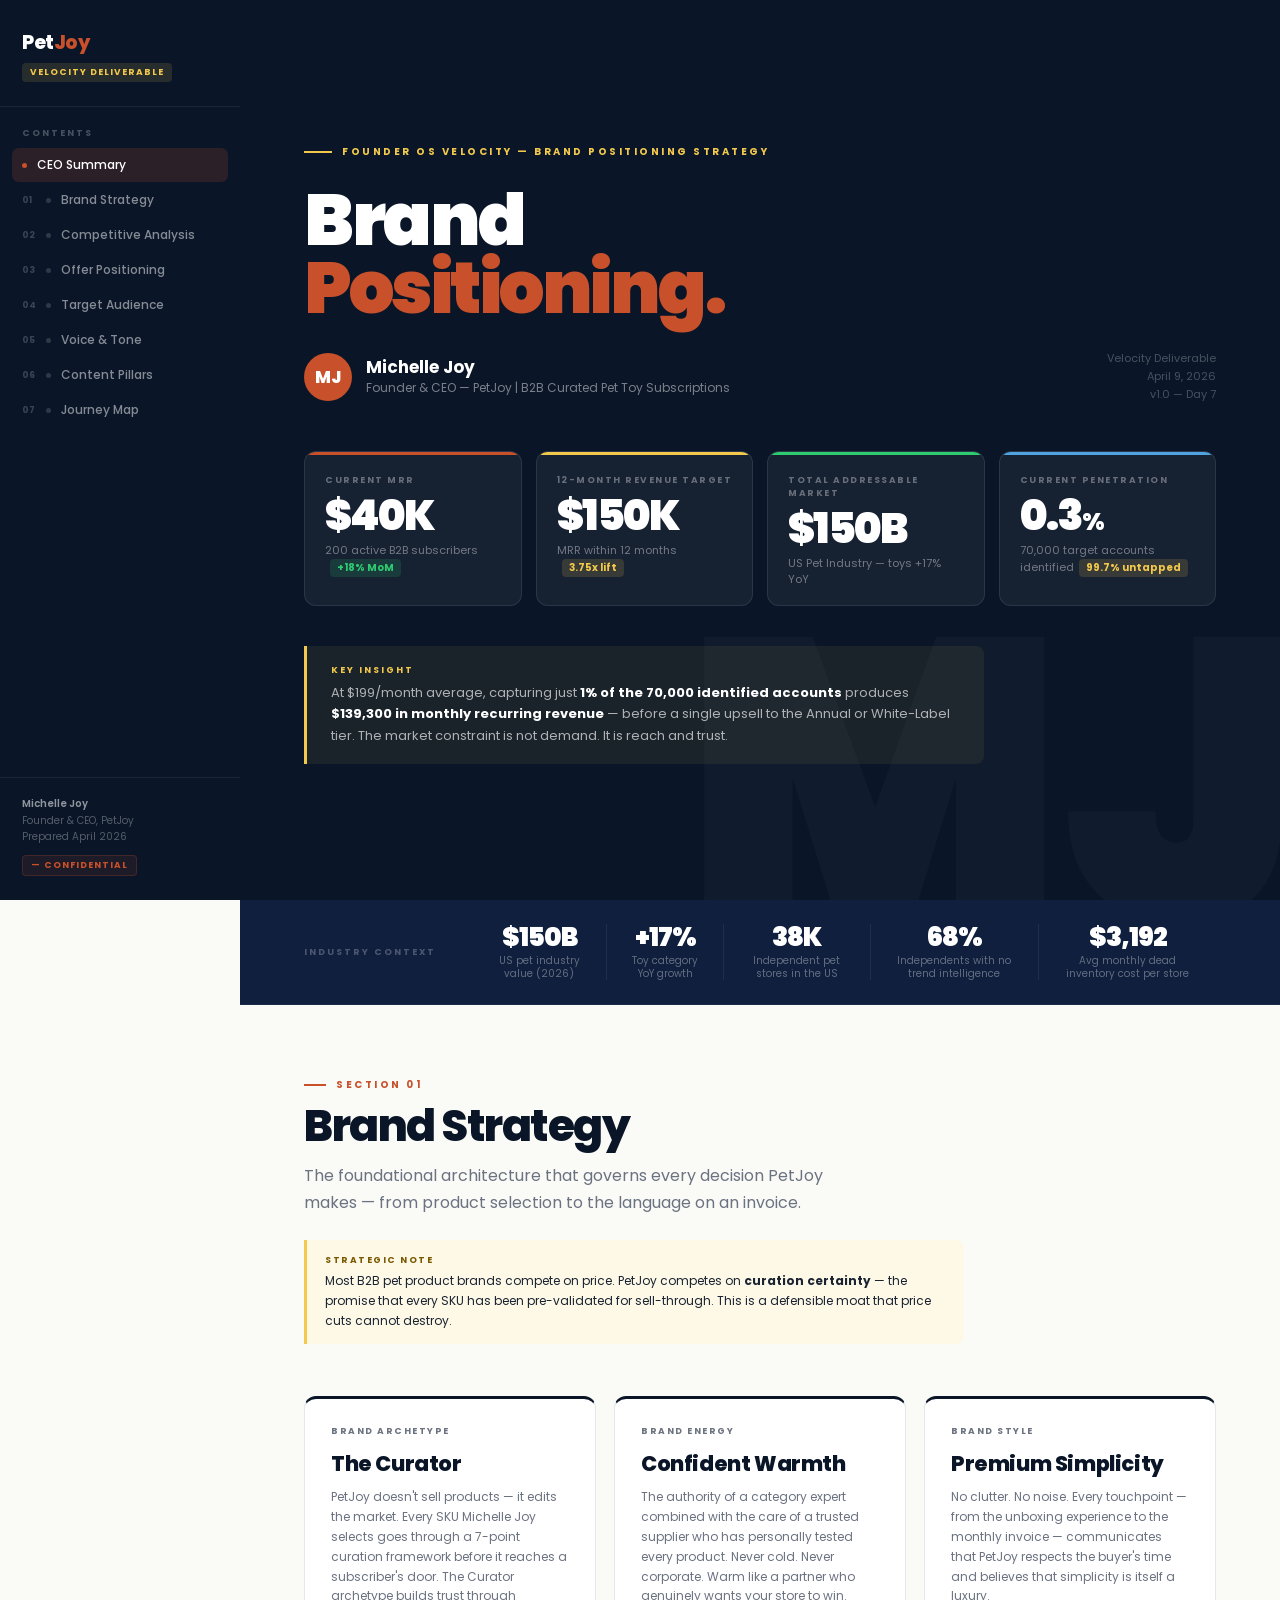
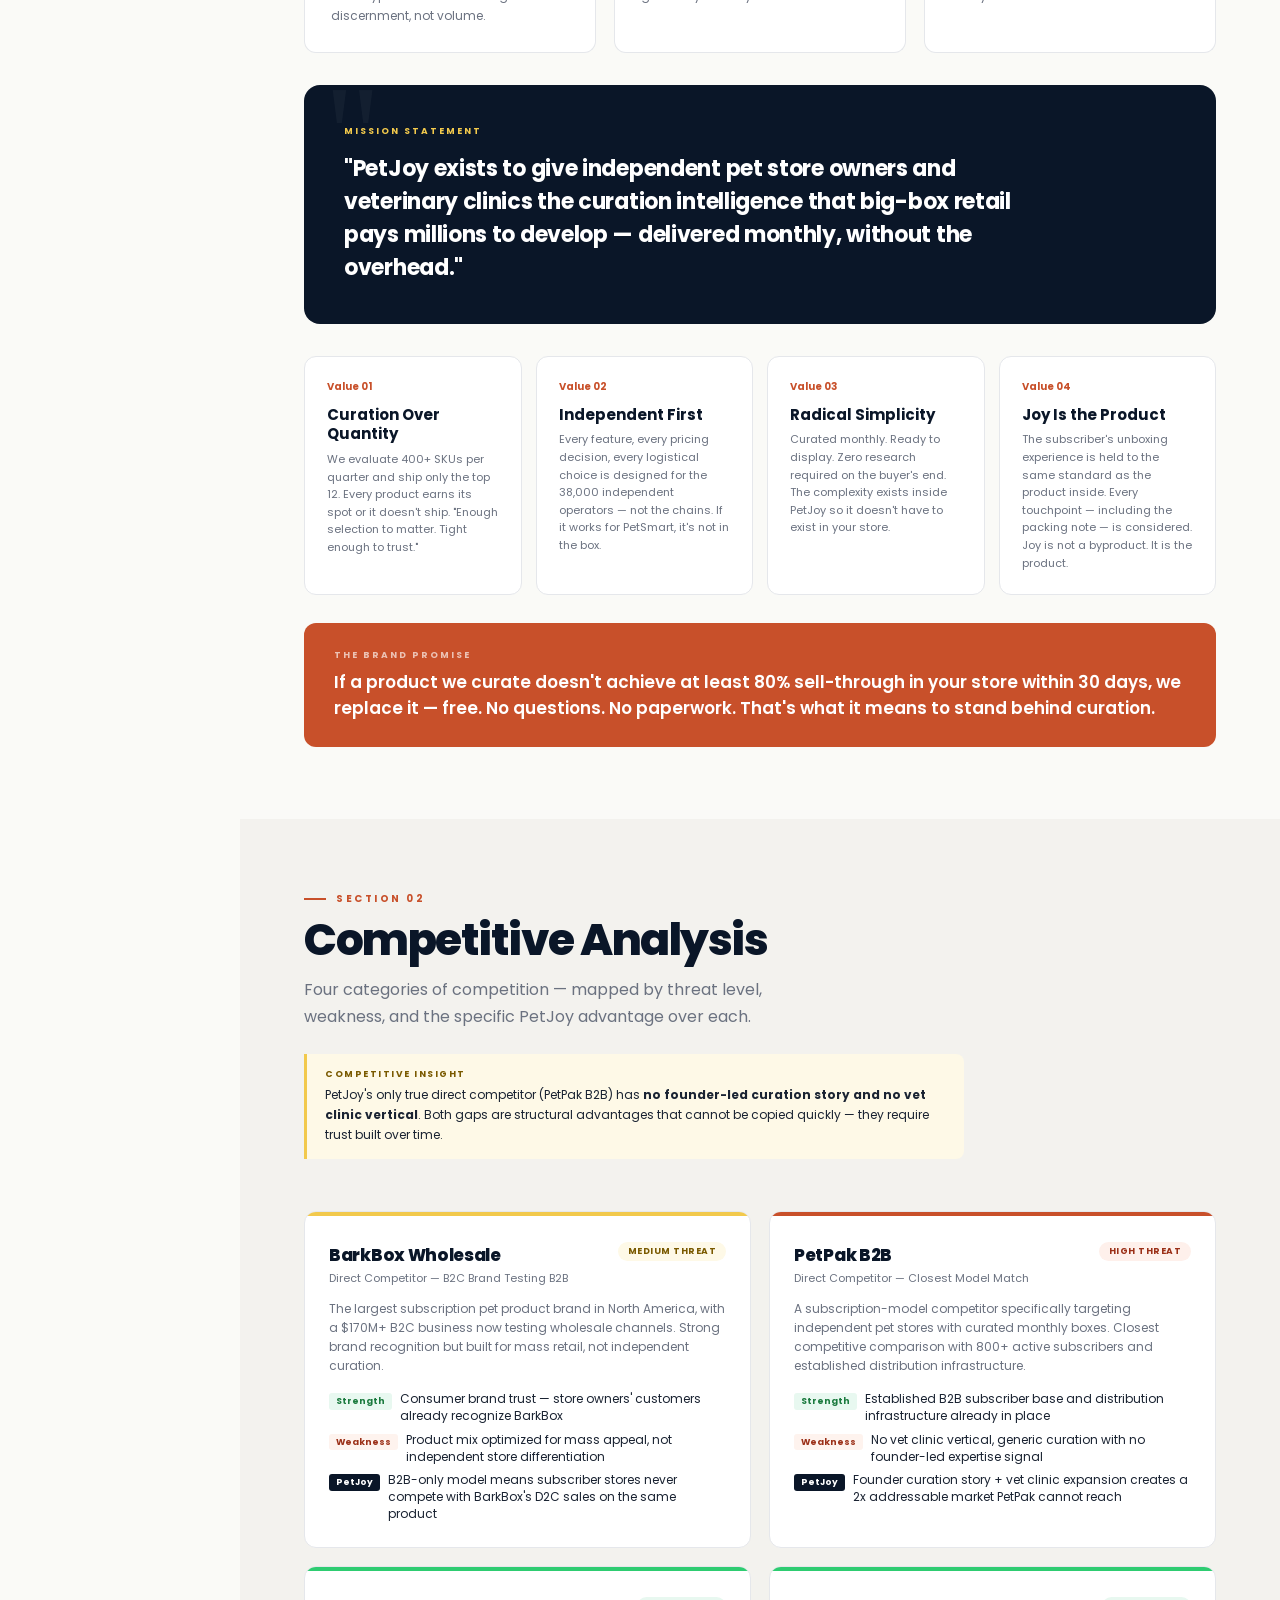
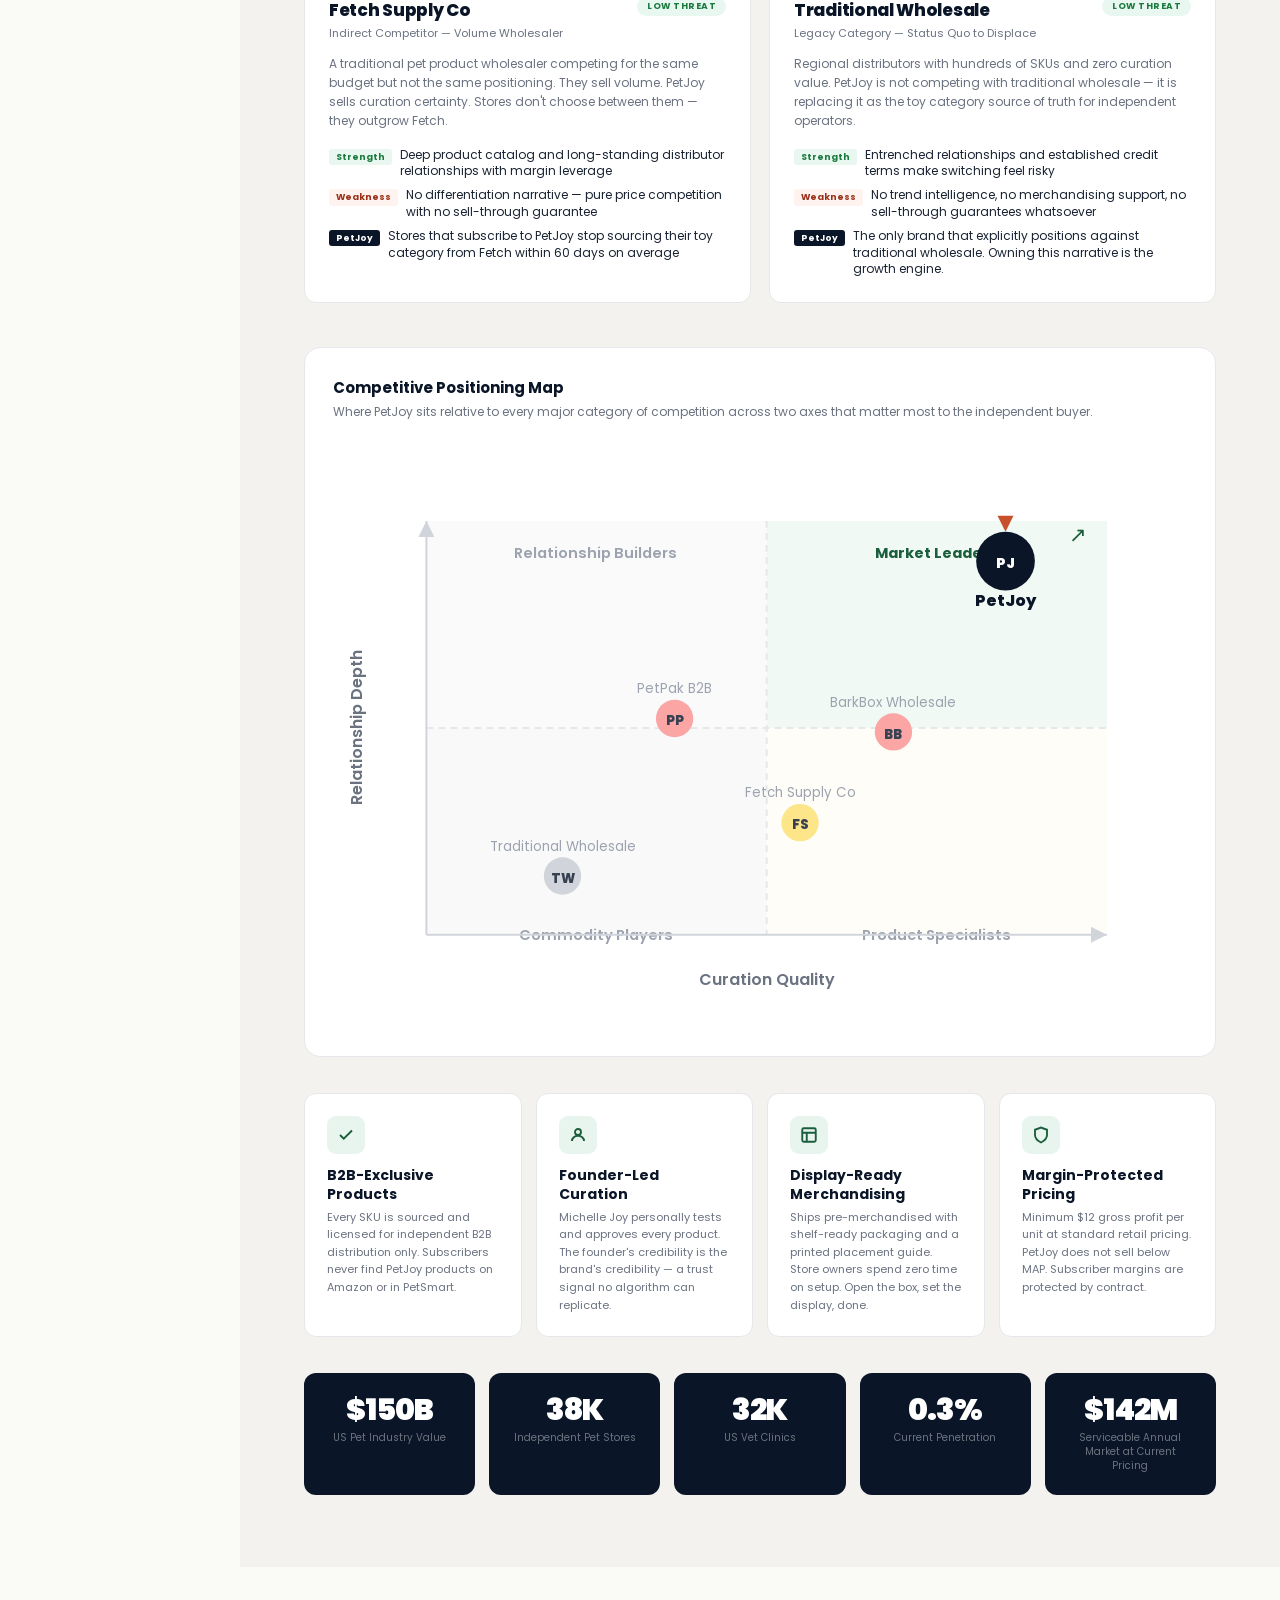
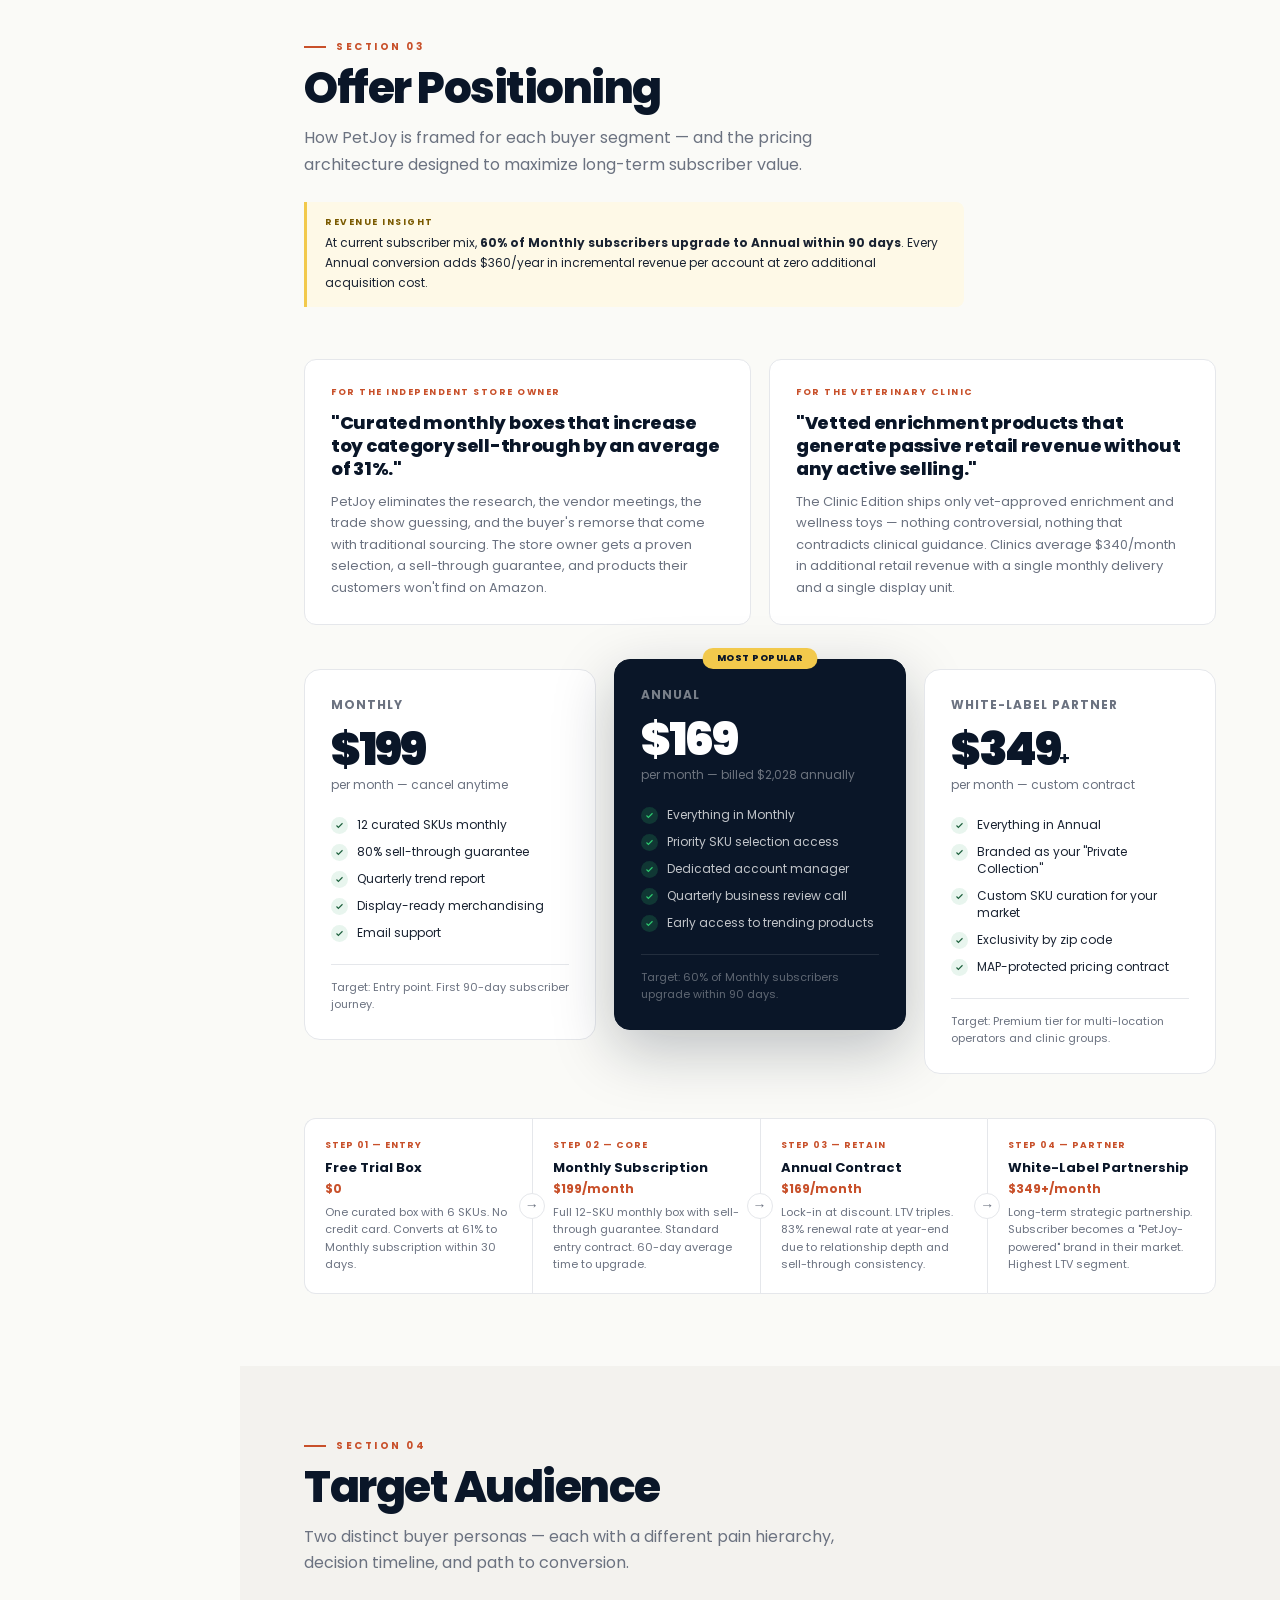
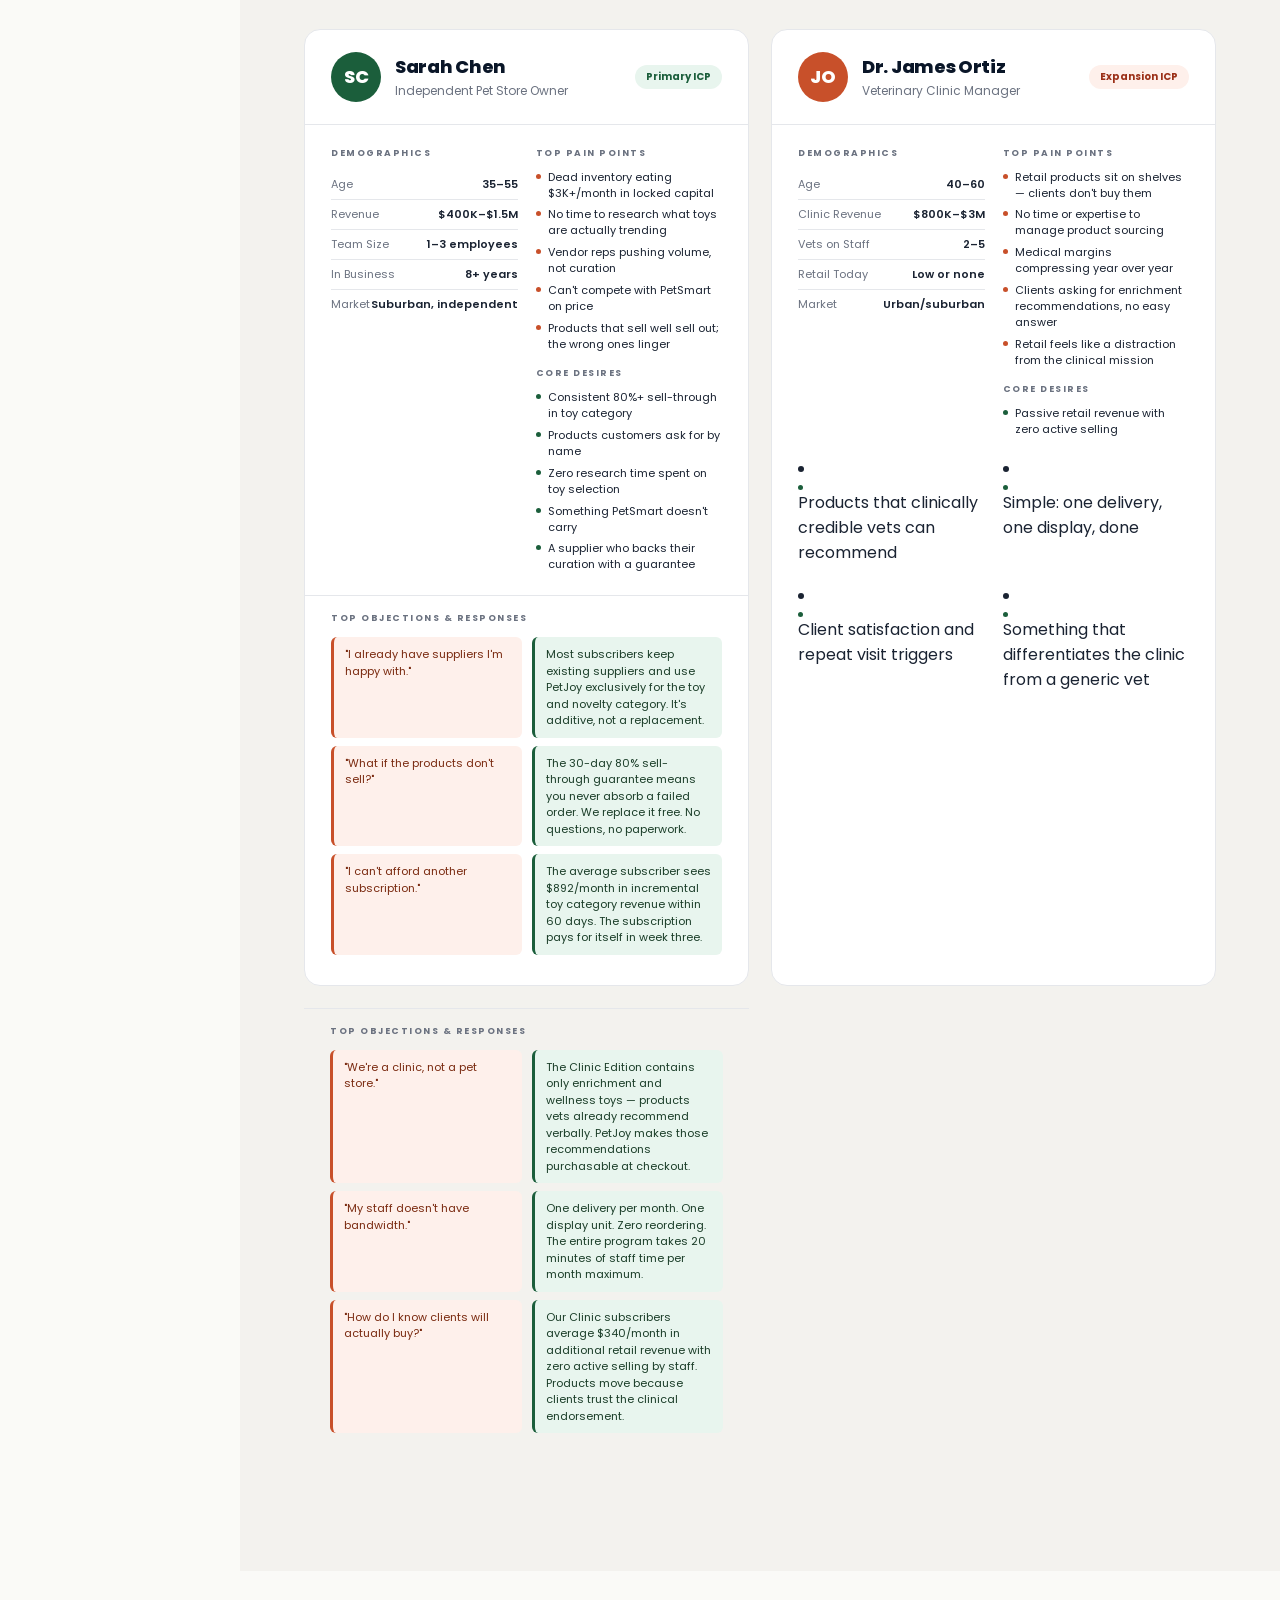
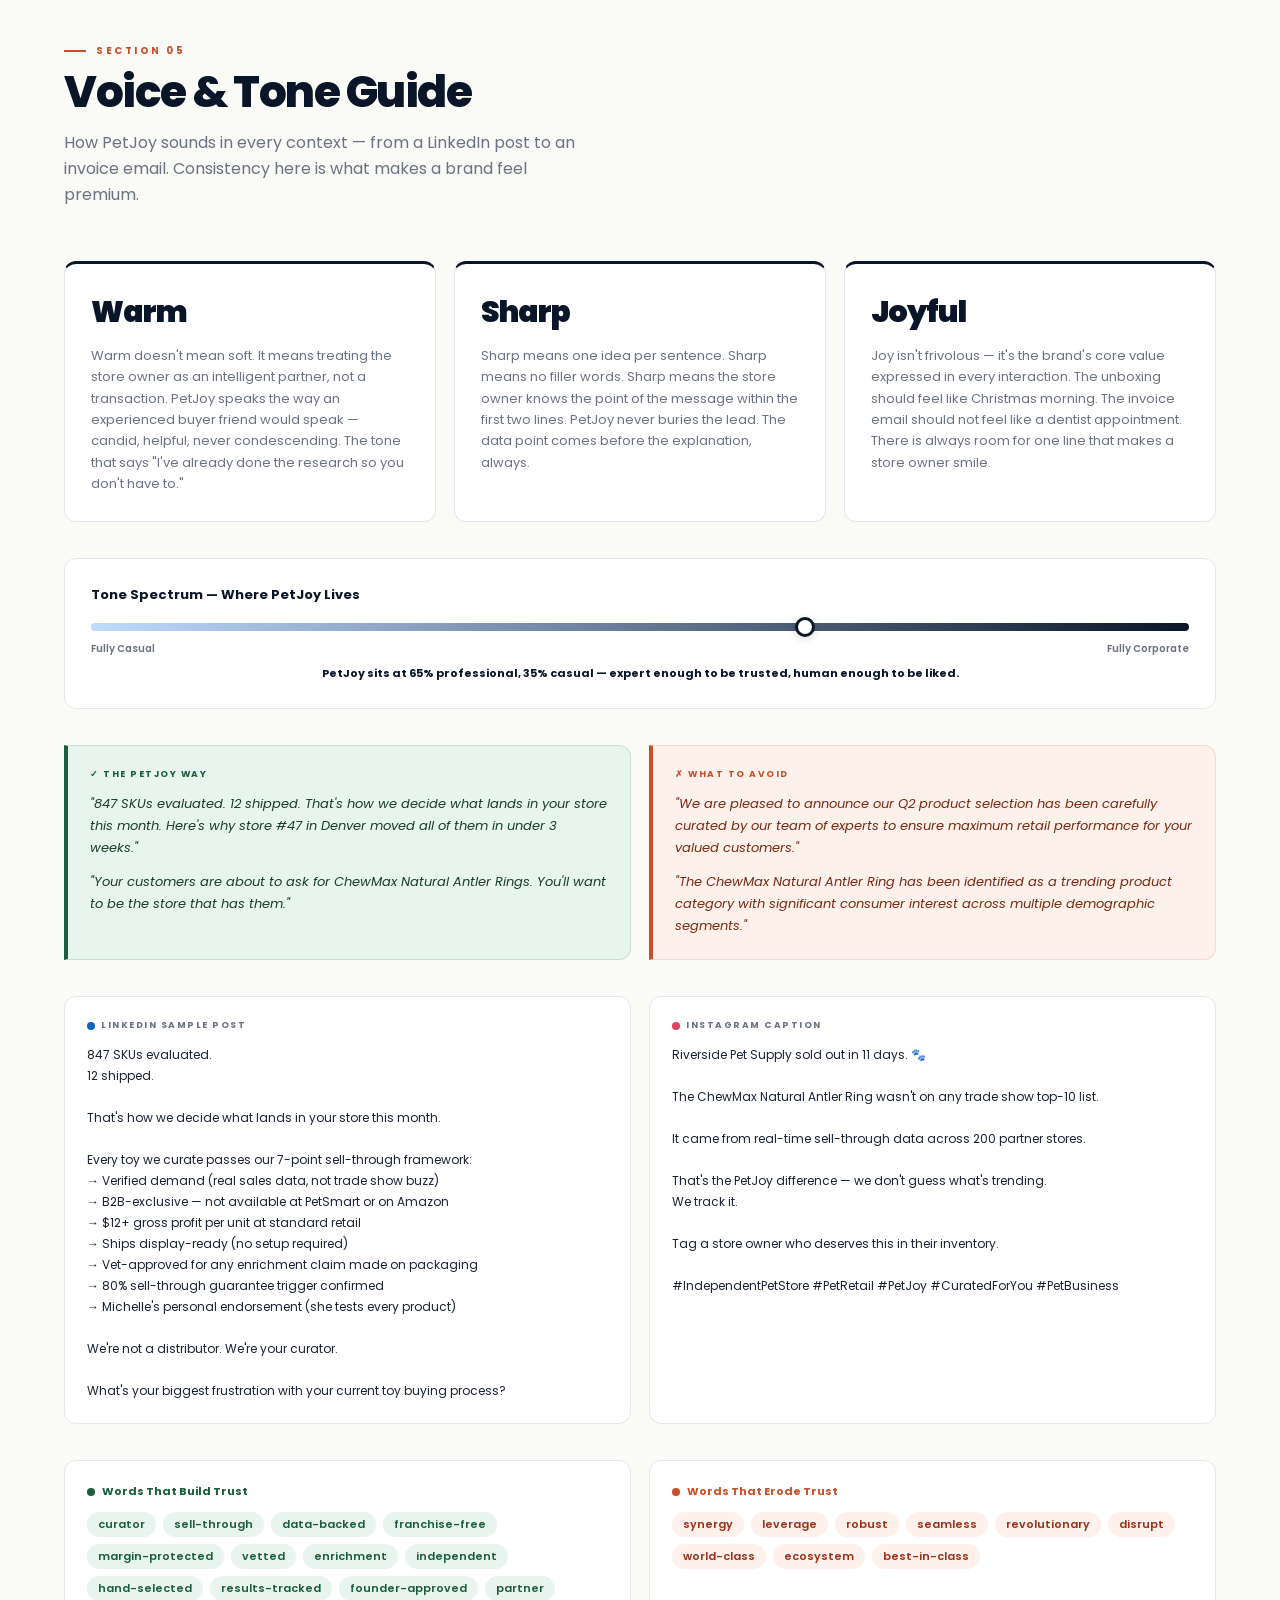
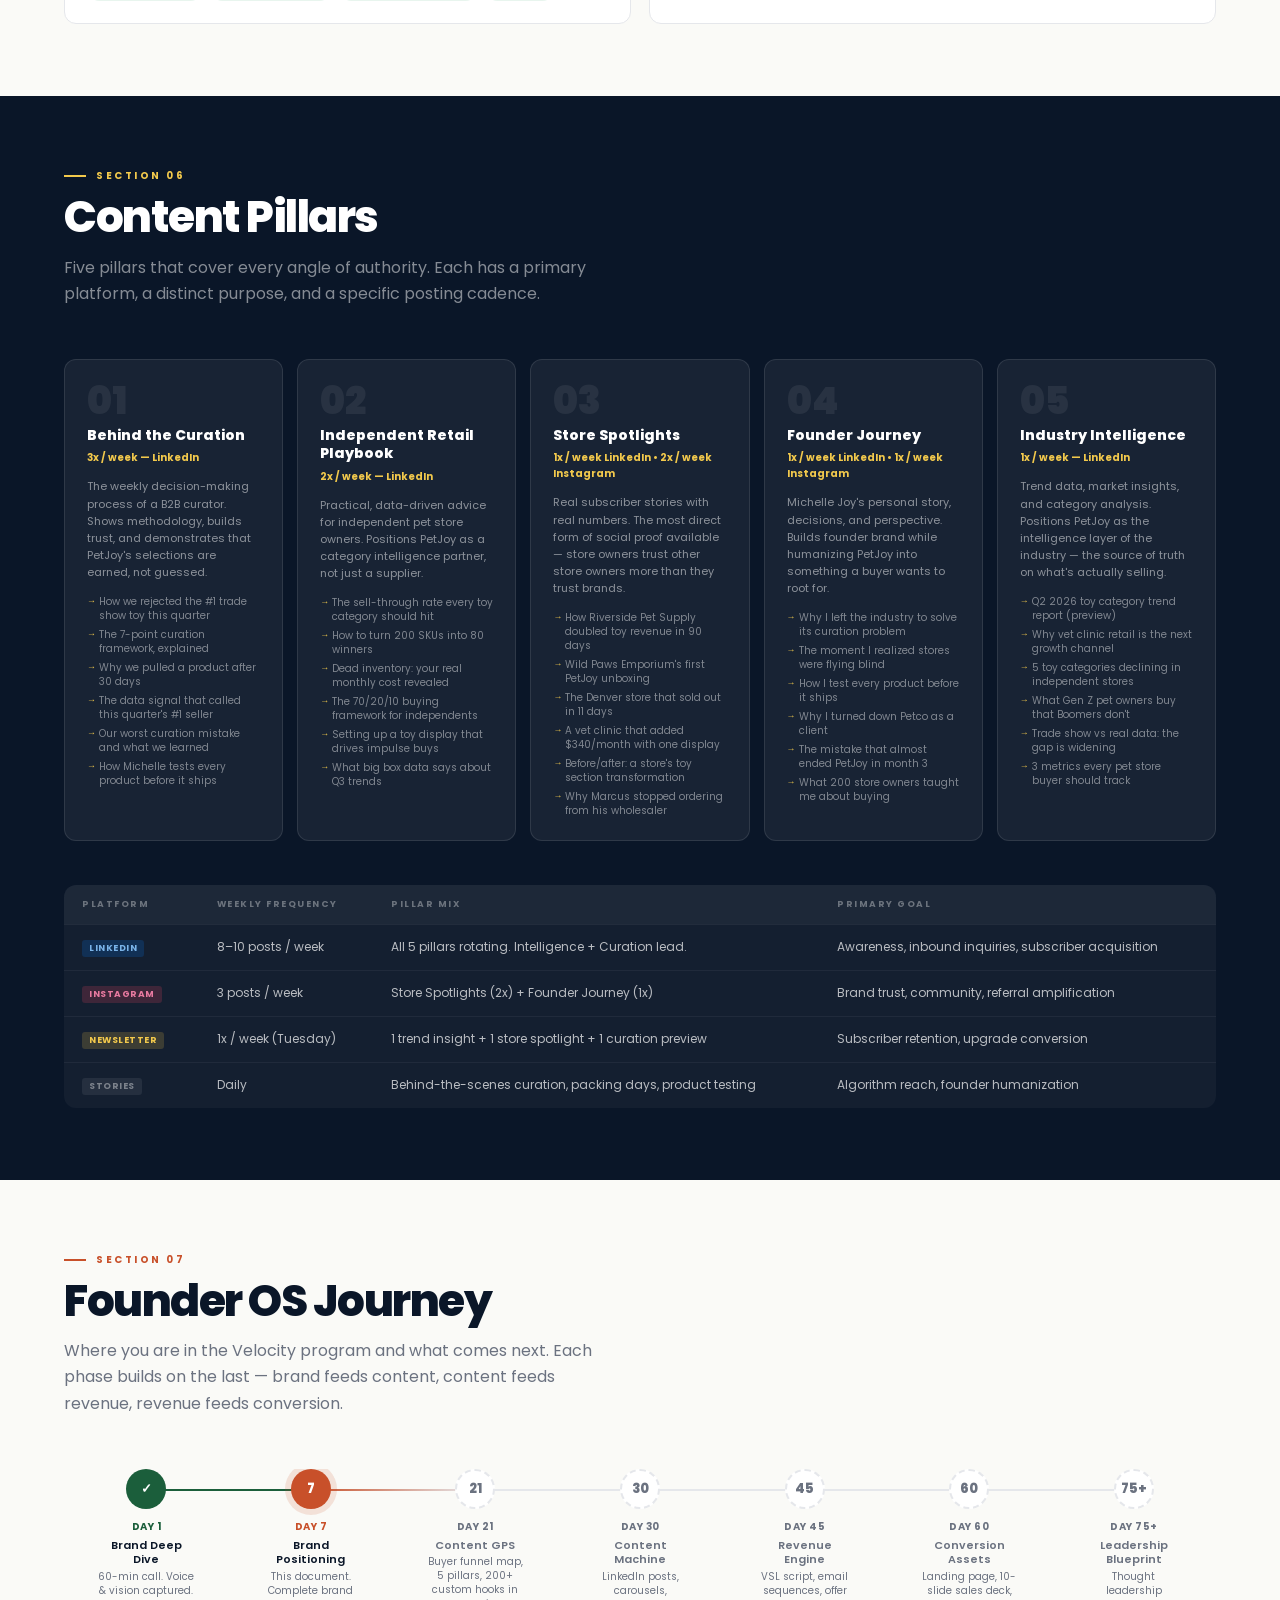
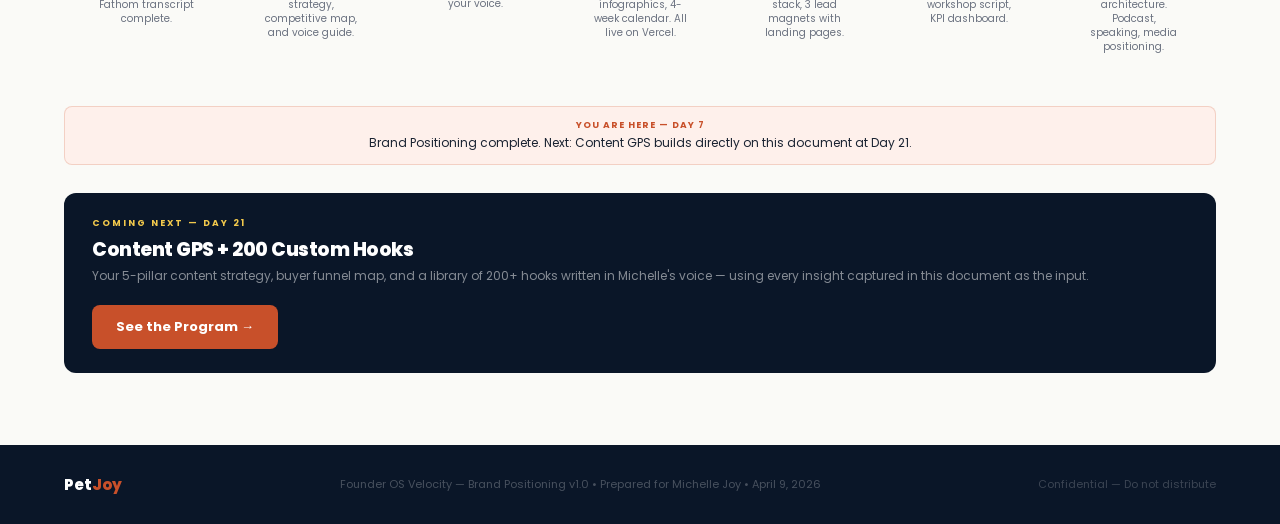
==== brand-strategy/index.html @ dc4abd7c "Add premium brand positioning strategy doc - full redesign" ====
<!DOCTYPE html>
<html lang="en">
<head>
<meta charset="UTF-8">
<meta name="viewport" content="width=device-width, initial-scale=1.0">
<title>Brand Positioning | PetJoy | Founder OS Velocity</title>
<link href="https://fonts.googleapis.com/css2?family=Poppins:ital,wght@0,300;0,400;0,500;0,600;0,700;0,800;0,900;1,400&display=swap" rel="stylesheet">
<style>
:root {
  --navy: #0A1628;
  --navy-mid: #0F1F3D;
  --navy-light: #1A2F50;
  --coral: #C8502A;
  --coral-light: #FEF0EB;
  --gold: #F2C94C;
  --gold-light: #FEF9E7;
  --green: #1B5E3B;
  --green-light: #E8F5EE;
  --bg: #FAFAF7;
  --bg-alt: #F3F2EE;
  --text: #1A2332;
  --muted: #6B7280;
  --border: #E5E7EB;
  --white: #FFFFFF;
  --sidebar-w: 240px;
}
*,*::before,*::after{margin:0;padding:0;box-sizing:border-box;}
html{scroll-behavior:smooth;}
body{font-family:'Poppins',sans-serif;color:var(--text);background:var(--bg);-webkit-font-smoothing:antialiased;}

/* LAYOUT */
.layout{display:flex;min-height:100vh;}
.main{margin-left:var(--sidebar-w);flex:1;min-width:0;}

/* SIDEBAR */
.sidebar{width:var(--sidebar-w);background:var(--navy);position:fixed;top:0;left:0;height:100vh;display:flex;flex-direction:column;padding:28px 0 24px;z-index:200;overflow-y:auto;}
.sb-logo{padding:0 22px 24px;border-bottom:1px solid rgba(255,255,255,0.07);margin-bottom:20px;}
.sb-brand{font-size:19px;font-weight:800;color:var(--white);letter-spacing:-0.5px;}
.sb-brand span{color:var(--coral);}
.sb-tag{display:inline-block;background:rgba(242,201,76,0.12);color:var(--gold);font-size:9px;font-weight:700;padding:3px 8px;border-radius:4px;text-transform:uppercase;letter-spacing:1px;margin-top:6px;}
.sb-section-label{font-size:9px;font-weight:700;color:rgba(255,255,255,0.25);text-transform:uppercase;letter-spacing:2px;padding:0 22px 8px;}
.sb-nav{flex:1;padding:0 12px;}
.sb-link{display:flex;align-items:center;gap:10px;padding:8px 10px;border-radius:7px;text-decoration:none;font-size:12px;color:rgba(255,255,255,0.5);font-weight:500;transition:all 0.15s;margin-bottom:1px;cursor:pointer;}
.sb-link:hover{background:rgba(255,255,255,0.06);color:rgba(255,255,255,0.85);}
.sb-link.active{background:rgba(200,80,42,0.18);color:var(--white);}
.sb-link.active .sb-dot{background:var(--coral);}
.sb-dot{width:5px;height:5px;border-radius:50%;background:rgba(255,255,255,0.15);flex-shrink:0;transition:background 0.15s;}
.sb-num{font-size:9px;font-weight:700;color:rgba(255,255,255,0.2);min-width:14px;}
.sb-foot{padding:18px 22px 0;border-top:1px solid rgba(255,255,255,0.07);margin-top:12px;}
.sb-prep{font-size:10px;color:rgba(255,255,255,0.3);line-height:1.6;}
.sb-prep strong{display:block;color:rgba(255,255,255,0.55);font-weight:600;margin-bottom:1px;}
.confid{display:inline-flex;align-items:center;gap:5px;background:rgba(200,80,42,0.1);border:1px solid rgba(200,80,42,0.22);color:var(--coral);font-size:9px;font-weight:700;padding:3px 8px;border-radius:4px;text-transform:uppercase;letter-spacing:1px;margin-top:10px;}

/* HERO */
.hero{background:var(--navy);padding:72px 64px 64px;position:relative;overflow:hidden;min-height:100vh;display:flex;flex-direction:column;justify-content:center;}
.hero::before{content:'MJ';position:absolute;right:-20px;bottom:-80px;font-size:400px;font-weight:900;color:rgba(255,255,255,0.025);line-height:1;pointer-events:none;}
.hero-eyebrow{display:inline-flex;align-items:center;gap:10px;font-size:10px;font-weight:700;color:var(--gold);text-transform:uppercase;letter-spacing:2.5px;margin-bottom:26px;}
.hero-eyebrow::before{content:'';width:28px;height:2px;background:var(--gold);}
.hero-title{font-size:72px;font-weight:900;color:var(--white);line-height:0.95;letter-spacing:-2.5px;margin-bottom:0;}
.hero-title em{font-style:normal;color:var(--coral);display:block;}
.hero-founder{display:flex;align-items:center;gap:14px;margin:28px 0 48px;}
.hero-avatar{width:48px;height:48px;background:var(--coral);border-radius:50%;display:flex;align-items:center;justify-content:center;font-size:17px;font-weight:800;color:var(--white);flex-shrink:0;}
.hero-founder-name{font-size:17px;font-weight:700;color:var(--white);line-height:1.2;}
.hero-founder-role{font-size:12px;color:rgba(255,255,255,0.45);margin-top:2px;}
.hero-date{margin-left:auto;text-align:right;font-size:11px;color:rgba(255,255,255,0.25);line-height:1.6;}
.hero-kpis{display:grid;grid-template-columns:repeat(4,1fr);gap:14px;max-width:920px;margin-bottom:40px;}
.kpi-card{background:rgba(255,255,255,0.05);border:1px solid rgba(255,255,255,0.09);border-radius:12px;padding:22px 20px 18px;position:relative;overflow:hidden;}
.kpi-card::before{content:'';position:absolute;top:0;left:0;right:0;height:3px;}
.kpi-card.c1::before{background:var(--coral);}
.kpi-card.c2::before{background:var(--gold);}
.kpi-card.c3::before{background:#2ECC71;}
.kpi-card.c4::before{background:#4FA3E0;}
.kpi-label{font-size:9px;font-weight:700;color:rgba(255,255,255,0.35);text-transform:uppercase;letter-spacing:1.5px;margin-bottom:8px;}
.kpi-value{font-size:42px;font-weight:900;color:var(--white);letter-spacing:-2px;line-height:1;margin-bottom:6px;}
.kpi-sub{font-size:11px;color:rgba(255,255,255,0.4);line-height:1.4;}
.kpi-tag{display:inline-block;font-size:10px;font-weight:700;padding:2px 7px;border-radius:4px;margin-left:5px;vertical-align:middle;}
.tag-up{background:rgba(46,204,113,0.15);color:#2ECC71;}
.tag-gap{background:rgba(242,201,76,0.15);color:var(--gold);}
.hero-insight{padding:18px 24px;background:rgba(242,201,76,0.07);border-left:3px solid var(--gold);border-radius:0 8px 8px 0;max-width:680px;}
.hero-insight-lbl{font-size:9px;font-weight:700;color:var(--gold);text-transform:uppercase;letter-spacing:2px;margin-bottom:5px;}
.hero-insight p{font-size:13px;color:rgba(255,255,255,0.65);line-height:1.65;}
.hero-insight strong{color:var(--white);}

/* PROOF BAR */
.proof-bar{background:var(--navy-mid);padding:24px 64px;border-bottom:1px solid rgba(255,255,255,0.05);}
.pb-inner{display:flex;align-items:center;gap:0;}
.pb-label{font-size:9px;font-weight:700;color:rgba(255,255,255,0.25);text-transform:uppercase;letter-spacing:2px;white-space:nowrap;margin-right:36px;}
.pb-stats{display:flex;align-items:center;flex:1;justify-content:space-between;}
.pb-stat{text-align:center;padding:0 20px;}
.pb-stat+.pb-stat{border-left:1px solid rgba(255,255,255,0.07);}
.pb-num{font-size:26px;font-weight:900;color:var(--white);letter-spacing:-1px;line-height:1;}
.pb-desc{font-size:10px;color:rgba(255,255,255,0.35);margin-top:4px;line-height:1.3;}

/* SECTIONS */
.sec{padding:72px 64px;}
.sec-alt{background:var(--bg-alt);}
.sec-dark{background:var(--navy);}
.sec-hd{margin-bottom:52px;}
.sec-num{font-size:10px;font-weight:700;color:var(--coral);text-transform:uppercase;letter-spacing:2.5px;margin-bottom:10px;display:flex;align-items:center;gap:10px;}
.sec-num::before{content:'';width:22px;height:2px;background:var(--coral);}
.sec-dark .sec-num{color:var(--gold);}
.sec-dark .sec-num::before{background:var(--gold);}
.sec-title{font-size:44px;font-weight:800;color:var(--navy);line-height:1.05;letter-spacing:-1.5px;margin-bottom:14px;}
.sec-dark .sec-title{color:var(--white);}
.sec-sub{font-size:16px;color:var(--muted);line-height:1.65;max-width:540px;}
.sec-dark .sec-sub{color:rgba(255,255,255,0.5);}
.insight-box{background:var(--gold-light);border-left:3px solid var(--gold);border-radius:0 8px 8px 0;padding:14px 18px;margin-top:24px;max-width:660px;}
.ib-lbl{font-size:9px;font-weight:700;color:#7A5A00;text-transform:uppercase;letter-spacing:1.5px;margin-bottom:4px;}
.insight-box p{font-size:12px;color:var(--text);line-height:1.65;}

/* SECTION 01 - BRAND STRATEGY */
.brand-pillars{display:grid;grid-template-columns:repeat(3,1fr);gap:18px;margin-bottom:32px;}
.bp-card{background:var(--white);border:1px solid var(--border);border-top:3px solid var(--navy);border-radius:12px;padding:26px;transition:transform 0.15s,box-shadow 0.15s;}
.bp-card:hover{transform:translateY(-2px);box-shadow:0 8px 24px rgba(10,22,40,0.08);}
.bp-lbl{font-size:9px;font-weight:700;color:var(--muted);text-transform:uppercase;letter-spacing:1.5px;margin-bottom:10px;}
.bp-val{font-size:21px;font-weight:800;color:var(--navy);letter-spacing:-0.4px;margin-bottom:8px;}
.bp-desc{font-size:12px;color:var(--muted);line-height:1.65;}
.mission-block{background:var(--navy);border-radius:16px;padding:40px;margin-bottom:32px;position:relative;overflow:hidden;}
.mission-block::before{content:'"';position:absolute;left:20px;top:-20px;font-size:140px;color:rgba(255,255,255,0.04);font-family:Georgia,serif;line-height:1;}
.mb-lbl{font-size:9px;font-weight:700;color:var(--gold);text-transform:uppercase;letter-spacing:2px;margin-bottom:14px;}
.mb-text{font-size:22px;font-weight:700;color:var(--white);line-height:1.5;letter-spacing:-0.3px;max-width:680px;}
.values-grid{display:grid;grid-template-columns:repeat(4,1fr);gap:14px;margin-bottom:28px;}
.val-tile{background:var(--white);border:1px solid var(--border);border-radius:12px;padding:22px;}
.val-num{font-size:10px;font-weight:700;color:var(--coral);margin-bottom:10px;display:block;}
.val-title{font-size:15px;font-weight:700;color:var(--navy);line-height:1.3;margin-bottom:7px;}
.val-proof{font-size:11px;color:var(--muted);line-height:1.6;}
.brand-promise{background:var(--coral);border-radius:12px;padding:26px 30px;}
.bp-promise-lbl{font-size:9px;font-weight:700;text-transform:uppercase;letter-spacing:2px;color:rgba(255,255,255,0.65);margin-bottom:8px;}
.bp-promise-text{font-size:17px;font-weight:600;color:var(--white);line-height:1.5;}

/* SECTION 02 - COMPETITIVE */
.comp-grid{display:grid;grid-template-columns:repeat(2,1fr);gap:18px;margin-bottom:44px;}
.comp-card{background:var(--white);border:1px solid var(--border);border-radius:12px;padding:24px;position:relative;overflow:hidden;}
.threat-stripe{position:absolute;top:0;left:0;right:0;height:4px;}
.tl{background:#2ECC71;}.tm{background:var(--gold);}.th{background:var(--coral);}
.comp-hd{display:flex;align-items:flex-start;justify-content:space-between;margin-bottom:12px;margin-top:6px;}
.comp-name{font-size:17px;font-weight:800;color:var(--navy);letter-spacing:-0.3px;}
.comp-type{font-size:11px;color:var(--muted);margin-top:2px;}
.threat-badge{font-size:9px;font-weight:700;padding:3px 10px;border-radius:20px;text-transform:uppercase;letter-spacing:0.5px;white-space:nowrap;}
.tb-l{background:#E8F8F0;color:#1B7A3E;}.tb-m{background:var(--gold-light);color:#7A5A00;}.tb-h{background:var(--coral-light);color:#9B3018;}
.comp-desc{font-size:12px;color:var(--muted);line-height:1.6;margin-bottom:16px;}
.comp-rows{display:flex;flex-direction:column;gap:7px;}
.comp-row{display:flex;gap:8px;font-size:12px;line-height:1.4;align-items:flex-start;}
.row-lbl{font-weight:700;font-size:9px;padding:2px 7px;border-radius:3px;white-space:nowrap;height:fit-content;margin-top:2px;flex-shrink:0;}
.rl-s{background:#E8F8F0;color:#1B7A3E;}.rl-w{background:#FEF3EE;color:#9B3018;}.rl-p{background:var(--navy);color:var(--white);}
.comp-row-txt{color:var(--text);}

/* COMPETITIVE MAP */
.map-wrap{background:var(--white);border:1px solid var(--border);border-radius:16px;padding:28px;margin-bottom:36px;}
.map-title{font-size:15px;font-weight:700;color:var(--navy);margin-bottom:4px;}
.map-sub{font-size:12px;color:var(--muted);margin-bottom:20px;}
.map-svg{width:100%;height:auto;display:block;}

/* DIFFERENTIATORS */
.diff-grid{display:grid;grid-template-columns:repeat(4,1fr);gap:14px;margin-bottom:36px;}
.diff-card{background:var(--white);border:1px solid var(--border);border-radius:12px;padding:22px;}
.diff-ico{width:38px;height:38px;background:var(--green-light);border-radius:9px;display:flex;align-items:center;justify-content:center;margin-bottom:12px;}
.diff-ico svg{color:var(--green);}
.diff-title{font-size:14px;font-weight:700;color:var(--navy);margin-bottom:6px;line-height:1.3;}
.diff-desc{font-size:11px;color:var(--muted);line-height:1.6;}
.mkt-stats{display:grid;grid-template-columns:repeat(5,1fr);gap:14px;}
.mkt-card{background:var(--navy);border-radius:12px;padding:22px;text-align:center;}
.mkt-num{font-size:30px;font-weight:900;color:var(--white);letter-spacing:-1px;line-height:1;margin-bottom:6px;}
.mkt-lbl{font-size:10px;color:rgba(255,255,255,0.4);line-height:1.4;}

/* SECTION 03 - OFFER */
.offer-split{display:grid;grid-template-columns:1fr 1fr;gap:18px;margin-bottom:44px;}
.offer-card{background:var(--white);border:1px solid var(--border);border-radius:12px;padding:26px;}
.offer-for{font-size:9px;font-weight:700;color:var(--coral);text-transform:uppercase;letter-spacing:1.5px;margin-bottom:12px;}
.offer-card h3{font-size:18px;font-weight:800;color:var(--navy);margin-bottom:10px;line-height:1.3;letter-spacing:-0.3px;}
.offer-card p{font-size:13px;color:var(--muted);line-height:1.65;}
.pricing-cards{display:grid;grid-template-columns:repeat(3,1fr);gap:18px;margin-bottom:44px;align-items:start;}
.price-card{background:var(--white);border:1.5px solid var(--border);border-radius:16px;padding:26px;position:relative;}
.price-card.featured{background:var(--navy);border-color:var(--navy);transform:translateY(-10px);box-shadow:0 20px 60px rgba(10,22,40,0.25);}
.price-badge{position:absolute;top:-12px;left:50%;transform:translateX(-50%);background:var(--gold);color:var(--navy);font-size:9px;font-weight:800;padding:4px 14px;border-radius:20px;text-transform:uppercase;letter-spacing:0.5px;white-space:nowrap;}
.price-tier{font-size:12px;font-weight:700;color:var(--muted);text-transform:uppercase;letter-spacing:1px;margin-bottom:12px;}
.price-card.featured .price-tier{color:rgba(255,255,255,0.45);}
.price-amount{font-size:46px;font-weight:900;color:var(--navy);letter-spacing:-2.5px;line-height:1;margin-bottom:4px;}
.price-card.featured .price-amount{color:var(--white);}
.price-period{font-size:12px;color:var(--muted);margin-bottom:22px;}
.price-card.featured .price-period{color:rgba(255,255,255,0.4);}
.price-features{list-style:none;display:flex;flex-direction:column;gap:9px;margin-bottom:22px;}
.price-features li{display:flex;align-items:flex-start;gap:9px;font-size:12px;color:var(--text);line-height:1.45;}
.price-card.featured .price-features li{color:rgba(255,255,255,0.75);}
.pchk{width:17px;height:17px;border-radius:50%;background:var(--green-light);display:flex;align-items:center;justify-content:center;flex-shrink:0;margin-top:1px;}
.price-card.featured .pchk{background:rgba(46,204,113,0.18);}
.pchk svg{width:9px;height:9px;color:var(--green);}
.price-card.featured .pchk svg{color:#2ECC71;}
.price-target{font-size:11px;color:var(--muted);padding-top:14px;border-top:1px solid var(--border);}
.price-card.featured .price-target{color:rgba(255,255,255,0.35);border-color:rgba(255,255,255,0.1);}
.journey-steps{display:flex;align-items:stretch;gap:0;}
.j-step{flex:1;padding:20px;background:var(--white);border:1px solid var(--border);border-right:none;position:relative;}
.j-step:first-child{border-radius:12px 0 0 12px;}
.j-step:last-child{border-radius:0 12px 12px 0;border-right:1px solid var(--border);}
.j-step::after{content:'→';position:absolute;right:-13px;top:50%;transform:translateY(-50%);font-size:14px;color:var(--muted);z-index:1;background:var(--white);width:26px;height:26px;display:flex;align-items:center;justify-content:center;border:1px solid var(--border);border-radius:50%;}
.j-step:last-child::after{display:none;}
.j-num{font-size:9px;font-weight:700;color:var(--coral);text-transform:uppercase;letter-spacing:1px;margin-bottom:8px;}
.j-name{font-size:13px;font-weight:700;color:var(--navy);margin-bottom:4px;line-height:1.3;}
.j-price{font-size:12px;font-weight:700;color:var(--coral);margin-bottom:6px;}
.j-desc{font-size:11px;color:var(--muted);line-height:1.55;}

/* SECTION 04 - PERSONAS */
.persona-wrap{display:grid;grid-template-columns:1fr 1fr;gap:22px;margin-bottom:36px;}
.persona-card{background:var(--white);border:1px solid var(--border);border-radius:16px;overflow:hidden;}
.persona-hd{padding:22px 26px;display:flex;align-items:center;gap:14px;border-bottom:1px solid var(--border);}
.persona-av{width:50px;height:50px;border-radius:50%;display:flex;align-items:center;justify-content:center;font-size:18px;font-weight:800;color:var(--white);flex-shrink:0;}
.av-g{background:var(--green);}.av-c{background:var(--coral);}
.persona-name{font-size:18px;font-weight:800;color:var(--navy);letter-spacing:-0.3px;}
.persona-role{font-size:12px;color:var(--muted);margin-top:2px;}
.persona-badge{margin-left:auto;font-size:10px;font-weight:700;padding:4px 11px;border-radius:20px;white-space:nowrap;}
.pb-primary{background:var(--green-light);color:var(--green);}
.pb-secondary{background:var(--coral-light);color:#9B3018;}
.persona-body{padding:22px 26px;display:grid;grid-template-columns:1fr 1fr;gap:18px;}
.pcol-title{font-size:9px;font-weight:700;color:var(--muted);text-transform:uppercase;letter-spacing:1.5px;margin-bottom:10px;}
.persona-stats{display:flex;flex-direction:column;gap:0;margin-bottom:14px;}
.pstat{display:flex;justify-content:space-between;font-size:11px;padding:6px 0;border-bottom:1px solid var(--border);}
.pstat:last-child{border-bottom:none;}
.pstat-k{color:var(--muted);}
.pstat-v{color:var(--text);font-weight:600;}
.pain-list,.desire-list{list-style:none;display:flex;flex-direction:column;gap:6px;}
.pain-list li,.desire-list li{font-size:11px;color:var(--text);line-height:1.45;display:flex;align-items:flex-start;gap:7px;}
.dot-pain{width:5px;height:5px;border-radius:50%;background:var(--coral);flex-shrink:0;margin-top:4px;}
.dot-desire{width:5px;height:5px;border-radius:50%;background:var(--green);flex-shrink:0;margin-top:4px;}
.persona-obj{padding:0 26px 22px;border-top:1px solid var(--border);}
.pobj-title{font-size:9px;font-weight:700;color:var(--muted);text-transform:uppercase;letter-spacing:1.5px;padding-top:16px;margin-bottom:12px;}
.obj-row{display:grid;grid-template-columns:1fr 1fr;gap:10px;margin-bottom:8px;}
.obj-q,.obj-a{font-size:11px;padding:9px 11px;border-radius:6px;line-height:1.5;}
.obj-q{background:#FEF0EB;color:#7A2A10;border-left:3px solid var(--coral);}
.obj-a{background:var(--green-light);color:#1A3D28;border-left:3px solid var(--green);}

/* SECTION 05 - VOICE */
.voice-words{display:grid;grid-template-columns:repeat(3,1fr);gap:18px;margin-bottom:36px;}
.vw-card{background:var(--white);border:1px solid var(--border);border-top:3px solid var(--navy);border-radius:12px;padding:26px;}
.vw-word{font-size:30px;font-weight:900;color:var(--navy);letter-spacing:-1px;margin-bottom:10px;}
.vw-desc{font-size:13px;color:var(--muted);line-height:1.65;}
.tone-bar-wrap{background:var(--white);border:1px solid var(--border);border-radius:12px;padding:26px;margin-bottom:36px;}
.tb-title{font-size:13px;font-weight:700;color:var(--navy);margin-bottom:18px;}
.tone-track{position:relative;height:8px;background:linear-gradient(to right,#BFDBFE,var(--navy));border-radius:4px;margin-bottom:10px;}
.tone-knob{position:absolute;width:20px;height:20px;background:var(--white);border:3px solid var(--navy);border-radius:50%;top:50%;left:65%;transform:translate(-50%,-50%);box-shadow:0 2px 8px rgba(0,0,0,0.15);}
.tone-lbls{display:flex;justify-content:space-between;font-size:10px;color:var(--muted);font-weight:600;}
.tone-pos{text-align:center;margin-top:8px;font-size:11px;font-weight:700;color:var(--navy);}
.voice-contrast{display:grid;grid-template-columns:1fr 1fr;gap:18px;margin-bottom:36px;}
.vc-this{background:var(--green-light);border:1px solid rgba(27,94,59,0.15);border-left:4px solid var(--green);border-radius:0 12px 12px 0;padding:22px;}
.vc-not{background:var(--coral-light);border:1px solid rgba(200,80,42,0.15);border-left:4px solid var(--coral);border-radius:0 12px 12px 0;padding:22px;}
.vc-lbl{font-size:9px;font-weight:700;text-transform:uppercase;letter-spacing:1.5px;margin-bottom:12px;}
.vc-this .vc-lbl{color:var(--green);}
.vc-not .vc-lbl{color:var(--coral);}
.vc-text{font-size:13px;line-height:1.7;font-style:italic;}
.vc-this .vc-text{color:#1A3D28;}
.vc-not .vc-text{color:#7A2A10;}
.sample-posts{display:grid;grid-template-columns:1fr 1fr;gap:18px;margin-bottom:36px;}
.post-card{background:var(--white);border:1px solid var(--border);border-radius:12px;padding:22px;}
.post-plat{font-size:9px;font-weight:700;text-transform:uppercase;letter-spacing:1.5px;color:var(--muted);margin-bottom:12px;display:flex;align-items:center;gap:6px;}
.plat-dot{width:8px;height:8px;border-radius:50%;}
.li-dot{background:#0A66C2;}.ig-dot{background:#E4405F;}
.post-text{font-size:12px;color:var(--text);line-height:1.75;white-space:pre-line;}
.lang-grid{display:grid;grid-template-columns:1fr 1fr;gap:18px;}
.lang-card{background:var(--white);border:1px solid var(--border);border-radius:12px;padding:22px;}
.lang-title{font-size:11px;font-weight:700;margin-bottom:12px;display:flex;align-items:center;gap:7px;}
.lang-use .lang-title{color:var(--green);}
.lang-avoid .lang-title{color:var(--coral);}
.ldot{width:8px;height:8px;border-radius:50%;}
.lang-use .ldot{background:var(--green);}
.lang-avoid .ldot{background:var(--coral);}
.chips{display:flex;flex-wrap:wrap;gap:7px;}
.chip{font-size:11px;font-weight:600;padding:4px 11px;border-radius:20px;}
.lang-use .chip{background:var(--green-light);color:var(--green);}
.lang-avoid .chip{background:var(--coral-light);color:#9B3018;}

/* SECTION 06 - PILLARS */
.pillars-grid{display:grid;grid-template-columns:repeat(5,1fr);gap:14px;margin-bottom:44px;}
.pillar-card{background:rgba(255,255,255,0.06);border:1px solid rgba(255,255,255,0.1);border-radius:12px;padding:22px;transition:background 0.15s;}
.pillar-card:hover{background:rgba(255,255,255,0.09);}
.pl-num{font-size:38px;font-weight:900;color:rgba(255,255,255,0.07);line-height:1;margin-bottom:6px;}
.pl-name{font-size:14px;font-weight:800;color:var(--white);line-height:1.3;margin-bottom:6px;}
.pl-freq{font-size:10px;font-weight:700;color:var(--gold);margin-bottom:12px;}
.pl-desc{font-size:11px;color:rgba(255,255,255,0.5);line-height:1.55;margin-bottom:14px;}
.pl-topics{list-style:none;display:flex;flex-direction:column;gap:5px;}
.pl-topics li{font-size:10px;color:rgba(255,255,255,0.45);line-height:1.4;padding-left:12px;position:relative;}
.pl-topics li::before{content:'→';position:absolute;left:0;color:var(--gold);font-size:9px;}
.cal-table{width:100%;border-collapse:collapse;background:rgba(255,255,255,0.04);border-radius:12px;overflow:hidden;}
.cal-table th{text-align:left;padding:13px 18px;font-size:9px;font-weight:700;color:rgba(255,255,255,0.35);text-transform:uppercase;letter-spacing:1.5px;background:rgba(255,255,255,0.04);border-bottom:1px solid rgba(255,255,255,0.06);}
.cal-table td{padding:13px 18px;font-size:12px;color:rgba(255,255,255,0.7);border-bottom:1px solid rgba(255,255,255,0.05);vertical-align:top;}
.cal-table tr:last-child td{border-bottom:none;}
.plat-tag{display:inline-block;font-size:9px;font-weight:700;padding:2px 7px;border-radius:3px;text-transform:uppercase;letter-spacing:0.5px;margin-right:3px;}
.ptag-li{background:rgba(10,102,194,0.25);color:#7AB3E8;}
.ptag-ig{background:rgba(228,64,95,0.2);color:#E87AA0;}
.ptag-em{background:rgba(242,201,76,0.18);color:var(--gold);}
.ptag-st{background:rgba(255,255,255,0.07);color:rgba(255,255,255,0.4);}

/* SECTION 07 - JOURNEY */
.timeline{display:flex;align-items:flex-start;gap:0;position:relative;margin-bottom:44px;overflow-x:auto;padding-bottom:8px;}
.tl-step{flex:1;min-width:100px;display:flex;flex-direction:column;align-items:center;position:relative;}
.tl-step:not(:last-child)::after{content:'';position:absolute;top:20px;left:50%;width:100%;height:2px;z-index:0;}
.tl-step.done:not(:last-child)::after{background:var(--green);}
.tl-step.current:not(:last-child)::after{background:linear-gradient(to right,var(--coral),var(--border));}
.tl-step.future:not(:last-child)::after{background:var(--border);}
.tl-node{width:40px;height:40px;border-radius:50%;display:flex;align-items:center;justify-content:center;font-size:13px;font-weight:800;position:relative;z-index:1;margin-bottom:10px;}
.tl-step.done .tl-node{background:var(--green);color:var(--white);}
.tl-step.current .tl-node{background:var(--coral);color:var(--white);box-shadow:0 0 0 6px rgba(200,80,42,0.15);animation:pulse 2s infinite;}
@keyframes pulse{0%,100%{box-shadow:0 0 0 6px rgba(200,80,42,0.15);}50%{box-shadow:0 0 0 14px rgba(200,80,42,0.04);}}
.tl-step.future .tl-node{background:var(--white);border:2px dashed var(--border);color:var(--muted);}
.tl-day{font-size:10px;font-weight:700;text-transform:uppercase;letter-spacing:0.5px;margin-bottom:3px;text-align:center;}
.tl-step.done .tl-day{color:var(--green);}
.tl-step.current .tl-day{color:var(--coral);}
.tl-step.future .tl-day{color:var(--muted);}
.tl-name{font-size:11px;font-weight:600;color:var(--navy);text-align:center;line-height:1.3;max-width:96px;}
.tl-step.future .tl-name{color:var(--muted);}
.tl-desc{font-size:10px;color:var(--muted);text-align:center;margin-top:3px;line-height:1.4;max-width:96px;}
.yah-box{background:var(--coral-light);border:1px solid rgba(200,80,42,0.2);border-radius:8px;padding:12px 16px;text-align:center;font-size:12px;margin-top:12px;}
.yah-box span{font-size:9px;color:var(--coral);font-weight:700;text-transform:uppercase;letter-spacing:1px;display:block;margin-bottom:2px;}
.next-box{background:var(--navy);border-radius:12px;padding:24px 28px;display:flex;align-items:center;justify-content:space-between;gap:20px;flex-wrap:wrap;}
.next-lbl{font-size:9px;color:var(--gold);font-weight:700;text-transform:uppercase;letter-spacing:2px;margin-bottom:5px;}
.next-title{font-size:19px;font-weight:800;color:var(--white);letter-spacing:-0.5px;}
.next-desc{font-size:12px;color:rgba(255,255,255,0.5);margin-top:3px;}
.next-cta{background:var(--coral);color:var(--white);font-size:13px;font-weight:700;padding:12px 24px;border-radius:8px;text-decoration:none;white-space:nowrap;}

/* FOOTER */
footer{background:var(--navy);padding:28px 64px;display:flex;align-items:center;justify-content:space-between;flex-wrap:wrap;gap:10px;}
.ft-brand{font-size:15px;font-weight:800;color:var(--white);}
.ft-brand span{color:var(--coral);}
.ft-meta{font-size:11px;color:rgba(255,255,255,0.25);text-align:center;}
.ft-ver{font-size:11px;color:rgba(255,255,255,0.2);}

/* UTILS */
.divider{height:1px;background:var(--border);margin:40px 0;}
.sec-dark .divider{background:rgba(255,255,255,0.08);}

/* RESPONSIVE */
@media(max-width:1100px){
  .sidebar{display:none;}
  .main{margin-left:0;}
  .sec,.hero{padding:56px 32px;}
  .proof-bar,footer{padding:20px 32px;}
  .hero-kpis{grid-template-columns:repeat(2,1fr);}
  .hero-title{font-size:48px;}
  .sec-title{font-size:32px;}
  .brand-pillars,.voice-words{grid-template-columns:1fr;}
  .values-grid{grid-template-columns:repeat(2,1fr);}
  .comp-grid,.offer-split,.persona-wrap,.voice-contrast,.sample-posts,.lang-grid{grid-template-columns:1fr;}
  .diff-grid{grid-template-columns:repeat(2,1fr);}
  .mkt-stats{grid-template-columns:repeat(3,1fr);}
  .pricing-cards{grid-template-columns:1fr;}
  .price-card.featured{transform:none;}
  .journey-steps{flex-direction:column;}
  .j-step{border-radius:12px;border:1px solid var(--border);margin-bottom:8px;}
  .j-step::after{display:none;}
  .pillars-grid{grid-template-columns:repeat(2,1fr);}
  .pb-stats{flex-wrap:wrap;gap:0;}
  .pb-stat{padding:8px 12px;}
  .pb-label{display:none;}
}
@media print{.sidebar,.next-cta{display:none;}.main{margin-left:0;}.hero{min-height:auto;}}
</style>
</head>
<body>
<div class="layout">

<!-- SIDEBAR -->
<aside class="sidebar">
  <div class="sb-logo">
    <div class="sb-brand">Pet<span>Joy</span></div>
    <div class="sb-tag">Velocity Deliverable</div>
  </div>
  <div class="sb-section-label">Contents</div>
  <nav class="sb-nav">
    <a class="sb-link active" href="#hero" onclick="setActive(this)"><span class="sb-dot"></span>CEO Summary</a>
    <a class="sb-link" href="#s01" onclick="setActive(this)"><span class="sb-num">01</span><span class="sb-dot"></span>Brand Strategy</a>
    <a class="sb-link" href="#s02" onclick="setActive(this)"><span class="sb-num">02</span><span class="sb-dot"></span>Competitive Analysis</a>
    <a class="sb-link" href="#s03" onclick="setActive(this)"><span class="sb-num">03</span><span class="sb-dot"></span>Offer Positioning</a>
    <a class="sb-link" href="#s04" onclick="setActive(this)"><span class="sb-num">04</span><span class="sb-dot"></span>Target Audience</a>
    <a class="sb-link" href="#s05" onclick="setActive(this)"><span class="sb-num">05</span><span class="sb-dot"></span>Voice &amp; Tone</a>
    <a class="sb-link" href="#s06" onclick="setActive(this)"><span class="sb-num">06</span><span class="sb-dot"></span>Content Pillars</a>
    <a class="sb-link" href="#s07" onclick="setActive(this)"><span class="sb-num">07</span><span class="sb-dot"></span>Journey Map</a>
  </nav>
  <div class="sb-foot">
    <div class="sb-prep"><strong>Michelle Joy</strong>Founder &amp; CEO, PetJoy<br>Prepared April 2026</div>
    <div class="confid">&#8212; Confidential</div>
  </div>
</aside>

<!-- MAIN -->
<main class="main">

<!-- HERO -->
<section class="hero" id="hero">
  <div class="hero-eyebrow">Founder OS Velocity &mdash; Brand Positioning Strategy</div>
  <h1 class="hero-title">Brand<em>Positioning.</em></h1>
  <div class="hero-founder">
    <div class="hero-avatar">MJ</div>
    <div>
      <div class="hero-founder-name">Michelle Joy</div>
      <div class="hero-founder-role">Founder &amp; CEO &mdash; PetJoy | B2B Curated Pet Toy Subscriptions</div>
    </div>
    <div class="hero-date">Velocity Deliverable<br>April 9, 2026<br>v1.0 &mdash; Day 7</div>
  </div>
  <div class="hero-kpis">
    <div class="kpi-card c1">
      <div class="kpi-label">Current MRR</div>
      <div class="kpi-value" data-count="40" data-prefix="$" data-suffix="K">$40K</div>
      <div class="kpi-sub">200 active B2B subscribers<span class="kpi-tag tag-up">+18% MoM</span></div>
    </div>
    <div class="kpi-card c2">
      <div class="kpi-label">12-Month Revenue Target</div>
      <div class="kpi-value" data-count="150" data-prefix="$" data-suffix="K">$150K</div>
      <div class="kpi-sub">MRR within 12 months<span class="kpi-tag tag-gap">3.75x lift</span></div>
    </div>
    <div class="kpi-card c3">
      <div class="kpi-label">Total Addressable Market</div>
      <div class="kpi-value" data-count="150" data-prefix="$" data-suffix="B">$150B</div>
      <div class="kpi-sub">US Pet Industry &mdash; toys +17% YoY</div>
    </div>
    <div class="kpi-card c4">
      <div class="kpi-label">Current Penetration</div>
      <div class="kpi-value">0.3<span style="font-size:24px;letter-spacing:0">%</span></div>
      <div class="kpi-sub">70,000 target accounts identified<span class="kpi-tag tag-gap">99.7% untapped</span></div>
    </div>
  </div>
  <div class="hero-insight">
    <div class="hero-insight-lbl">Key Insight</div>
    <p>At $199/month average, capturing just <strong>1% of the 70,000 identified accounts</strong> produces <strong>$139,300 in monthly recurring revenue</strong> &mdash; before a single upsell to the Annual or White-Label tier. The market constraint is not demand. It is reach and trust.</p>
  </div>
</section>

<!-- PROOF BAR -->
<div class="proof-bar">
  <div class="pb-inner">
    <div class="pb-label">Industry Context</div>
    <div class="pb-stats">
      <div class="pb-stat"><div class="pb-num">$150B</div><div class="pb-desc">US pet industry value (2026)</div></div>
      <div class="pb-stat"><div class="pb-num">+17%</div><div class="pb-desc">Toy category YoY growth</div></div>
      <div class="pb-stat"><div class="pb-num">38K</div><div class="pb-desc">Independent pet stores in the US</div></div>
      <div class="pb-stat"><div class="pb-num">68%</div><div class="pb-desc">Independents with no trend intelligence</div></div>
      <div class="pb-stat"><div class="pb-num">$3,192</div><div class="pb-desc">Avg monthly dead inventory cost per store</div></div>
    </div>
  </div>
</div>

<!-- SECTION 01: BRAND STRATEGY -->
<section class="sec" id="s01">
  <div class="sec-hd">
    <div class="sec-num">Section 01</div>
    <h2 class="sec-title">Brand Strategy</h2>
    <p class="sec-sub">The foundational architecture that governs every decision PetJoy makes &mdash; from product selection to the language on an invoice.</p>
    <div class="insight-box">
      <div class="ib-lbl">Strategic Note</div>
      <p>Most B2B pet product brands compete on price. PetJoy competes on <strong>curation certainty</strong> &mdash; the promise that every SKU has been pre-validated for sell-through. This is a defensible moat that price cuts cannot destroy.</p>
    </div>
  </div>

  <div class="brand-pillars">
    <div class="bp-card">
      <div class="bp-lbl">Brand Archetype</div>
      <div class="bp-val">The Curator</div>
      <div class="bp-desc">PetJoy doesn't sell products &mdash; it edits the market. Every SKU Michelle Joy selects goes through a 7-point curation framework before it reaches a subscriber's door. The Curator archetype builds trust through discernment, not volume.</div>
    </div>
    <div class="bp-card">
      <div class="bp-lbl">Brand Energy</div>
      <div class="bp-val">Confident Warmth</div>
      <div class="bp-desc">The authority of a category expert combined with the care of a trusted supplier who has personally tested every product. Never cold. Never corporate. Warm like a partner who genuinely wants your store to win.</div>
    </div>
    <div class="bp-card">
      <div class="bp-lbl">Brand Style</div>
      <div class="bp-val">Premium Simplicity</div>
      <div class="bp-desc">No clutter. No noise. Every touchpoint &mdash; from the unboxing experience to the monthly invoice &mdash; communicates that PetJoy respects the buyer's time and believes that simplicity is itself a luxury.</div>
    </div>
  </div>

  <div class="mission-block">
    <div class="mb-lbl">Mission Statement</div>
    <div class="mb-text">"PetJoy exists to give independent pet store owners and veterinary clinics the curation intelligence that big-box retail pays millions to develop &mdash; delivered monthly, without the overhead."</div>
  </div>

  <div class="values-grid">
    <div class="val-tile">
      <span class="val-num">Value 01</span>
      <div class="val-title">Curation Over Quantity</div>
      <div class="val-proof">We evaluate 400+ SKUs per quarter and ship only the top 12. Every product earns its spot or it doesn't ship. "Enough selection to matter. Tight enough to trust."</div>
    </div>
    <div class="val-tile">
      <span class="val-num">Value 02</span>
      <div class="val-title">Independent First</div>
      <div class="val-proof">Every feature, every pricing decision, every logistical choice is designed for the 38,000 independent operators &mdash; not the chains. If it works for PetSmart, it's not in the box.</div>
    </div>
    <div class="val-tile">
      <span class="val-num">Value 03</span>
      <div class="val-title">Radical Simplicity</div>
      <div class="val-proof">Curated monthly. Ready to display. Zero research required on the buyer's end. The complexity exists inside PetJoy so it doesn't have to exist in your store.</div>
    </div>
    <div class="val-tile">
      <span class="val-num">Value 04</span>
      <div class="val-title">Joy Is the Product</div>
      <div class="val-proof">The subscriber's unboxing experience is held to the same standard as the product inside. Every touchpoint &mdash; including the packing note &mdash; is considered. Joy is not a byproduct. It is the product.</div>
    </div>
  </div>

  <div class="brand-promise">
    <div class="bp-promise-lbl">The Brand Promise</div>
    <div class="bp-promise-text">If a product we curate doesn't achieve at least 80% sell-through in your store within 30 days, we replace it &mdash; free. No questions. No paperwork. That's what it means to stand behind curation.</div>
  </div>
</section>

<!-- SECTION 02: COMPETITIVE ANALYSIS -->
<section class="sec sec-alt" id="s02">
  <div class="sec-hd">
    <div class="sec-num">Section 02</div>
    <h2 class="sec-title">Competitive Analysis</h2>
    <p class="sec-sub">Four categories of competition &mdash; mapped by threat level, weakness, and the specific PetJoy advantage over each.</p>
    <div class="insight-box">
      <div class="ib-lbl">Competitive Insight</div>
      <p>PetJoy's only true direct competitor (PetPak B2B) has <strong>no founder-led curation story and no vet clinic vertical</strong>. Both gaps are structural advantages that cannot be copied quickly &mdash; they require trust built over time.</p>
    </div>
  </div>

  <div class="comp-grid">
    <div class="comp-card">
      <div class="threat-stripe tm"></div>
      <div class="comp-hd">
        <div><div class="comp-name">BarkBox Wholesale</div><div class="comp-type">Direct Competitor &mdash; B2C Brand Testing B2B</div></div>
        <div class="threat-badge tb-m">Medium Threat</div>
      </div>
      <div class="comp-desc">The largest subscription pet product brand in North America, with a $170M+ B2C business now testing wholesale channels. Strong brand recognition but built for mass retail, not independent curation.</div>
      <div class="comp-rows">
        <div class="comp-row"><span class="row-lbl rl-s">Strength</span><span class="comp-row-txt">Consumer brand trust &mdash; store owners' customers already recognize BarkBox</span></div>
        <div class="comp-row"><span class="row-lbl rl-w">Weakness</span><span class="comp-row-txt">Product mix optimized for mass appeal, not independent store differentiation</span></div>
        <div class="comp-row"><span class="row-lbl rl-p">PetJoy</span><span class="comp-row-txt">B2B-only model means subscriber stores never compete with BarkBox's D2C sales on the same product</span></div>
      </div>
    </div>
    <div class="comp-card">
      <div class="threat-stripe th"></div>
      <div class="comp-hd">
        <div><div class="comp-name">PetPak B2B</div><div class="comp-type">Direct Competitor &mdash; Closest Model Match</div></div>
        <div class="threat-badge tb-h">High Threat</div>
      </div>
      <div class="comp-desc">A subscription-model competitor specifically targeting independent pet stores with curated monthly boxes. Closest competitive comparison with 800+ active subscribers and established distribution infrastructure.</div>
      <div class="comp-rows">
        <div class="comp-row"><span class="row-lbl rl-s">Strength</span><span class="comp-row-txt">Established B2B subscriber base and distribution infrastructure already in place</span></div>
        <div class="comp-row"><span class="row-lbl rl-w">Weakness</span><span class="comp-row-txt">No vet clinic vertical, generic curation with no founder-led expertise signal</span></div>
        <div class="comp-row"><span class="row-lbl rl-p">PetJoy</span><span class="comp-row-txt">Founder curation story + vet clinic expansion creates a 2x addressable market PetPak cannot reach</span></div>
      </div>
    </div>
    <div class="comp-card">
      <div class="threat-stripe tl"></div>
      <div class="comp-hd">
        <div><div class="comp-name">Fetch Supply Co</div><div class="comp-type">Indirect Competitor &mdash; Volume Wholesaler</div></div>
        <div class="threat-badge tb-l">Low Threat</div>
      </div>
      <div class="comp-desc">A traditional pet product wholesaler competing for the same budget but not the same positioning. They sell volume. PetJoy sells curation certainty. Stores don't choose between them &mdash; they outgrow Fetch.</div>
      <div class="comp-rows">
        <div class="comp-row"><span class="row-lbl rl-s">Strength</span><span class="comp-row-txt">Deep product catalog and long-standing distributor relationships with margin leverage</span></div>
        <div class="comp-row"><span class="row-lbl rl-w">Weakness</span><span class="comp-row-txt">No differentiation narrative &mdash; pure price competition with no sell-through guarantee</span></div>
        <div class="comp-row"><span class="row-lbl rl-p">PetJoy</span><span class="comp-row-txt">Stores that subscribe to PetJoy stop sourcing their toy category from Fetch within 60 days on average</span></div>
      </div>
    </div>
    <div class="comp-card">
      <div class="threat-stripe tl"></div>
      <div class="comp-hd">
        <div><div class="comp-name">Traditional Wholesale</div><div class="comp-type">Legacy Category &mdash; Status Quo to Displace</div></div>
        <div class="threat-badge tb-l">Low Threat</div>
      </div>
      <div class="comp-desc">Regional distributors with hundreds of SKUs and zero curation value. PetJoy is not competing with traditional wholesale &mdash; it is replacing it as the toy category source of truth for independent operators.</div>
      <div class="comp-rows">
        <div class="comp-row"><span class="row-lbl rl-s">Strength</span><span class="comp-row-txt">Entrenched relationships and established credit terms make switching feel risky</span></div>
        <div class="comp-row"><span class="row-lbl rl-w">Weakness</span><span class="comp-row-txt">No trend intelligence, no merchandising support, no sell-through guarantees whatsoever</span></div>
        <div class="comp-row"><span class="row-lbl rl-p">PetJoy</span><span class="comp-row-txt">The only brand that explicitly positions against traditional wholesale. Owning this narrative is the growth engine.</span></div>
      </div>
    </div>
  </div>

  <!-- COMPETITIVE MAP SVG -->
  <div class="map-wrap">
    <div class="map-title">Competitive Positioning Map</div>
    <div class="map-sub">Where PetJoy sits relative to every major category of competition across two axes that matter most to the independent buyer.</div>
    <svg viewBox="0 0 640 440" class="map-svg" xmlns="http://www.w3.org/2000/svg">
      <!-- Quadrant fills -->
      <rect x="70" y="60" width="255" height="310" fill="#F9F9F9" opacity="0.8"/>
      <rect x="325" y="60" width="255" height="155" fill="#E8F5EE" opacity="0.6"/>
      <rect x="325" y="215" width="255" height="155" fill="#FFFBF0" opacity="0.5"/>
      <rect x="70" y="215" width="255" height="155" fill="#F9F9F9" opacity="0.5"/>
      <!-- Quadrant labels -->
      <text x="197" y="88" text-anchor="middle" font-size="11" fill="#9CA3AF" font-family="Poppins,sans-serif" font-weight="600">Relationship Builders</text>
      <text x="452" y="88" text-anchor="middle" font-size="11" fill="#1B5E3B" font-family="Poppins,sans-serif" font-weight="700">Market Leaders</text>
      <text x="452" y="374" text-anchor="middle" font-size="11" fill="#9CA3AF" font-family="Poppins,sans-serif" font-weight="600">Product Specialists</text>
      <text x="197" y="374" text-anchor="middle" font-size="11" fill="#9CA3AF" font-family="Poppins,sans-serif" font-weight="600">Commodity Players</text>
      <!-- Grid dividers -->
      <line x1="325" y1="60" x2="325" y2="370" stroke="#E5E7EB" stroke-width="1.5" stroke-dasharray="5,4"/>
      <line x1="70" y1="215" x2="580" y2="215" stroke="#E5E7EB" stroke-width="1.5" stroke-dasharray="5,4"/>
      <!-- Axes -->
      <line x1="70" y1="370" x2="580" y2="370" stroke="#D1D5DB" stroke-width="1.5"/>
      <line x1="70" y1="60" x2="70" y2="370" stroke="#D1D5DB" stroke-width="1.5"/>
      <polygon points="580,370 568,364 568,376" fill="#D1D5DB"/>
      <polygon points="70,60 64,72 76,72" fill="#D1D5DB"/>
      <!-- Axis labels -->
      <text x="325" y="408" text-anchor="middle" font-size="12" fill="#6B7280" font-family="Poppins,sans-serif" font-weight="600">Curation Quality</text>
      <text x="22" y="215" text-anchor="middle" font-size="12" fill="#6B7280" font-family="Poppins,sans-serif" font-weight="600" transform="rotate(-90,22,215)">Relationship Depth</text>
      <!-- Traditional Wholesale -->
      <circle cx="172" cy="326" r="14" fill="#D1D5DB"/>
      <text x="172" y="331" text-anchor="middle" font-size="10" font-weight="800" fill="#374151" font-family="Poppins,sans-serif">TW</text>
      <text x="172" y="307" text-anchor="middle" font-size="10" fill="#9CA3AF" font-family="Poppins,sans-serif">Traditional Wholesale</text>
      <!-- Fetch Supply -->
      <circle cx="350" cy="286" r="14" fill="#FDE68A"/>
      <text x="350" y="291" text-anchor="middle" font-size="10" font-weight="800" fill="#374151" font-family="Poppins,sans-serif">FS</text>
      <text x="350" y="267" text-anchor="middle" font-size="10" fill="#9CA3AF" font-family="Poppins,sans-serif">Fetch Supply Co</text>
      <!-- PetPak -->
      <circle cx="256" cy="208" r="14" fill="#FCA5A5"/>
      <text x="256" y="213" text-anchor="middle" font-size="10" font-weight="800" fill="#374151" font-family="Poppins,sans-serif">PP</text>
      <text x="256" y="189" text-anchor="middle" font-size="10" fill="#9CA3AF" font-family="Poppins,sans-serif">PetPak B2B</text>
      <!-- BarkBox -->
      <circle cx="420" cy="218" r="14" fill="#FCA5A5"/>
      <text x="420" y="223" text-anchor="middle" font-size="10" font-weight="800" fill="#374151" font-family="Poppins,sans-serif">BB</text>
      <text x="420" y="199" text-anchor="middle" font-size="10" fill="#9CA3AF" font-family="Poppins,sans-serif">BarkBox Wholesale</text>
      <!-- PetJoy (top right, dominant) -->
      <circle cx="504" cy="90" r="22" fill="#0A1628"/>
      <text x="504" y="95" text-anchor="middle" font-size="11" font-weight="800" fill="white" font-family="Poppins,sans-serif">PJ</text>
      <text x="504" y="124" text-anchor="middle" font-size="12" fill="#0A1628" font-family="Poppins,sans-serif" font-weight="800">PetJoy</text>
      <!-- Arrow to PetJoy -->
      <path d="M504 68 L498 56 L510 56 Z" fill="#C8502A"/>
      <!-- Quadrant arrow hint -->
      <text x="558" y="76" text-anchor="middle" font-size="16" fill="#1B5E3B">&#8599;</text>
    </svg>
  </div>

  <div class="diff-grid">
    <div class="diff-card">
      <div class="diff-ico"><svg width="18" height="18" viewBox="0 0 24 24" fill="none" stroke="currentColor" stroke-width="2.5"><polyline points="20 6 9 17 4 12"/></svg></div>
      <div class="diff-title">B2B-Exclusive Products</div>
      <div class="diff-desc">Every SKU is sourced and licensed for independent B2B distribution only. Subscribers never find PetJoy products on Amazon or in PetSmart.</div>
    </div>
    <div class="diff-card">
      <div class="diff-ico"><svg width="18" height="18" viewBox="0 0 24 24" fill="none" stroke="currentColor" stroke-width="2.5"><circle cx="12" cy="8" r="4"/><path d="M4 20c0-4 3.6-7 8-7s8 3 8 7"/></svg></div>
      <div class="diff-title">Founder-Led Curation</div>
      <div class="diff-desc">Michelle Joy personally tests and approves every product. The founder's credibility is the brand's credibility &mdash; a trust signal no algorithm can replicate.</div>
    </div>
    <div class="diff-card">
      <div class="diff-ico"><svg width="18" height="18" viewBox="0 0 24 24" fill="none" stroke="currentColor" stroke-width="2.5"><rect x="3" y="3" width="18" height="18" rx="2"/><path d="M3 9h18M9 21V9"/></svg></div>
      <div class="diff-title">Display-Ready Merchandising</div>
      <div class="diff-desc">Ships pre-merchandised with shelf-ready packaging and a printed placement guide. Store owners spend zero time on setup. Open the box, set the display, done.</div>
    </div>
    <div class="diff-card">
      <div class="diff-ico"><svg width="18" height="18" viewBox="0 0 24 24" fill="none" stroke="currentColor" stroke-width="2.5"><path d="M12 22s8-4 8-10V5l-8-3-8 3v7c0 6 8 10 8 10z"/></svg></div>
      <div class="diff-title">Margin-Protected Pricing</div>
      <div class="diff-desc">Minimum $12 gross profit per unit at standard retail pricing. PetJoy does not sell below MAP. Subscriber margins are protected by contract.</div>
    </div>
  </div>

  <div class="mkt-stats">
    <div class="mkt-card"><div class="mkt-num">$150B</div><div class="mkt-lbl">US Pet Industry Value</div></div>
    <div class="mkt-card"><div class="mkt-num">38K</div><div class="mkt-lbl">Independent Pet Stores</div></div>
    <div class="mkt-card"><div class="mkt-num">32K</div><div class="mkt-lbl">US Vet Clinics</div></div>
    <div class="mkt-card"><div class="mkt-num">0.3%</div><div class="mkt-lbl">Current Penetration</div></div>
    <div class="mkt-card"><div class="mkt-num">$142M</div><div class="mkt-lbl">Serviceable Annual Market at Current Pricing</div></div>
  </div>
</section>

<!-- SECTION 03: OFFER POSITIONING -->
<section class="sec" id="s03">
  <div class="sec-hd">
    <div class="sec-num">Section 03</div>
    <h2 class="sec-title">Offer Positioning</h2>
    <p class="sec-sub">How PetJoy is framed for each buyer segment &mdash; and the pricing architecture designed to maximize long-term subscriber value.</p>
    <div class="insight-box">
      <div class="ib-lbl">Revenue Insight</div>
      <p>At current subscriber mix, <strong>60% of Monthly subscribers upgrade to Annual within 90 days</strong>. Every Annual conversion adds $360/year in incremental revenue per account at zero additional acquisition cost.</p>
    </div>
  </div>

  <div class="offer-split">
    <div class="offer-card">
      <div class="offer-for">For the Independent Store Owner</div>
      <h3>"Curated monthly boxes that increase toy category sell-through by an average of 31%."</h3>
      <p>PetJoy eliminates the research, the vendor meetings, the trade show guessing, and the buyer's remorse that come with traditional sourcing. The store owner gets a proven selection, a sell-through guarantee, and products their customers won't find on Amazon.</p>
    </div>
    <div class="offer-card">
      <div class="offer-for">For the Veterinary Clinic</div>
      <h3>"Vetted enrichment products that generate passive retail revenue without any active selling."</h3>
      <p>The Clinic Edition ships only vet-approved enrichment and wellness toys &mdash; nothing controversial, nothing that contradicts clinical guidance. Clinics average $340/month in additional retail revenue with a single monthly delivery and a single display unit.</p>
    </div>
  </div>

  <div class="pricing-cards">
    <div class="price-card">
      <div class="price-tier">Monthly</div>
      <div class="price-amount">$199</div>
      <div class="price-period">per month &mdash; cancel anytime</div>
      <ul class="price-features">
        <li><div class="pchk"><svg viewBox="0 0 24 24" fill="none" stroke="currentColor" stroke-width="3"><polyline points="20 6 9 17 4 12"/></svg></div>12 curated SKUs monthly</li>
        <li><div class="pchk"><svg viewBox="0 0 24 24" fill="none" stroke="currentColor" stroke-width="3"><polyline points="20 6 9 17 4 12"/></svg></div>80% sell-through guarantee</li>
        <li><div class="pchk"><svg viewBox="0 0 24 24" fill="none" stroke="currentColor" stroke-width="3"><polyline points="20 6 9 17 4 12"/></svg></div>Quarterly trend report</li>
        <li><div class="pchk"><svg viewBox="0 0 24 24" fill="none" stroke="currentColor" stroke-width="3"><polyline points="20 6 9 17 4 12"/></svg></div>Display-ready merchandising</li>
        <li><div class="pchk"><svg viewBox="0 0 24 24" fill="none" stroke="currentColor" stroke-width="3"><polyline points="20 6 9 17 4 12"/></svg></div>Email support</li>
      </ul>
      <div class="price-target">Target: Entry point. First 90-day subscriber journey.</div>
    </div>
    <div class="price-card featured">
      <div class="price-badge">Most Popular</div>
      <div class="price-tier">Annual</div>
      <div class="price-amount">$169</div>
      <div class="price-period">per month &mdash; billed $2,028 annually</div>
      <ul class="price-features">
        <li><div class="pchk"><svg viewBox="0 0 24 24" fill="none" stroke="currentColor" stroke-width="3"><polyline points="20 6 9 17 4 12"/></svg></div>Everything in Monthly</li>
        <li><div class="pchk"><svg viewBox="0 0 24 24" fill="none" stroke="currentColor" stroke-width="3"><polyline points="20 6 9 17 4 12"/></svg></div>Priority SKU selection access</li>
        <li><div class="pchk"><svg viewBox="0 0 24 24" fill="none" stroke="currentColor" stroke-width="3"><polyline points="20 6 9 17 4 12"/></svg></div>Dedicated account manager</li>
        <li><div class="pchk"><svg viewBox="0 0 24 24" fill="none" stroke="currentColor" stroke-width="3"><polyline points="20 6 9 17 4 12"/></svg></div>Quarterly business review call</li>
        <li><div class="pchk"><svg viewBox="0 0 24 24" fill="none" stroke="currentColor" stroke-width="3"><polyline points="20 6 9 17 4 12"/></svg></div>Early access to trending products</li>
      </ul>
      <div class="price-target">Target: 60% of Monthly subscribers upgrade within 90 days.</div>
    </div>
    <div class="price-card">
      <div class="price-tier">White-Label Partner</div>
      <div class="price-amount">$349<span style="font-size:18px;letter-spacing:0;font-weight:600">+</span></div>
      <div class="price-period">per month &mdash; custom contract</div>
      <ul class="price-features">
        <li><div class="pchk"><svg viewBox="0 0 24 24" fill="none" stroke="currentColor" stroke-width="3"><polyline points="20 6 9 17 4 12"/></svg></div>Everything in Annual</li>
        <li><div class="pchk"><svg viewBox="0 0 24 24" fill="none" stroke="currentColor" stroke-width="3"><polyline points="20 6 9 17 4 12"/></svg></div>Branded as your "Private Collection"</li>
        <li><div class="pchk"><svg viewBox="0 0 24 24" fill="none" stroke="currentColor" stroke-width="3"><polyline points="20 6 9 17 4 12"/></svg></div>Custom SKU curation for your market</li>
        <li><div class="pchk"><svg viewBox="0 0 24 24" fill="none" stroke="currentColor" stroke-width="3"><polyline points="20 6 9 17 4 12"/></svg></div>Exclusivity by zip code</li>
        <li><div class="pchk"><svg viewBox="0 0 24 24" fill="none" stroke="currentColor" stroke-width="3"><polyline points="20 6 9 17 4 12"/></svg></div>MAP-protected pricing contract</li>
      </ul>
      <div class="price-target">Target: Premium tier for multi-location operators and clinic groups.</div>
    </div>
  </div>

  <div class="journey-steps">
    <div class="j-step">
      <div class="j-num">Step 01 &mdash; Entry</div>
      <div class="j-name">Free Trial Box</div>
      <div class="j-price">$0</div>
      <div class="j-desc">One curated box with 6 SKUs. No credit card. Converts at 61% to Monthly subscription within 30 days.</div>
    </div>
    <div class="j-step">
      <div class="j-num">Step 02 &mdash; Core</div>
      <div class="j-name">Monthly Subscription</div>
      <div class="j-price">$199/month</div>
      <div class="j-desc">Full 12-SKU monthly box with sell-through guarantee. Standard entry contract. 60-day average time to upgrade.</div>
    </div>
    <div class="j-step">
      <div class="j-num">Step 03 &mdash; Retain</div>
      <div class="j-name">Annual Contract</div>
      <div class="j-price">$169/month</div>
      <div class="j-desc">Lock-in at discount. LTV triples. 83% renewal rate at year-end due to relationship depth and sell-through consistency.</div>
    </div>
    <div class="j-step">
      <div class="j-num">Step 04 &mdash; Partner</div>
      <div class="j-name">White-Label Partnership</div>
      <div class="j-price">$349+/month</div>
      <div class="j-desc">Long-term strategic partnership. Subscriber becomes a "PetJoy-powered" brand in their market. Highest LTV segment.</div>
    </div>
  </div>
</section>

<!-- SECTION 04: TARGET AUDIENCE -->
<section class="sec sec-alt" id="s04">
  <div class="sec-hd">
    <div class="sec-num">Section 04</div>
    <h2 class="sec-title">Target Audience</h2>
    <p class="sec-sub">Two distinct buyer personas &mdash; each with a different pain hierarchy, decision timeline, and path to conversion.</p>
  </div>

  <div class="persona-wrap">
    <!-- PERSONA 1 -->
    <div class="persona-card">
      <div class="persona-hd">
        <div class="persona-av av-g">SC</div>
        <div>
          <div class="persona-name">Sarah Chen</div>
          <div class="persona-role">Independent Pet Store Owner</div>
        </div>
        <div class="persona-badge pb-primary">Primary ICP</div>
      </div>
      <div class="persona-body">
        <div>
          <div class="pcol-title">Demographics</div>
          <div class="persona-stats">
            <div class="pstat"><span class="pstat-k">Age</span><span class="pstat-v">35&ndash;55</span></div>
            <div class="pstat"><span class="pstat-k">Revenue</span><span class="pstat-v">$400K&ndash;$1.5M</span></div>
            <div class="pstat"><span class="pstat-k">Team Size</span><span class="pstat-v">1&ndash;3 employees</span></div>
            <div class="pstat"><span class="pstat-k">In Business</span><span class="pstat-v">8+ years</span></div>
            <div class="pstat"><span class="pstat-k">Market</span><span class="pstat-v">Suburban, independent</span></div>
          </div>
        </div>
        <div>
          <div class="pcol-title">Top Pain Points</div>
          <ul class="pain-list">
            <li><div class="dot-pain"></div>Dead inventory eating $3K+/month in locked capital</li>
            <li><div class="dot-pain"></div>No time to research what toys are actually trending</li>
            <li><div class="dot-pain"></div>Vendor reps pushing volume, not curation</li>
            <li><div class="dot-pain"></div>Can't compete with PetSmart on price</li>
            <li><div class="dot-pain"></div>Products that sell well sell out; the wrong ones linger</li>
          </ul>
          <div class="pcol-title" style="margin-top:14px;">Core Desires</div>
          <ul class="desire-list">
            <li><div class="dot-desire"></div>Consistent 80%+ sell-through in toy category</li>
            <li><div class="dot-desire"></div>Products customers ask for by name</li>
            <li><div class="dot-desire"></div>Zero research time spent on toy selection</li>
            <li><div class="dot-desire"></div>Something PetSmart doesn't carry</li>
            <li><div class="dot-desire"></div>A supplier who backs their curation with a guarantee</li>
          </ul>
        </div>
      </div>
      <div class="persona-obj">
        <div class="pobj-title">Top Objections &amp; Responses</div>
        <div class="obj-row">
          <div class="obj-q">"I already have suppliers I'm happy with."</div>
          <div class="obj-a">Most subscribers keep existing suppliers and use PetJoy exclusively for the toy and novelty category. It's additive, not a replacement.</div>
        </div>
        <div class="obj-row">
          <div class="obj-q">"What if the products don't sell?"</div>
          <div class="obj-a">The 30-day 80% sell-through guarantee means you never absorb a failed order. We replace it free. No questions, no paperwork.</div>
        </div>
        <div class="obj-row">
          <div class="obj-q">"I can't afford another subscription."</div>
          <div class="obj-a">The average subscriber sees $892/month in incremental toy category revenue within 60 days. The subscription pays for itself in week three.</div>
        </div>
      </div>
    </div>
    <!-- PERSONA 2 -->
    <div class="persona-card">
      <div class="persona-hd">
        <div class="persona-av av-c">JO</div>
        <div>
          <div class="persona-name">Dr. James Ortiz</div>
          <div class="persona-role">Veterinary Clinic Manager</div>
        </div>
        <div class="persona-badge pb-secondary">Expansion ICP</div>
      </div>
      <div class="persona-body">
        <div>
          <div class="pcol-title">Demographics</div>
          <div class="persona-stats">
            <div class="pstat"><span class="pstat-k">Age</span><span class="pstat-v">40&ndash;60</span></div>
            <div class="pstat"><span class="pstat-k">Clinic Revenue</span><span class="pstat-v">$800K&ndash;$3M</span></div>
            <div class="pstat"><span class="pstat-k">Vets on Staff</span><span class="pstat-v">2&ndash;5</span></div>
            <div class="pstat"><span class="pstat-k">Retail Today</span><span class="pstat-v">Low or none</span></div>
            <div class="pstat"><span class="pstat-k">Market</span><span class="pstat-v">Urban/suburban</span></div>
          </div>
        </div>
        <div>
          <div class="pcol-title">Top Pain Points</div>
          <ul class="pain-list">
            <li><div class="dot-pain"></div>Retail products sit on shelves &mdash; clients don't buy them</li>
            <li><div class="dot-pain"></div>No time or expertise to manage product sourcing</li>
            <li><div class="dot-pain"></div>Medical margins compressing year over year</li>
            <li><div class="dot-pain"></div>Clients asking for enrichment recommendations, no easy answer</li>
            <li><div class="dot-pain"></div>Retail feels like a distraction from the clinical mission</li>
          </ul>
          <div class="pcol-title" style="margin-top:14px;">Core Desires</div>
          <ul class="desire-list">
            <li><div class="dot-desire"></div>Passive retail revenue with zero active selling</div></li>
            <li><div class="dot-desire"></div>Products that clinically credible vets can recommend</li>
            <li><div class="dot-desire"></div>Simple: one delivery, one display, done</li>
            <li><div class="dot-desire"></div>Client satisfaction and repeat visit triggers</li>
            <li><div class="dot-desire"></div>Something that differentiates the clinic from a generic vet</li>
          </ul>
        </div>
      </div>
      <div class="persona-obj">
        <div class="pobj-title">Top Objections &amp; Responses</div>
        <div class="obj-row">
          <div class="obj-q">"We're a clinic, not a pet store."</div>
          <div class="obj-a">The Clinic Edition contains only enrichment and wellness toys &mdash; products vets already recommend verbally. PetJoy makes those recommendations purchasable at checkout.</div>
        </div>
        <div class="obj-row">
          <div class="obj-q">"My staff doesn't have bandwidth."</div>
          <div class="obj-a">One delivery per month. One display unit. Zero reordering. The entire program takes 20 minutes of staff time per month maximum.</div>
        </div>
        <div class="obj-row">
          <div class="obj-q">"How do I know clients will actually buy?"</div>
          <div class="obj-a">Our Clinic subscribers average $340/month in additional retail revenue with zero active selling by staff. Products move because clients trust the clinical endorsement.</div>
        </div>
      </div>
    </div>
  </div>
</section>

<!-- SECTION 05: VOICE & TONE -->
<section class="sec" id="s05">
  <div class="sec-hd">
    <div class="sec-num">Section 05</div>
    <h2 class="sec-title">Voice &amp; Tone Guide</h2>
    <p class="sec-sub">How PetJoy sounds in every context &mdash; from a LinkedIn post to an invoice email. Consistency here is what makes a brand feel premium.</p>
  </div>

  <div class="voice-words">
    <div class="vw-card">
      <div class="vw-word">Warm</div>
      <div class="vw-desc">Warm doesn't mean soft. It means treating the store owner as an intelligent partner, not a transaction. PetJoy speaks the way an experienced buyer friend would speak &mdash; candid, helpful, never condescending. The tone that says "I've already done the research so you don't have to."</div>
    </div>
    <div class="vw-card">
      <div class="vw-word">Sharp</div>
      <div class="vw-desc">Sharp means one idea per sentence. Sharp means no filler words. Sharp means the store owner knows the point of the message within the first two lines. PetJoy never buries the lead. The data point comes before the explanation, always.</div>
    </div>
    <div class="vw-card">
      <div class="vw-word">Joyful</div>
      <div class="vw-desc">Joy isn't frivolous &mdash; it's the brand's core value expressed in every interaction. The unboxing should feel like Christmas morning. The invoice email should not feel like a dentist appointment. There is always room for one line that makes a store owner smile.</div>
    </div>
  </div>

  <div class="tone-bar-wrap">
    <div class="tb-title">Tone Spectrum &mdash; Where PetJoy Lives</div>
    <div class="tone-track"><div class="tone-knob"></div></div>
    <div class="tone-lbls"><span>Fully Casual</span><span>Fully Corporate</span></div>
    <div class="tone-pos">PetJoy sits at 65% professional, 35% casual &mdash; expert enough to be trusted, human enough to be liked.</div>
  </div>

  <div class="voice-contrast">
    <div class="vc-this">
      <div class="vc-lbl">&#10003; The PetJoy Way</div>
      <div class="vc-text">"847 SKUs evaluated. 12 shipped. That's how we decide what lands in your store this month. Here's why store #47 in Denver moved all of them in under 3 weeks."</div>
      <div style="margin-top:12px;"></div>
      <div class="vc-text">"Your customers are about to ask for ChewMax Natural Antler Rings. You'll want to be the store that has them."</div>
    </div>
    <div class="vc-not">
      <div class="vc-lbl">&#10007; What to Avoid</div>
      <div class="vc-text">"We are pleased to announce our Q2 product selection has been carefully curated by our team of experts to ensure maximum retail performance for your valued customers."</div>
      <div style="margin-top:12px;"></div>
      <div class="vc-text">"The ChewMax Natural Antler Ring has been identified as a trending product category with significant consumer interest across multiple demographic segments."</div>
    </div>
  </div>

  <div class="sample-posts">
    <div class="post-card platform-linkedin">
      <div class="post-plat"><div class="plat-dot li-dot"></div>LinkedIn Sample Post</div>
      <div class="post-text">847 SKUs evaluated.
12 shipped.

That's how we decide what lands in your store this month.

Every toy we curate passes our 7-point sell-through framework:
→ Verified demand (real sales data, not trade show buzz)
→ B2B-exclusive &mdash; not available at PetSmart or on Amazon
→ $12+ gross profit per unit at standard retail
→ Ships display-ready (no setup required)
→ Vet-approved for any enrichment claim made on packaging
→ 80% sell-through guarantee trigger confirmed
→ Michelle's personal endorsement (she tests every product)

We're not a distributor. We're your curator.

What's your biggest frustration with your current toy buying process?</div>
    </div>
    <div class="post-card platform-ig">
      <div class="post-plat"><div class="plat-dot ig-dot"></div>Instagram Caption</div>
      <div class="post-text">Riverside Pet Supply sold out in 11 days. 🐾

The ChewMax Natural Antler Ring wasn't on any trade show top-10 list.

It came from real-time sell-through data across 200 partner stores.

That's the PetJoy difference &mdash; we don't guess what's trending.
We track it.

Tag a store owner who deserves this in their inventory.

#IndependentPetStore #PetRetail #PetJoy #CuratedForYou #PetBusiness</div>
    </div>
  </div>

  <div class="lang-grid">
    <div class="lang-card lang-use">
      <div class="lang-title"><div class="ldot"></div>Words That Build Trust</div>
      <div class="chips">
        <span class="chip">curator</span><span class="chip">sell-through</span><span class="chip">data-backed</span><span class="chip">franchise-free</span><span class="chip">margin-protected</span><span class="chip">vetted</span><span class="chip">enrichment</span><span class="chip">independent</span><span class="chip">hand-selected</span><span class="chip">results-tracked</span><span class="chip">founder-approved</span><span class="chip">partner</span>
      </div>
    </div>
    <div class="lang-card lang-avoid">
      <div class="lang-title"><div class="ldot"></div>Words That Erode Trust</div>
      <div class="chips">
        <span class="chip">synergy</span><span class="chip">leverage</span><span class="chip">robust</span><span class="chip">seamless</span><span class="chip">revolutionary</span><span class="chip">disrupt</span><span class="chip">world-class</span><span class="chip">ecosystem</span><span class="chip">best-in-class</span>
      </div>
    </div>
  </div>
</section>

<!-- SECTION 06: CONTENT PILLARS -->
<section class="sec sec-dark" id="s06">
  <div class="sec-hd">
    <div class="sec-num">Section 06</div>
    <h2 class="sec-title">Content Pillars</h2>
    <p class="sec-sub">Five pillars that cover every angle of authority. Each has a primary platform, a distinct purpose, and a specific posting cadence.</p>
  </div>

  <div class="pillars-grid">
    <div class="pillar-card">
      <div class="pl-num">01</div>
      <div class="pl-name">Behind the Curation</div>
      <div class="pl-freq">3x / week &mdash; LinkedIn</div>
      <div class="pl-desc">The weekly decision-making process of a B2B curator. Shows methodology, builds trust, and demonstrates that PetJoy's selections are earned, not guessed.</div>
      <ul class="pl-topics">
        <li>How we rejected the #1 trade show toy this quarter</li>
        <li>The 7-point curation framework, explained</li>
        <li>Why we pulled a product after 30 days</li>
        <li>The data signal that called this quarter's #1 seller</li>
        <li>Our worst curation mistake and what we learned</li>
        <li>How Michelle tests every product before it ships</li>
      </ul>
    </div>
    <div class="pillar-card">
      <div class="pl-num">02</div>
      <div class="pl-name">Independent Retail Playbook</div>
      <div class="pl-freq">2x / week &mdash; LinkedIn</div>
      <div class="pl-desc">Practical, data-driven advice for independent pet store owners. Positions PetJoy as a category intelligence partner, not just a supplier.</div>
      <ul class="pl-topics">
        <li>The sell-through rate every toy category should hit</li>
        <li>How to turn 200 SKUs into 80 winners</li>
        <li>Dead inventory: your real monthly cost revealed</li>
        <li>The 70/20/10 buying framework for independents</li>
        <li>Setting up a toy display that drives impulse buys</li>
        <li>What big box data says about Q3 trends</li>
      </ul>
    </div>
    <div class="pillar-card">
      <div class="pl-num">03</div>
      <div class="pl-name">Store Spotlights</div>
      <div class="pl-freq">1x / week LinkedIn &bull; 2x / week Instagram</div>
      <div class="pl-desc">Real subscriber stories with real numbers. The most direct form of social proof available &mdash; store owners trust other store owners more than they trust brands.</div>
      <ul class="pl-topics">
        <li>How Riverside Pet Supply doubled toy revenue in 90 days</li>
        <li>Wild Paws Emporium's first PetJoy unboxing</li>
        <li>The Denver store that sold out in 11 days</li>
        <li>A vet clinic that added $340/month with one display</li>
        <li>Before/after: a store's toy section transformation</li>
        <li>Why Marcus stopped ordering from his wholesaler</li>
      </ul>
    </div>
    <div class="pillar-card">
      <div class="pl-num">04</div>
      <div class="pl-name">Founder Journey</div>
      <div class="pl-freq">1x / week LinkedIn &bull; 1x / week Instagram</div>
      <div class="pl-desc">Michelle Joy's personal story, decisions, and perspective. Builds founder brand while humanizing PetJoy into something a buyer wants to root for.</div>
      <ul class="pl-topics">
        <li>Why I left the industry to solve its curation problem</li>
        <li>The moment I realized stores were flying blind</li>
        <li>How I test every product before it ships</li>
        <li>Why I turned down Petco as a client</li>
        <li>The mistake that almost ended PetJoy in month 3</li>
        <li>What 200 store owners taught me about buying</li>
      </ul>
    </div>
    <div class="pillar-card">
      <div class="pl-num">05</div>
      <div class="pl-name">Industry Intelligence</div>
      <div class="pl-freq">1x / week &mdash; LinkedIn</div>
      <div class="pl-desc">Trend data, market insights, and category analysis. Positions PetJoy as the intelligence layer of the industry &mdash; the source of truth on what's actually selling.</div>
      <ul class="pl-topics">
        <li>Q2 2026 toy category trend report (preview)</li>
        <li>Why vet clinic retail is the next growth channel</li>
        <li>5 toy categories declining in independent stores</li>
        <li>What Gen Z pet owners buy that Boomers don't</li>
        <li>Trade show vs real data: the gap is widening</li>
        <li>3 metrics every pet store buyer should track</li>
      </ul>
    </div>
  </div>

  <table class="cal-table">
    <thead>
      <tr><th>Platform</th><th>Weekly Frequency</th><th>Pillar Mix</th><th>Primary Goal</th></tr>
    </thead>
    <tbody>
      <tr>
        <td><span class="plat-tag ptag-li">LinkedIn</span></td>
        <td>8&ndash;10 posts / week</td>
        <td>All 5 pillars rotating. Intelligence + Curation lead.</td>
        <td>Awareness, inbound inquiries, subscriber acquisition</td>
      </tr>
      <tr>
        <td><span class="plat-tag ptag-ig">Instagram</span></td>
        <td>3 posts / week</td>
        <td>Store Spotlights (2x) + Founder Journey (1x)</td>
        <td>Brand trust, community, referral amplification</td>
      </tr>
      <tr>
        <td><span class="plat-tag ptag-em">Newsletter</span></td>
        <td>1x / week (Tuesday)</td>
        <td>1 trend insight + 1 store spotlight + 1 curation preview</td>
        <td>Subscriber retention, upgrade conversion</td>
      </tr>
      <tr>
        <td><span class="plat-tag ptag-st">Stories</span></td>
        <td>Daily</td>
        <td>Behind-the-scenes curation, packing days, product testing</td>
        <td>Algorithm reach, founder humanization</td>
      </tr>
    </tbody>
  </table>
</section>

<!-- SECTION 07: FOUNDER OS JOURNEY -->
<section class="sec" id="s07">
  <div class="sec-hd">
    <div class="sec-num">Section 07</div>
    <h2 class="sec-title">Founder OS Journey</h2>
    <p class="sec-sub">Where you are in the Velocity program and what comes next. Each phase builds on the last &mdash; brand feeds content, content feeds revenue, revenue feeds conversion.</p>
  </div>

  <div class="timeline">
    <div class="tl-step done">
      <div class="tl-node">&#10003;</div>
      <div class="tl-day">Day 1</div>
      <div class="tl-name">Brand Deep Dive</div>
      <div class="tl-desc">60-min call. Voice &amp; vision captured. Fathom transcript complete.</div>
    </div>
    <div class="tl-step current">
      <div class="tl-node">7</div>
      <div class="tl-day">Day 7</div>
      <div class="tl-name">Brand Positioning</div>
      <div class="tl-desc">This document. Complete brand strategy, competitive map, and voice guide.</div>
    </div>
    <div class="tl-step future">
      <div class="tl-node">21</div>
      <div class="tl-day">Day 21</div>
      <div class="tl-name">Content GPS</div>
      <div class="tl-desc">Buyer funnel map, 5 pillars, 200+ custom hooks in your voice.</div>
    </div>
    <div class="tl-step future">
      <div class="tl-node">30</div>
      <div class="tl-day">Day 30</div>
      <div class="tl-name">Content Machine</div>
      <div class="tl-desc">LinkedIn posts, carousels, infographics, 4-week calendar. All live on Vercel.</div>
    </div>
    <div class="tl-step future">
      <div class="tl-node">45</div>
      <div class="tl-day">Day 45</div>
      <div class="tl-name">Revenue Engine</div>
      <div class="tl-desc">VSL script, email sequences, offer stack, 3 lead magnets with landing pages.</div>
    </div>
    <div class="tl-step future">
      <div class="tl-node">60</div>
      <div class="tl-day">Day 60</div>
      <div class="tl-name">Conversion Assets</div>
      <div class="tl-desc">Landing page, 10-slide sales deck, workshop script, KPI dashboard.</div>
    </div>
    <div class="tl-step future">
      <div class="tl-node">75+</div>
      <div class="tl-day">Day 75+</div>
      <div class="tl-name">Leadership Blueprint</div>
      <div class="tl-desc">Thought leadership architecture. Podcast, speaking, media positioning.</div>
    </div>
  </div>

  <div style="text-align:center;margin-bottom:28px;">
    <div class="yah-box">
      <span>You are here &mdash; Day 7</span>
      Brand Positioning complete. Next: Content GPS builds directly on this document at Day 21.
    </div>
  </div>

  <div class="next-box">
    <div>
      <div class="next-lbl">Coming Next &mdash; Day 21</div>
      <div class="next-title">Content GPS + 200 Custom Hooks</div>
      <div class="next-desc">Your 5-pillar content strategy, buyer funnel map, and a library of 200+ hooks written in Michelle's voice &mdash; using every insight captured in this document as the input.</div>
    </div>
    <a href="#" class="next-cta">See the Program &#8594;</a>
  </div>
</section>

<!-- FOOTER -->
<footer>
  <div class="ft-brand">Pet<span>Joy</span></div>
  <div class="ft-meta">Founder OS Velocity &mdash; Brand Positioning v1.0 &bull; Prepared for Michelle Joy &bull; April 9, 2026</div>
  <div class="ft-ver">Confidential &mdash; Do not distribute</div>
</footer>

</main>
</div>

<script>
// Sidebar active link
function setActive(el){
  document.querySelectorAll('.sb-link').forEach(l=>l.classList.remove('active'));
  el.classList.add('active');
}

// Scroll spy
const sections=['hero','s01','s02','s03','s04','s05','s06','s07'];
const links=document.querySelectorAll('.sb-link');
function onScroll(){
  let current='hero';
  sections.forEach(id=>{
    const el=document.getElementById(id);
    if(el&&window.scrollY>=el.offsetTop-120)current=id;
  });
  links.forEach(l=>{
    l.classList.remove('active');
    if(l.getAttribute('href')==='#'+current)l.classList.add('active');
  });
}
window.addEventListener('scroll',onScroll,{passive:true});

// Counter animation
function animateCounters(){
  document.querySelectorAll('[data-count]').forEach(el=>{
    const target=parseInt(el.getAttribute('data-count'));
    const prefix=el.getAttribute('data-prefix')||'';
    const suffix=el.getAttribute('data-suffix')||'';
    const dur=1200;
    const start=performance.now();
    function frame(now){
      const pct=Math.min((now-start)/dur,1);
      const ease=1-Math.pow(1-pct,3);
      el.textContent=prefix+Math.round(ease*target)+suffix;
      if(pct<1)requestAnimationFrame(frame);
    }
    requestAnimationFrame(frame);
  });
}
// Trigger on first paint
const observer=new IntersectionObserver(entries=>{
  if(entries[0].isIntersecting){animateCounters();observer.disconnect();}
},{threshold:0.3});
const heroEl=document.getElementById('hero');
if(heroEl)observer.observe(heroEl);
</script>
</body>
</html>
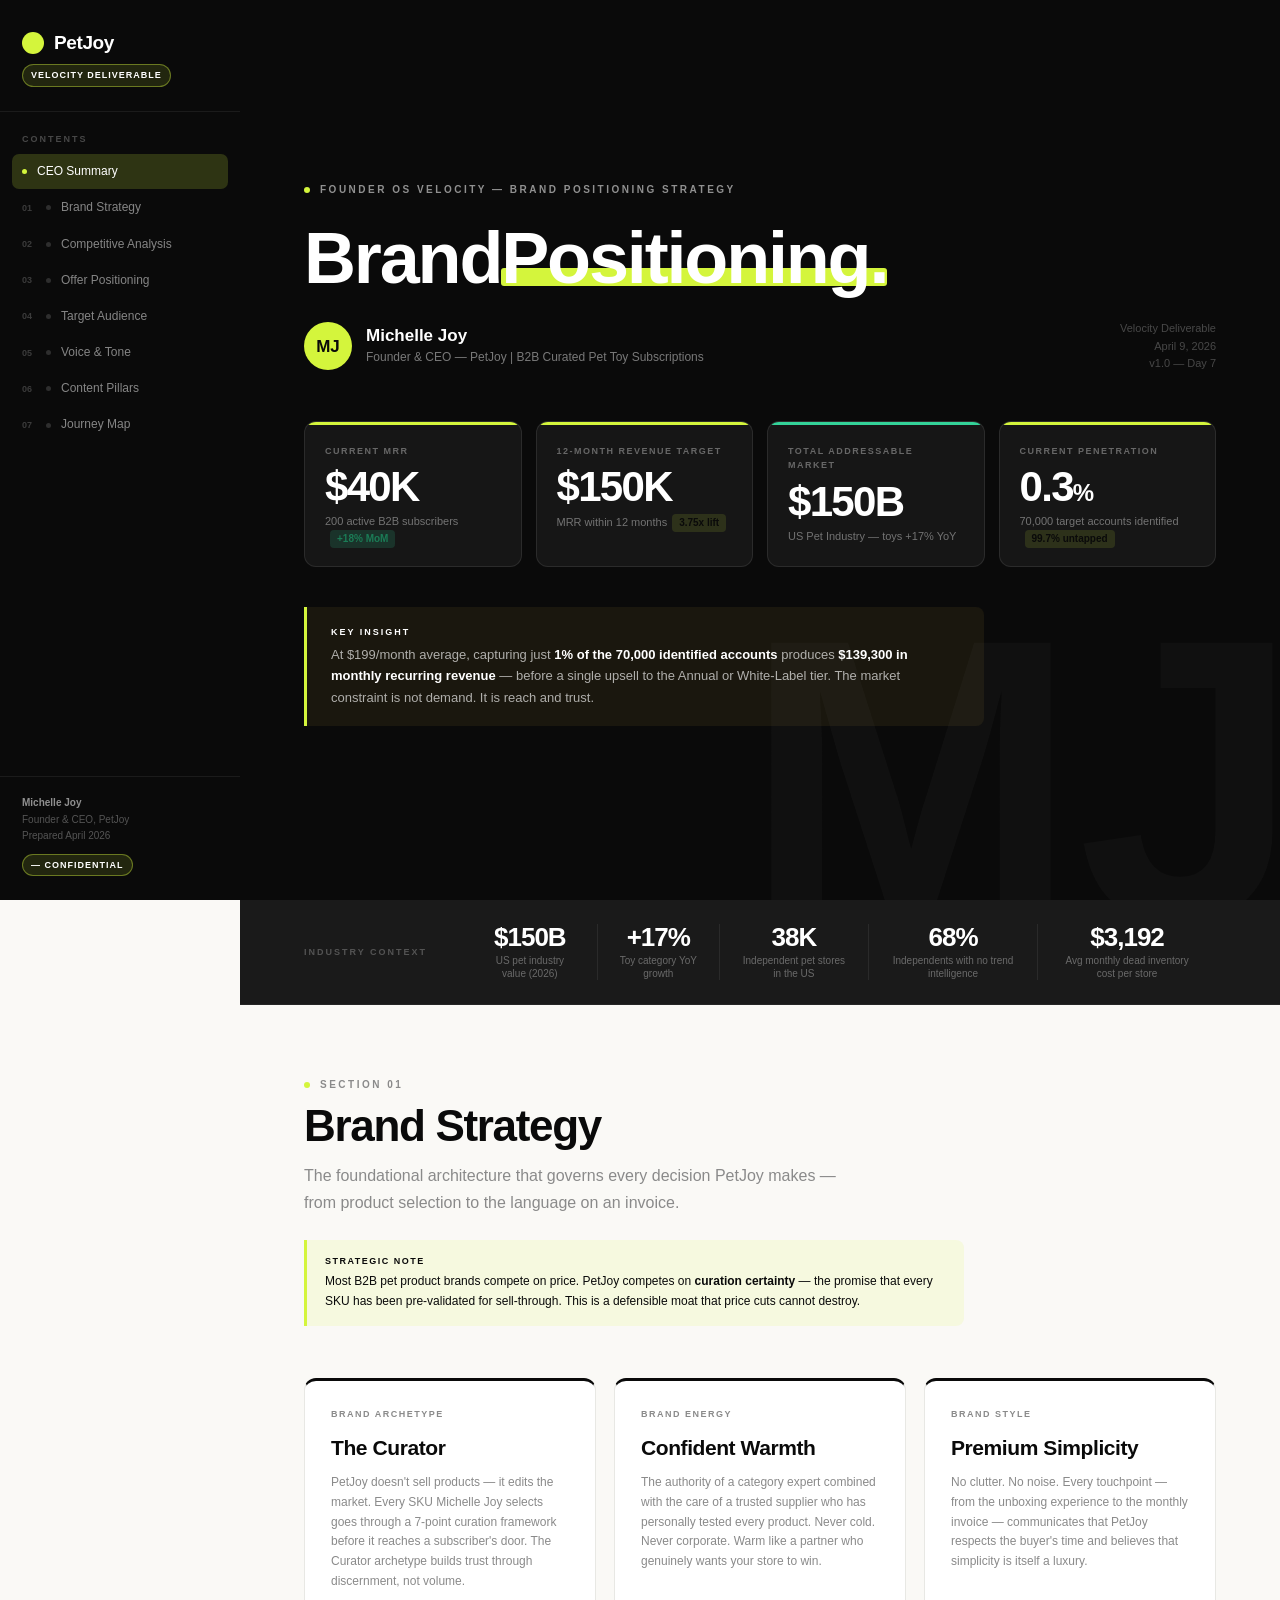
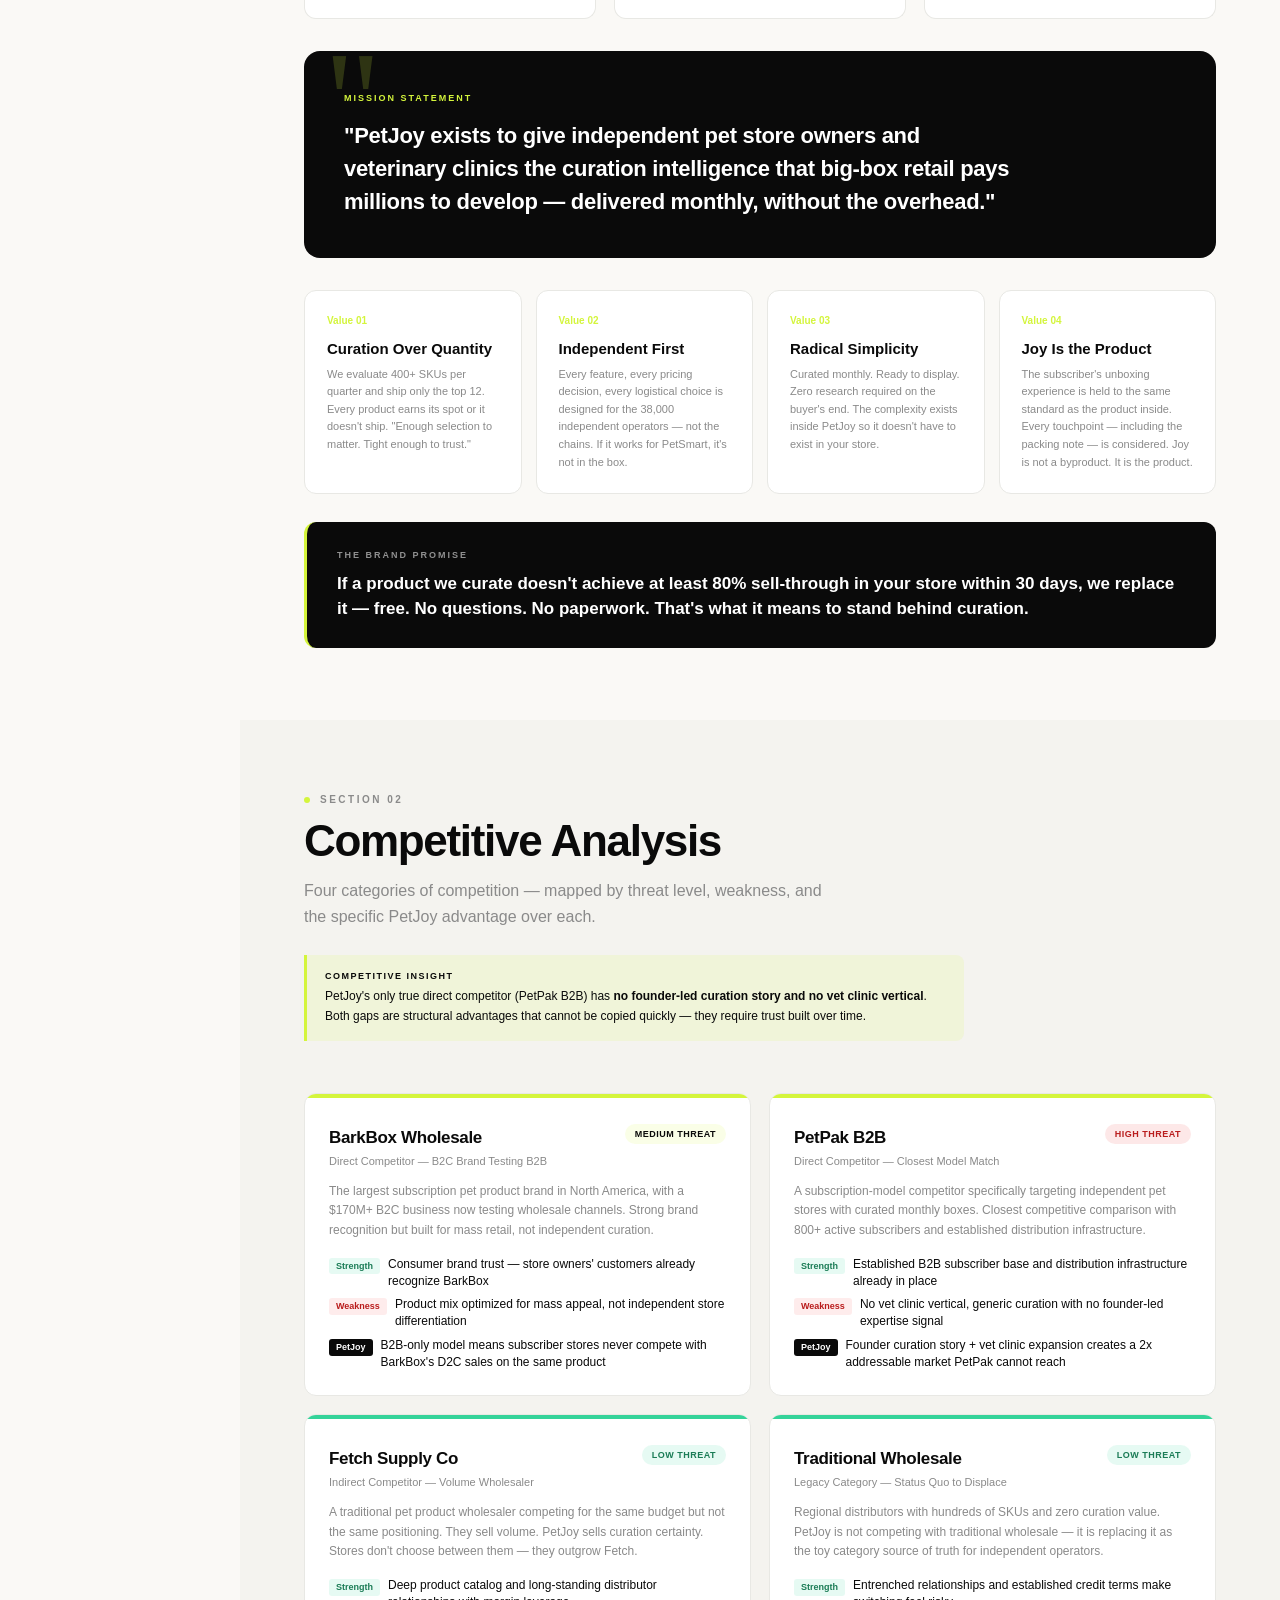
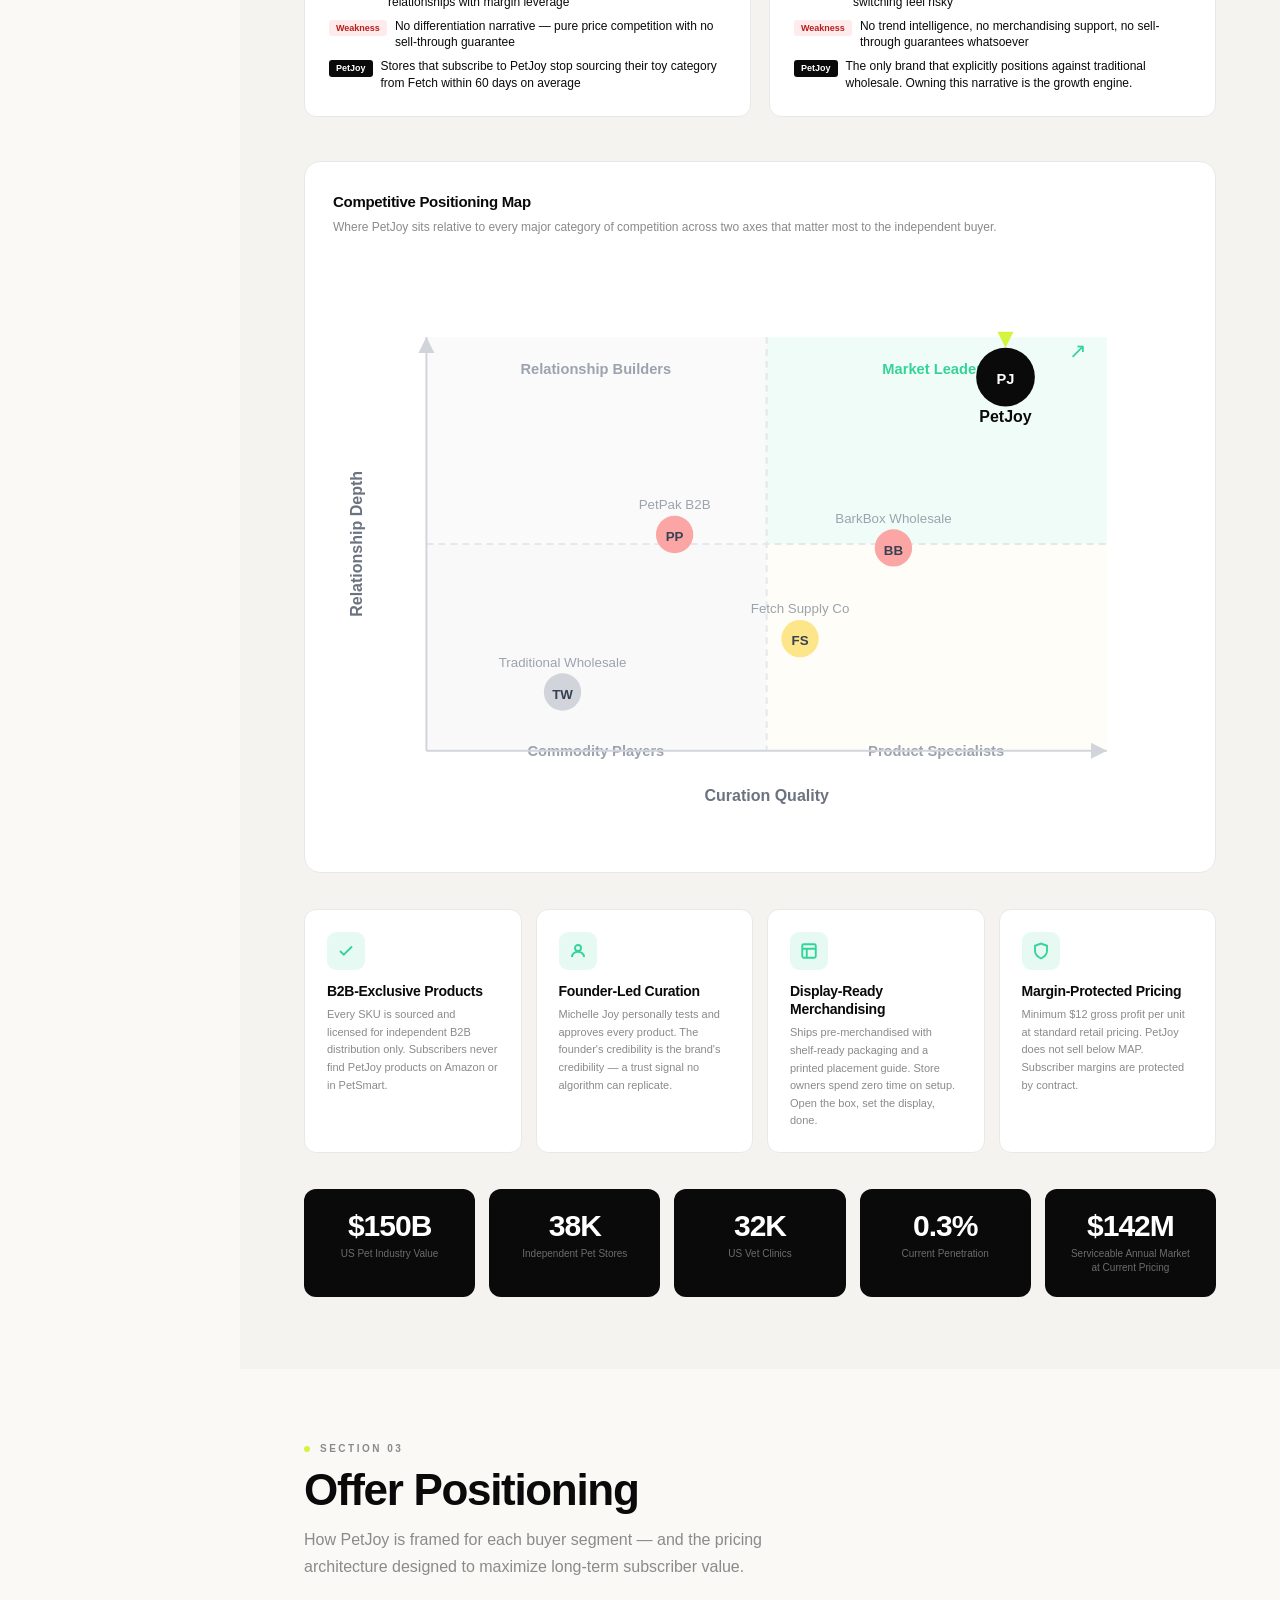
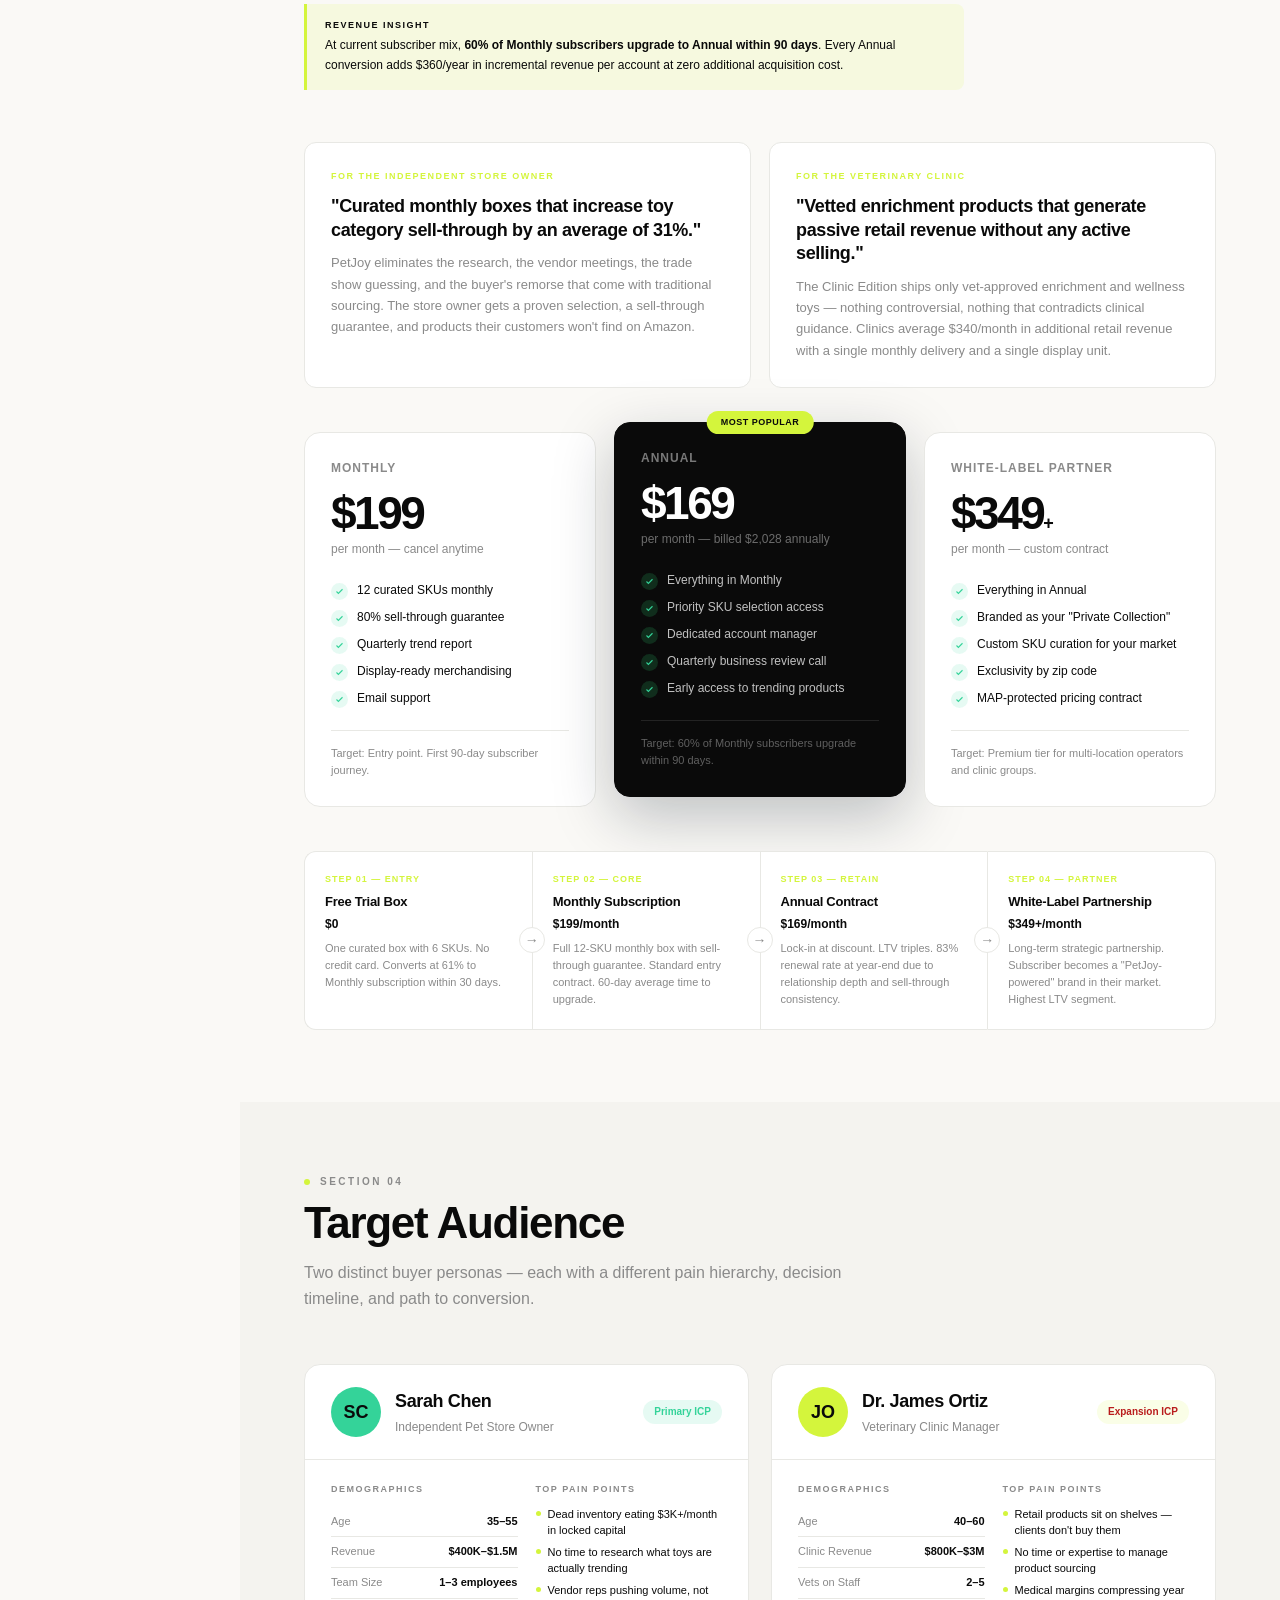
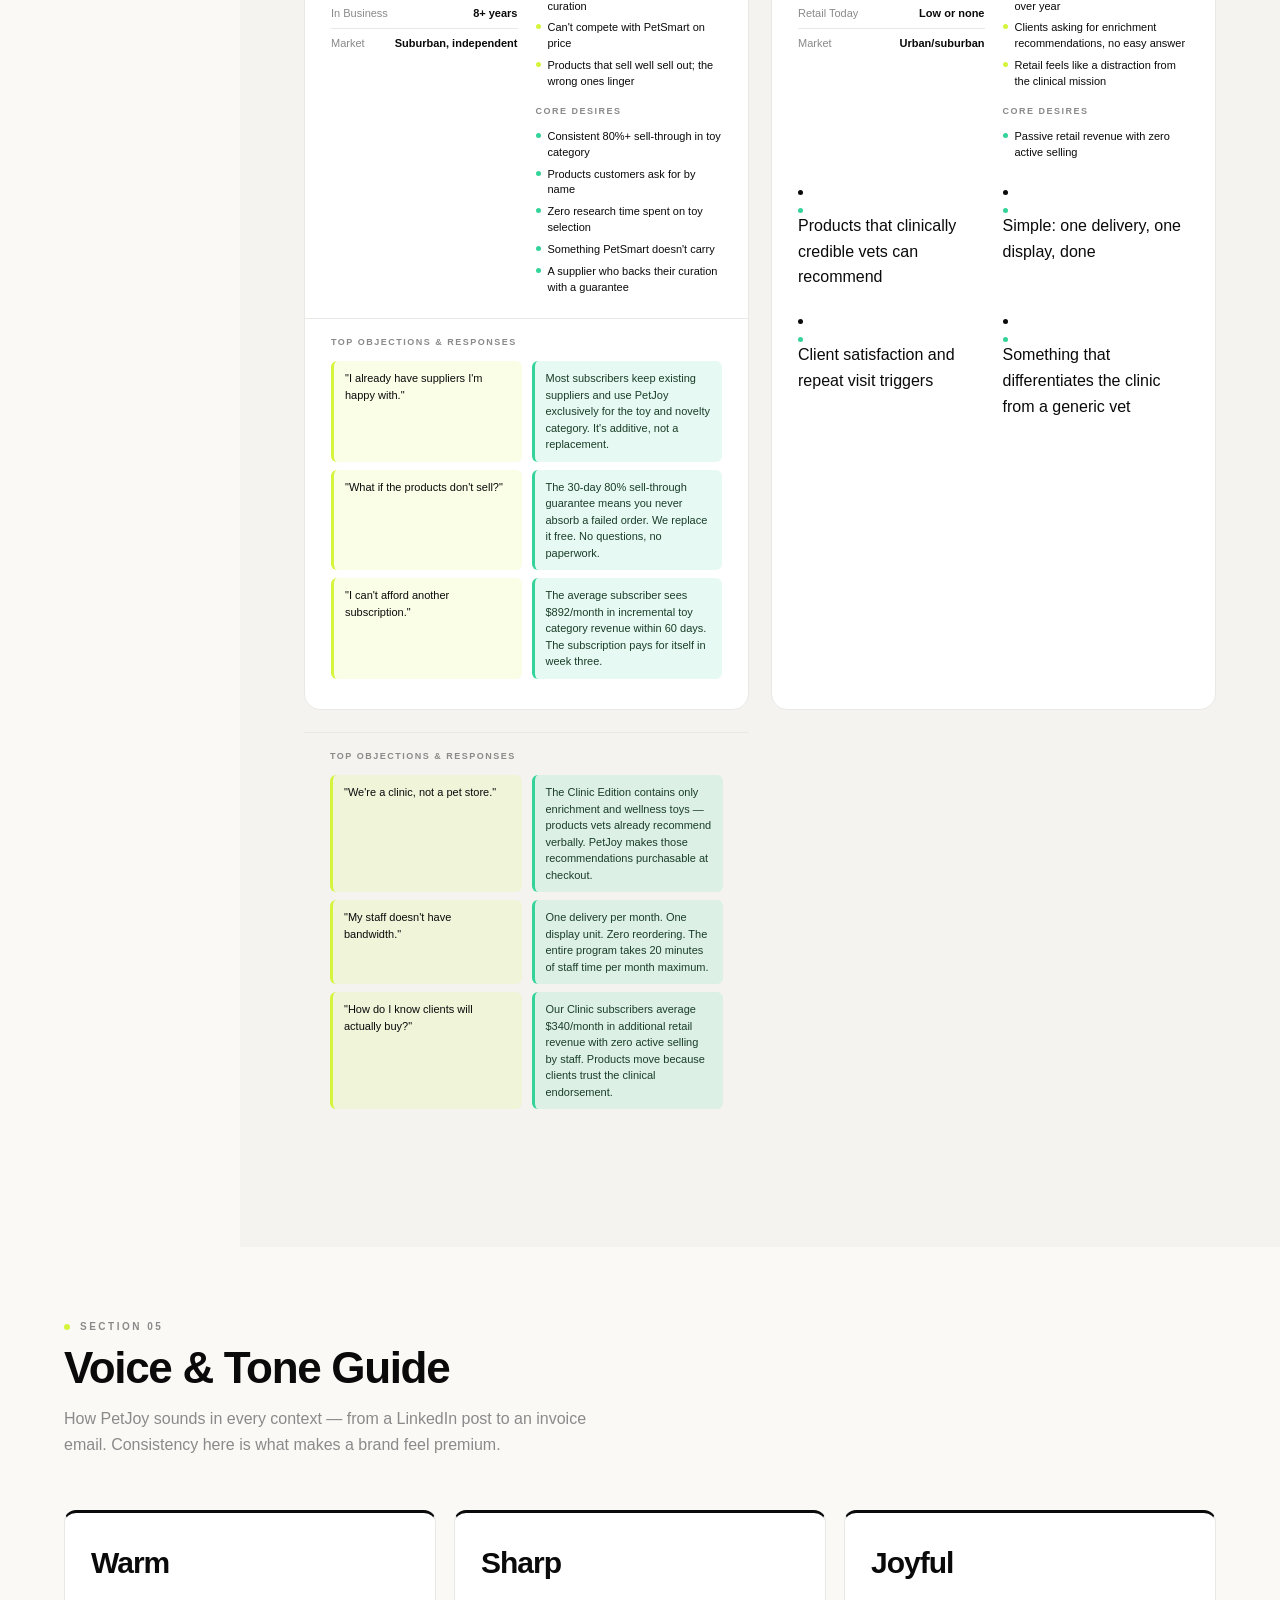
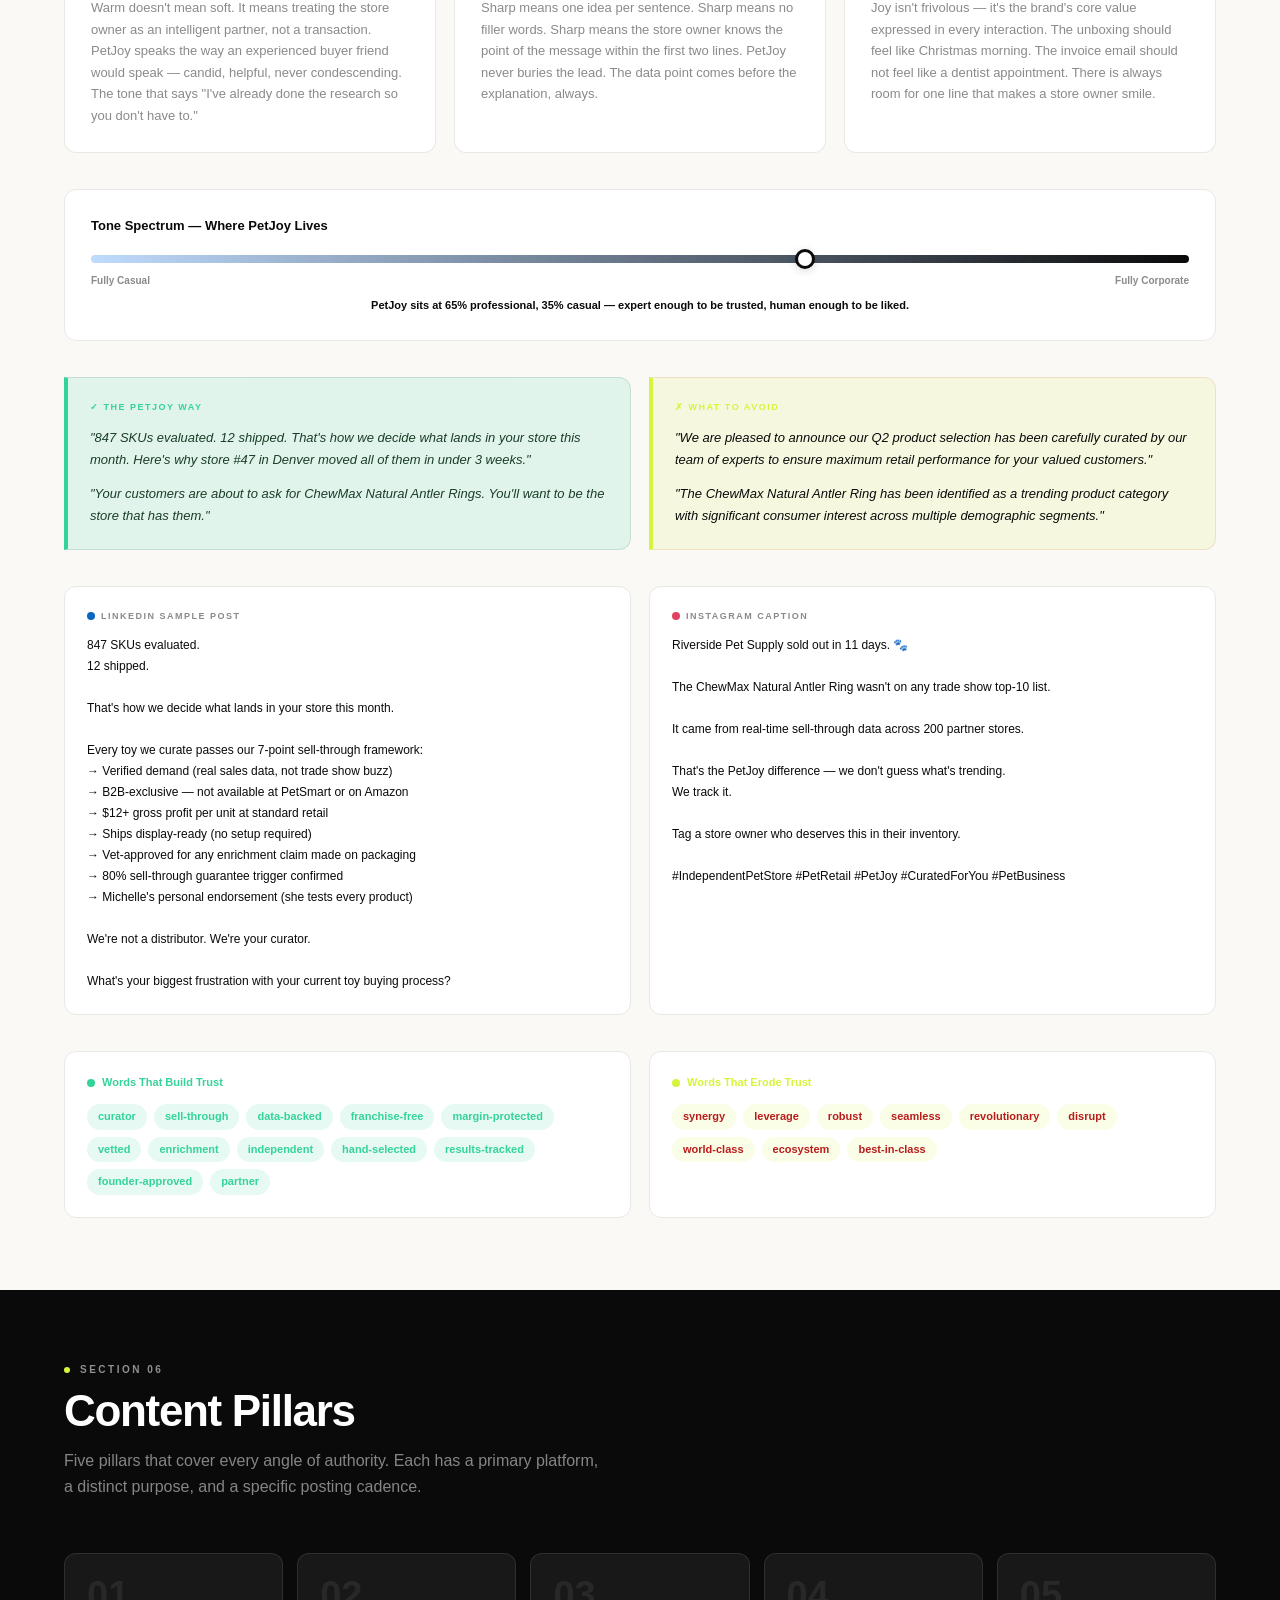
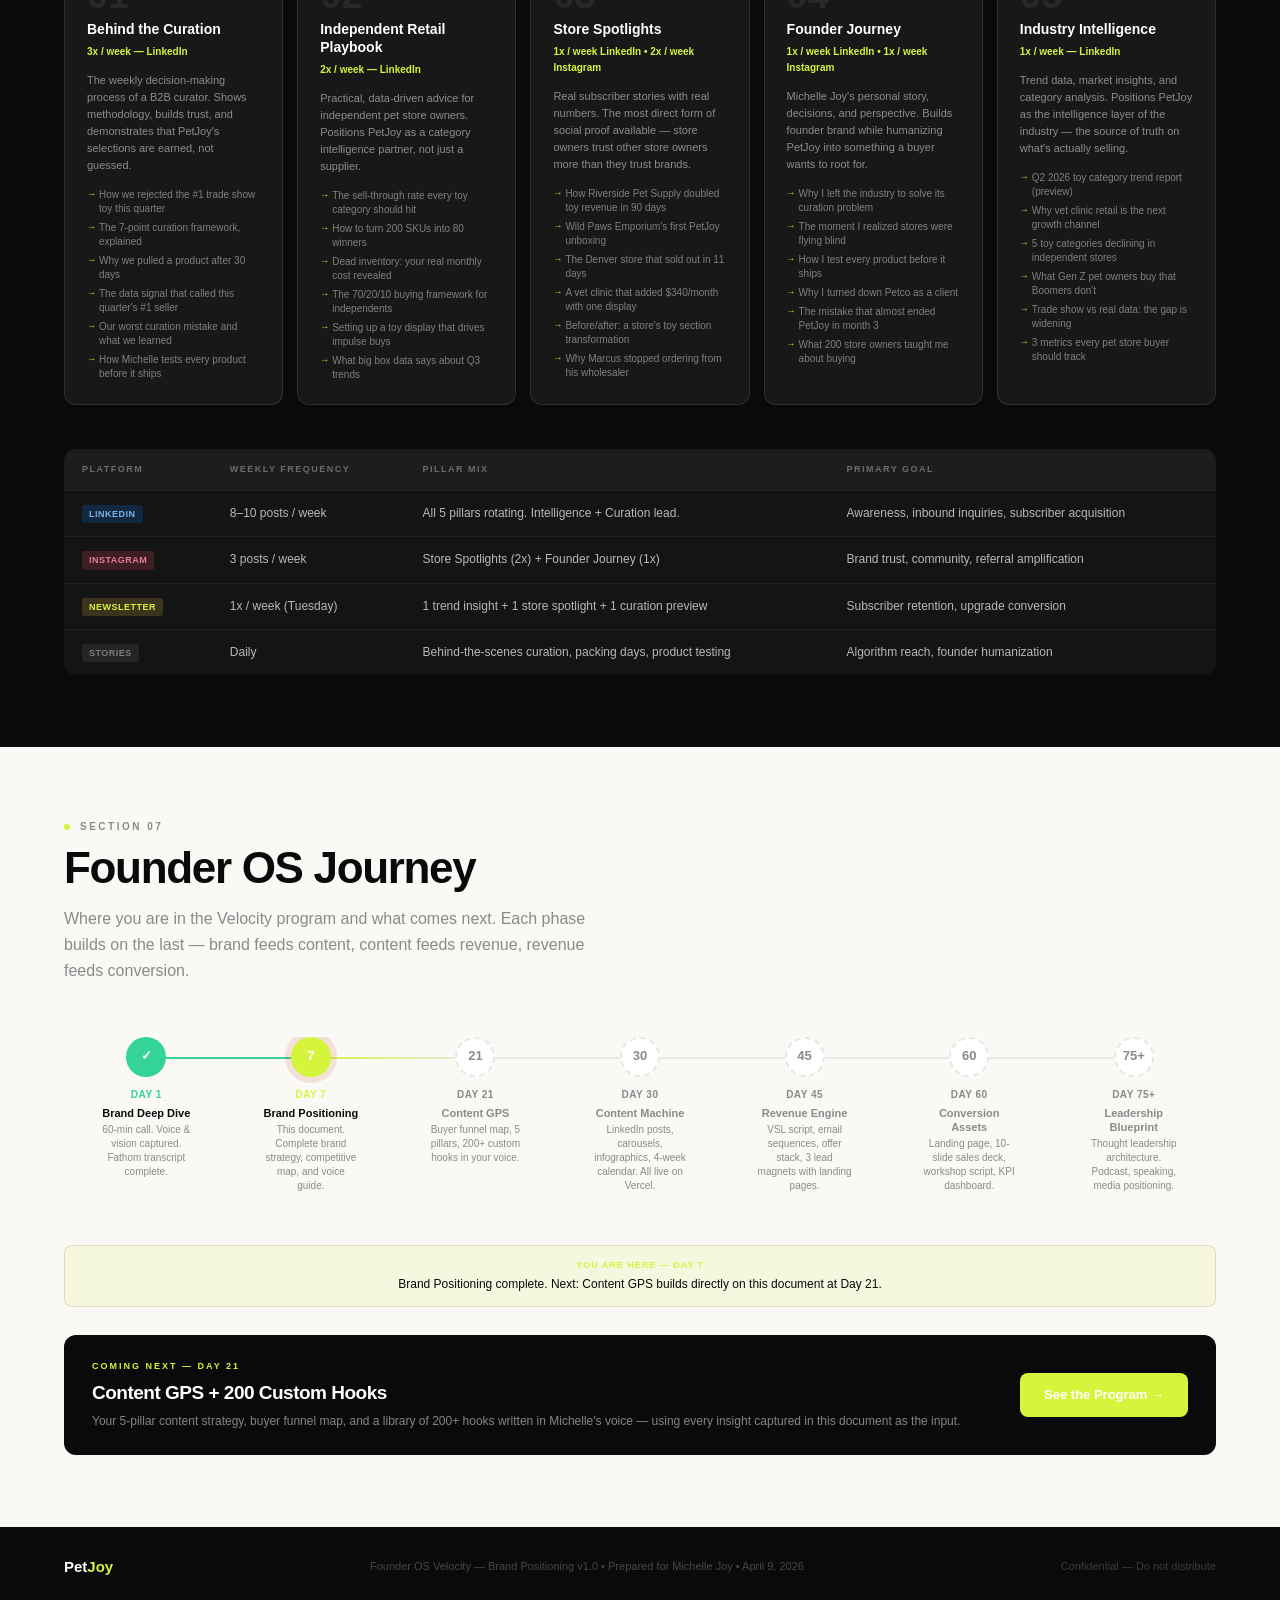
==== commit c8e899eb: "Retrofit content-gallery + brand-strategy to Founder OS brand spec" ====
--- a/brand-strategy/index.html
+++ b/brand-strategy/index.html
@@ -4,36 +4,43 @@
 <meta charset="UTF-8">
 <meta name="viewport" content="width=device-width, initial-scale=1.0">
 <title>Brand Positioning | PetJoy | Founder OS Velocity</title>
-<link href="https://fonts.googleapis.com/css2?family=Poppins:ital,wght@0,300;0,400;0,500;0,600;0,700;0,800;0,900;1,400&display=swap" rel="stylesheet">
+<link rel="icon" href="https://founderos.com/favicon.ico">
 <style>
 :root {
-  --navy: #0A1628;
-  --navy-mid: #0F1F3D;
-  --navy-light: #1A2F50;
-  --coral: #C8502A;
-  --coral-light: #FEF0EB;
-  --gold: #F2C94C;
-  --gold-light: #FEF9E7;
-  --green: #1B5E3B;
-  --green-light: #E8F5EE;
-  --bg: #FAFAF7;
-  --bg-alt: #F3F2EE;
-  --text: #1A2332;
-  --muted: #6B7280;
-  --border: #E5E7EB;
+  /* Variable names retained for compatibility; values remapped to FOS brand spec */
+  --navy: #0A0A0A;
+  --navy-mid: #1A1A1A;
+  --navy-light: #2A2A2A;
+  --coral: #D4F53C;          /* lime — primary accent */
+  --coral-light: rgba(212,245,60,0.12);
+  --gold: #D4F53C;           /* lime — accent on dark sections */
+  --gold-light: rgba(212,245,60,0.12);
+  --green: #34D399;
+  --green-light: rgba(52,211,153,0.12);
+  --bg: #FAF9F6;
+  --bg-alt: #F4F3EF;
+  --text: #0A0A0A;
+  --muted: #8A8A8A;
+  --text-secondary: #4A4A4A;
+  --border: #E8E8E4;
+  --border-hover: #D0D0CC;
   --white: #FFFFFF;
+  --lime: #D4F53C;
+  --lime-glow: rgba(212,245,60,0.12);
+  --lime-border: rgba(212,245,60,0.4);
   --sidebar-w: 240px;
+  --font: 'Helvetica Neue', Helvetica, Arial, sans-serif;
 }
 *,*::before,*::after{margin:0;padding:0;box-sizing:border-box;}
 html{scroll-behavior:smooth;}
-body{font-family:'Poppins',sans-serif;color:var(--text);background:var(--bg);-webkit-font-smoothing:antialiased;}
+body{font-family:var(--font);color:var(--text);background:var(--bg);line-height:1.6;-webkit-font-smoothing:antialiased;-moz-osx-font-smoothing:grayscale;}
 
 /* LAYOUT */
-.layout{display:flex;min-height:100vh;}
-.main{margin-left:var(--sidebar-w);flex:1;min-width:0;}
+.layout{display:grid;grid-template-columns:var(--sidebar-w) 1fr;min-height:100vh;}
+.main{min-width:0;overflow-x:hidden;}
 
 /* SIDEBAR */
-.sidebar{width:var(--sidebar-w);background:var(--navy);position:fixed;top:0;left:0;height:100vh;display:flex;flex-direction:column;padding:28px 0 24px;z-index:200;overflow-y:auto;}
+.sidebar{background:var(--navy);position:sticky;top:0;height:100vh;display:flex;flex-direction:column;padding:28px 0 24px;z-index:100;overflow-y:auto;}
 .sb-logo{padding:0 22px 24px;border-bottom:1px solid rgba(255,255,255,0.07);margin-bottom:20px;}
 .sb-brand{font-size:19px;font-weight:800;color:var(--white);letter-spacing:-0.5px;}
 .sb-brand span{color:var(--coral);}
@@ -68,13 +75,13 @@
 .kpi-card::before{content:'';position:absolute;top:0;left:0;right:0;height:3px;}
 .kpi-card.c1::before{background:var(--coral);}
 .kpi-card.c2::before{background:var(--gold);}
-.kpi-card.c3::before{background:#2ECC71;}
-.kpi-card.c4::before{background:#4FA3E0;}
+.kpi-card.c3::before{background:#34D399;}
+.kpi-card.c4::before{background:#34D399;}
 .kpi-label{font-size:9px;font-weight:700;color:rgba(255,255,255,0.35);text-transform:uppercase;letter-spacing:1.5px;margin-bottom:8px;}
 .kpi-value{font-size:42px;font-weight:900;color:var(--white);letter-spacing:-2px;line-height:1;margin-bottom:6px;}
 .kpi-sub{font-size:11px;color:rgba(255,255,255,0.4);line-height:1.4;}
 .kpi-tag{display:inline-block;font-size:10px;font-weight:700;padding:2px 7px;border-radius:4px;margin-left:5px;vertical-align:middle;}
-.tag-up{background:rgba(46,204,113,0.15);color:#2ECC71;}
+.tag-up{background:rgba(46,204,113,0.15);color:#34D399;}
 .tag-gap{background:rgba(242,201,76,0.15);color:var(--gold);}
 .hero-insight{padding:18px 24px;background:rgba(242,201,76,0.07);border-left:3px solid var(--gold);border-radius:0 8px 8px 0;max-width:680px;}
 .hero-insight-lbl{font-size:9px;font-weight:700;color:var(--gold);text-transform:uppercase;letter-spacing:2px;margin-bottom:5px;}
@@ -105,7 +112,7 @@
 .sec-sub{font-size:16px;color:var(--muted);line-height:1.65;max-width:540px;}
 .sec-dark .sec-sub{color:rgba(255,255,255,0.5);}
 .insight-box{background:var(--gold-light);border-left:3px solid var(--gold);border-radius:0 8px 8px 0;padding:14px 18px;margin-top:24px;max-width:660px;}
-.ib-lbl{font-size:9px;font-weight:700;color:#7A5A00;text-transform:uppercase;letter-spacing:1.5px;margin-bottom:4px;}
+.ib-lbl{font-size:9px;font-weight:700;color:#0A0A0A;text-transform:uppercase;letter-spacing:1.5px;margin-bottom:4px;}
 .insight-box p{font-size:12px;color:var(--text);line-height:1.65;}
 
 /* SECTION 01 - BRAND STRATEGY */
@@ -132,17 +139,17 @@
 .comp-grid{display:grid;grid-template-columns:repeat(2,1fr);gap:18px;margin-bottom:44px;}
 .comp-card{background:var(--white);border:1px solid var(--border);border-radius:12px;padding:24px;position:relative;overflow:hidden;}
 .threat-stripe{position:absolute;top:0;left:0;right:0;height:4px;}
-.tl{background:#2ECC71;}.tm{background:var(--gold);}.th{background:var(--coral);}
+.tl{background:#34D399;}.tm{background:var(--gold);}.th{background:var(--coral);}
 .comp-hd{display:flex;align-items:flex-start;justify-content:space-between;margin-bottom:12px;margin-top:6px;}
 .comp-name{font-size:17px;font-weight:800;color:var(--navy);letter-spacing:-0.3px;}
 .comp-type{font-size:11px;color:var(--muted);margin-top:2px;}
 .threat-badge{font-size:9px;font-weight:700;padding:3px 10px;border-radius:20px;text-transform:uppercase;letter-spacing:0.5px;white-space:nowrap;}
-.tb-l{background:#E8F8F0;color:#1B7A3E;}.tb-m{background:var(--gold-light);color:#7A5A00;}.tb-h{background:var(--coral-light);color:#9B3018;}
+.tb-l{background:rgba(52,211,153,0.12);color:#1B7C56;}.tb-m{background:var(--gold-light);color:#0A0A0A;}.tb-h{background:var(--coral-light);color:#B91C1C;}
 .comp-desc{font-size:12px;color:var(--muted);line-height:1.6;margin-bottom:16px;}
 .comp-rows{display:flex;flex-direction:column;gap:7px;}
 .comp-row{display:flex;gap:8px;font-size:12px;line-height:1.4;align-items:flex-start;}
 .row-lbl{font-weight:700;font-size:9px;padding:2px 7px;border-radius:3px;white-space:nowrap;height:fit-content;margin-top:2px;flex-shrink:0;}
-.rl-s{background:#E8F8F0;color:#1B7A3E;}.rl-w{background:#FEF3EE;color:#9B3018;}.rl-p{background:var(--navy);color:var(--white);}
+.rl-s{background:rgba(52,211,153,0.12);color:#1B7C56;}.rl-w{background:rgba(239,68,68,0.1);color:#B91C1C;}.rl-p{background:var(--navy);color:var(--white);}
 .comp-row-txt{color:var(--text);}
 
 /* COMPETITIVE MAP */
@@ -185,7 +192,7 @@
 .pchk{width:17px;height:17px;border-radius:50%;background:var(--green-light);display:flex;align-items:center;justify-content:center;flex-shrink:0;margin-top:1px;}
 .price-card.featured .pchk{background:rgba(46,204,113,0.18);}
 .pchk svg{width:9px;height:9px;color:var(--green);}
-.price-card.featured .pchk svg{color:#2ECC71;}
+.price-card.featured .pchk svg{color:#34D399;}
 .price-target{font-size:11px;color:var(--muted);padding-top:14px;border-top:1px solid var(--border);}
 .price-card.featured .price-target{color:rgba(255,255,255,0.35);border-color:rgba(255,255,255,0.1);}
 .journey-steps{display:flex;align-items:stretch;gap:0;}
@@ -196,7 +203,7 @@
 .j-step:last-child::after{display:none;}
 .j-num{font-size:9px;font-weight:700;color:var(--coral);text-transform:uppercase;letter-spacing:1px;margin-bottom:8px;}
 .j-name{font-size:13px;font-weight:700;color:var(--navy);margin-bottom:4px;line-height:1.3;}
-.j-price{font-size:12px;font-weight:700;color:var(--coral);margin-bottom:6px;}
+.j-price{font-size:12px;font-weight:700;color:var(--text);margin-bottom:6px;}
 .j-desc{font-size:11px;color:var(--muted);line-height:1.55;}
 
 /* SECTION 04 - PERSONAS */
@@ -209,7 +216,7 @@
 .persona-role{font-size:12px;color:var(--muted);margin-top:2px;}
 .persona-badge{margin-left:auto;font-size:10px;font-weight:700;padding:4px 11px;border-radius:20px;white-space:nowrap;}
 .pb-primary{background:var(--green-light);color:var(--green);}
-.pb-secondary{background:var(--coral-light);color:#9B3018;}
+.pb-secondary{background:var(--coral-light);color:#B91C1C;}
 .persona-body{padding:22px 26px;display:grid;grid-template-columns:1fr 1fr;gap:18px;}
 .pcol-title{font-size:9px;font-weight:700;color:var(--muted);text-transform:uppercase;letter-spacing:1.5px;margin-bottom:10px;}
 .persona-stats{display:flex;flex-direction:column;gap:0;margin-bottom:14px;}
@@ -225,7 +232,7 @@
 .pobj-title{font-size:9px;font-weight:700;color:var(--muted);text-transform:uppercase;letter-spacing:1.5px;padding-top:16px;margin-bottom:12px;}
 .obj-row{display:grid;grid-template-columns:1fr 1fr;gap:10px;margin-bottom:8px;}
 .obj-q,.obj-a{font-size:11px;padding:9px 11px;border-radius:6px;line-height:1.5;}
-.obj-q{background:#FEF0EB;color:#7A2A10;border-left:3px solid var(--coral);}
+.obj-q{background:rgba(212,245,60,0.12);color:#0A0A0A;border-left:3px solid var(--coral);}
 .obj-a{background:var(--green-light);color:#1A3D28;border-left:3px solid var(--green);}
 
 /* SECTION 05 - VOICE */
@@ -247,7 +254,7 @@
 .vc-not .vc-lbl{color:var(--coral);}
 .vc-text{font-size:13px;line-height:1.7;font-style:italic;}
 .vc-this .vc-text{color:#1A3D28;}
-.vc-not .vc-text{color:#7A2A10;}
+.vc-not .vc-text{color:#0A0A0A;}
 .sample-posts{display:grid;grid-template-columns:1fr 1fr;gap:18px;margin-bottom:36px;}
 .post-card{background:var(--white);border:1px solid var(--border);border-radius:12px;padding:22px;}
 .post-plat{font-size:9px;font-weight:700;text-transform:uppercase;letter-spacing:1.5px;color:var(--muted);margin-bottom:12px;display:flex;align-items:center;gap:6px;}
@@ -265,7 +272,7 @@
 .chips{display:flex;flex-wrap:wrap;gap:7px;}
 .chip{font-size:11px;font-weight:600;padding:4px 11px;border-radius:20px;}
 .lang-use .chip{background:var(--green-light);color:var(--green);}
-.lang-avoid .chip{background:var(--coral-light);color:#9B3018;}
+.lang-avoid .chip{background:var(--coral-light);color:#B91C1C;}
 
 /* SECTION 06 - PILLARS */
 .pillars-grid{display:grid;grid-template-columns:repeat(5,1fr);gap:14px;margin-bottom:44px;}
@@ -351,6 +358,77 @@
   .pb-label{display:none;}
 }
 @media print{.sidebar,.next-cta{display:none;}.main{margin-left:0;}.hero{min-height:auto;}}
+
+/* ===== BRAND SPEC OVERRIDES (Founder OS canonical) ===== */
+/* Hero italic — replace lime text with lime underline highlight (per FOS web spec) */
+.hero-title em{color:var(--white);position:relative;display:inline-block;}
+.hero-title em::after{content:'';position:absolute;left:0;right:0;bottom:6px;height:18px;background:var(--lime);z-index:-1;border-radius:3px;}
+.hero{position:relative;}
+.hero-title{position:relative;z-index:2;font-weight:700;letter-spacing:-0.03em;}
+
+/* Brand promise — was solid lime block, flip to black with lime left border */
+.brand-promise{background:var(--text);border-left:3px solid var(--lime);}
+.bp-promise-lbl{color:rgba(255,255,255,0.55);}
+.bp-promise-text{color:var(--white);}
+
+/* Section eyebrows — replace 22px line bar with 6px lime dot (matches FOS web spec) */
+.sec-num::before{width:6px;height:6px;border-radius:50%;background:var(--lime);}
+.sec-dark .sec-num::before{background:var(--lime);}
+.sec-num{color:var(--muted);}
+.sec-dark .sec-num{color:rgba(255,255,255,0.55);}
+.hero-eyebrow::before{width:6px;height:6px;border-radius:50%;background:var(--lime);}
+.hero-eyebrow{color:rgba(255,255,255,0.55);}
+.sec-title{font-weight:700;letter-spacing:-0.03em;}
+
+/* Sidebar wordmark — plain text + lime nav dot */
+.sb-brand{display:flex;align-items:center;gap:10px;font-weight:700;letter-spacing:-0.02em;}
+.sb-brand::before{content:'';width:22px;height:22px;border-radius:50%;background:var(--lime);flex-shrink:0;}
+.sb-brand span{color:var(--white);}
+
+/* Insight boxes */
+.hero-insight-lbl{color:var(--white);}
+.insight-box{background:var(--lime-glow);border-left:3px solid var(--lime);}
+.ib-lbl{color:var(--text);}
+
+/* KPI value weights aligned to spec */
+.kpi-value{font-weight:800;letter-spacing:-0.04em;}
+
+/* Tighten heading letter-spacing */
+.bp-val,.comp-name,.persona-name,.diff-title,.j-name,.offer-card h3,.map-title{letter-spacing:-0.02em;}
+
+/* Avatars — black text on lime per contrast */
+.av-c,.hero-avatar{background:var(--lime);color:var(--text);}
+.av-g{background:var(--green);color:var(--text);}
+.persona-av{font-weight:700;}
+
+/* Threat badges */
+.tb-h{background:rgba(239,68,68,0.12);color:#B91C1C;}
+.tb-m{background:var(--lime-glow);color:var(--text);}
+
+/* Mission quote mark */
+.mission-block::before{color:rgba(212,245,60,0.18);}
+
+/* KPI card stripes — brand palette */
+.kpi-card.c1::before{background:var(--lime);}
+.kpi-card.c2::before{background:var(--lime);}
+.kpi-card.c3::before{background:var(--green);}
+.kpi-card.c4::before{background:var(--lime);}
+.tag-up{background:rgba(52,211,153,0.15);color:#1B7C56;}
+.tag-gap{background:var(--lime-glow);color:var(--text);}
+
+/* Sidebar tag + confid pill */
+.sb-tag{background:var(--lime-glow);color:var(--white);border:1px solid var(--lime-border);border-radius:100px;}
+.confid{background:var(--lime-glow);border-color:var(--lime-border);color:var(--white);border-radius:100px;}
+
+/* Sidebar links use Helvetica + smoother active state */
+.sb-link{font-family:var(--font);}
+.sb-link.active{background:rgba(212,245,60,0.18);}
+.sb-link.active .sb-dot{background:var(--lime);}
+
+/* Scrollbar polish */
+::-webkit-scrollbar{width:6px;height:6px;}
+::-webkit-scrollbar-thumb{background:var(--border);border-radius:3px;}
+::-webkit-scrollbar-thumb:hover{background:var(--border-hover);}
 </style>
 </head>
 <body>
@@ -359,7 +437,7 @@
 <!-- SIDEBAR -->
 <aside class="sidebar">
   <div class="sb-logo">
-    <div class="sb-brand">Pet<span>Joy</span></div>
+    <div class="sb-brand">PetJoy</div>
     <div class="sb-tag">Velocity Deliverable</div>
   </div>
   <div class="sb-section-label">Contents</div>
@@ -574,14 +652,14 @@
     <svg viewBox="0 0 640 440" class="map-svg" xmlns="http://www.w3.org/2000/svg">
       <!-- Quadrant fills -->
       <rect x="70" y="60" width="255" height="310" fill="#F9F9F9" opacity="0.8"/>
-      <rect x="325" y="60" width="255" height="155" fill="#E8F5EE" opacity="0.6"/>
+      <rect x="325" y="60" width="255" height="155" fill="rgba(52,211,153,0.12)" opacity="0.6"/>
       <rect x="325" y="215" width="255" height="155" fill="#FFFBF0" opacity="0.5"/>
       <rect x="70" y="215" width="255" height="155" fill="#F9F9F9" opacity="0.5"/>
       <!-- Quadrant labels -->
-      <text x="197" y="88" text-anchor="middle" font-size="11" fill="#9CA3AF" font-family="Poppins,sans-serif" font-weight="600">Relationship Builders</text>
-      <text x="452" y="88" text-anchor="middle" font-size="11" fill="#1B5E3B" font-family="Poppins,sans-serif" font-weight="700">Market Leaders</text>
-      <text x="452" y="374" text-anchor="middle" font-size="11" fill="#9CA3AF" font-family="Poppins,sans-serif" font-weight="600">Product Specialists</text>
-      <text x="197" y="374" text-anchor="middle" font-size="11" fill="#9CA3AF" font-family="Poppins,sans-serif" font-weight="600">Commodity Players</text>
+      <text x="197" y="88" text-anchor="middle" font-size="11" fill="#9CA3AF" font-family="Helvetica Neue,Helvetica,Arial,sans-serif" font-weight="600">Relationship Builders</text>
+      <text x="452" y="88" text-anchor="middle" font-size="11" fill="#34D399" font-family="Helvetica Neue,Helvetica,Arial,sans-serif" font-weight="700">Market Leaders</text>
+      <text x="452" y="374" text-anchor="middle" font-size="11" fill="#9CA3AF" font-family="Helvetica Neue,Helvetica,Arial,sans-serif" font-weight="600">Product Specialists</text>
+      <text x="197" y="374" text-anchor="middle" font-size="11" fill="#9CA3AF" font-family="Helvetica Neue,Helvetica,Arial,sans-serif" font-weight="600">Commodity Players</text>
       <!-- Grid dividers -->
       <line x1="325" y1="60" x2="325" y2="370" stroke="#E5E7EB" stroke-width="1.5" stroke-dasharray="5,4"/>
       <line x1="70" y1="215" x2="580" y2="215" stroke="#E5E7EB" stroke-width="1.5" stroke-dasharray="5,4"/>
@@ -591,32 +669,32 @@
       <polygon points="580,370 568,364 568,376" fill="#D1D5DB"/>
       <polygon points="70,60 64,72 76,72" fill="#D1D5DB"/>
       <!-- Axis labels -->
-      <text x="325" y="408" text-anchor="middle" font-size="12" fill="#6B7280" font-family="Poppins,sans-serif" font-weight="600">Curation Quality</text>
-      <text x="22" y="215" text-anchor="middle" font-size="12" fill="#6B7280" font-family="Poppins,sans-serif" font-weight="600" transform="rotate(-90,22,215)">Relationship Depth</text>
+      <text x="325" y="408" text-anchor="middle" font-size="12" fill="#6B7280" font-family="Helvetica Neue,Helvetica,Arial,sans-serif" font-weight="600">Curation Quality</text>
+      <text x="22" y="215" text-anchor="middle" font-size="12" fill="#6B7280" font-family="Helvetica Neue,Helvetica,Arial,sans-serif" font-weight="600" transform="rotate(-90,22,215)">Relationship Depth</text>
       <!-- Traditional Wholesale -->
       <circle cx="172" cy="326" r="14" fill="#D1D5DB"/>
-      <text x="172" y="331" text-anchor="middle" font-size="10" font-weight="800" fill="#374151" font-family="Poppins,sans-serif">TW</text>
-      <text x="172" y="307" text-anchor="middle" font-size="10" fill="#9CA3AF" font-family="Poppins,sans-serif">Traditional Wholesale</text>
+      <text x="172" y="331" text-anchor="middle" font-size="10" font-weight="800" fill="#374151" font-family="Helvetica Neue,Helvetica,Arial,sans-serif">TW</text>
+      <text x="172" y="307" text-anchor="middle" font-size="10" fill="#9CA3AF" font-family="Helvetica Neue,Helvetica,Arial,sans-serif">Traditional Wholesale</text>
       <!-- Fetch Supply -->
       <circle cx="350" cy="286" r="14" fill="#FDE68A"/>
-      <text x="350" y="291" text-anchor="middle" font-size="10" font-weight="800" fill="#374151" font-family="Poppins,sans-serif">FS</text>
-      <text x="350" y="267" text-anchor="middle" font-size="10" fill="#9CA3AF" font-family="Poppins,sans-serif">Fetch Supply Co</text>
+      <text x="350" y="291" text-anchor="middle" font-size="10" font-weight="800" fill="#374151" font-family="Helvetica Neue,Helvetica,Arial,sans-serif">FS</text>
+      <text x="350" y="267" text-anchor="middle" font-size="10" fill="#9CA3AF" font-family="Helvetica Neue,Helvetica,Arial,sans-serif">Fetch Supply Co</text>
       <!-- PetPak -->
       <circle cx="256" cy="208" r="14" fill="#FCA5A5"/>
-      <text x="256" y="213" text-anchor="middle" font-size="10" font-weight="800" fill="#374151" font-family="Poppins,sans-serif">PP</text>
-      <text x="256" y="189" text-anchor="middle" font-size="10" fill="#9CA3AF" font-family="Poppins,sans-serif">PetPak B2B</text>
+      <text x="256" y="213" text-anchor="middle" font-size="10" font-weight="800" fill="#374151" font-family="Helvetica Neue,Helvetica,Arial,sans-serif">PP</text>
+      <text x="256" y="189" text-anchor="middle" font-size="10" fill="#9CA3AF" font-family="Helvetica Neue,Helvetica,Arial,sans-serif">PetPak B2B</text>
       <!-- BarkBox -->
       <circle cx="420" cy="218" r="14" fill="#FCA5A5"/>
-      <text x="420" y="223" text-anchor="middle" font-size="10" font-weight="800" fill="#374151" font-family="Poppins,sans-serif">BB</text>
-      <text x="420" y="199" text-anchor="middle" font-size="10" fill="#9CA3AF" font-family="Poppins,sans-serif">BarkBox Wholesale</text>
+      <text x="420" y="223" text-anchor="middle" font-size="10" font-weight="800" fill="#374151" font-family="Helvetica Neue,Helvetica,Arial,sans-serif">BB</text>
+      <text x="420" y="199" text-anchor="middle" font-size="10" fill="#9CA3AF" font-family="Helvetica Neue,Helvetica,Arial,sans-serif">BarkBox Wholesale</text>
       <!-- PetJoy (top right, dominant) -->
-      <circle cx="504" cy="90" r="22" fill="#0A1628"/>
-      <text x="504" y="95" text-anchor="middle" font-size="11" font-weight="800" fill="white" font-family="Poppins,sans-serif">PJ</text>
-      <text x="504" y="124" text-anchor="middle" font-size="12" fill="#0A1628" font-family="Poppins,sans-serif" font-weight="800">PetJoy</text>
+      <circle cx="504" cy="90" r="22" fill="#0A0A0A"/>
+      <text x="504" y="95" text-anchor="middle" font-size="11" font-weight="800" fill="white" font-family="Helvetica Neue,Helvetica,Arial,sans-serif">PJ</text>
+      <text x="504" y="124" text-anchor="middle" font-size="12" fill="#0A0A0A" font-family="Helvetica Neue,Helvetica,Arial,sans-serif" font-weight="800">PetJoy</text>
       <!-- Arrow to PetJoy -->
-      <path d="M504 68 L498 56 L510 56 Z" fill="#C8502A"/>
+      <path d="M504 68 L498 56 L510 56 Z" fill="#D4F53C"/>
       <!-- Quadrant arrow hint -->
-      <text x="558" y="76" text-anchor="middle" font-size="16" fill="#1B5E3B">&#8599;</text>
+      <text x="558" y="76" text-anchor="middle" font-size="16" fill="#34D399">&#8599;</text>
     </svg>
   </div>
 
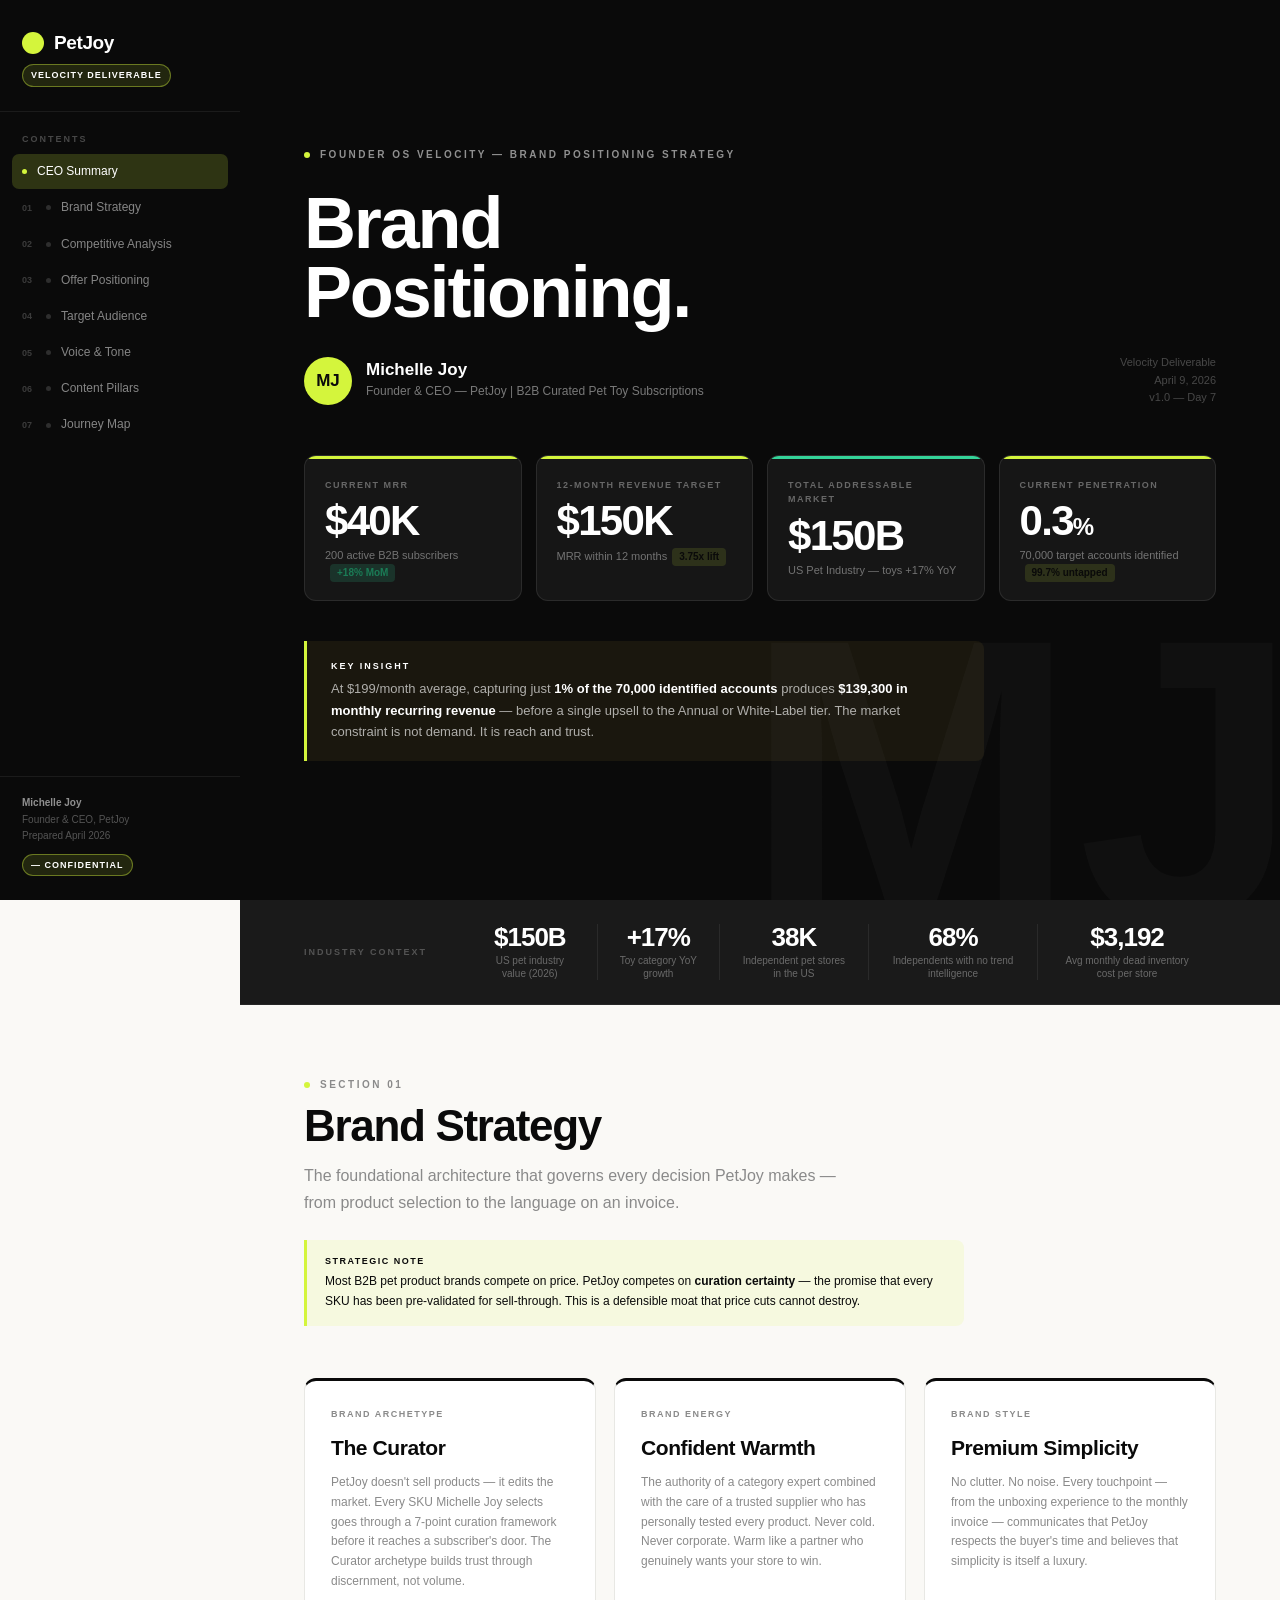
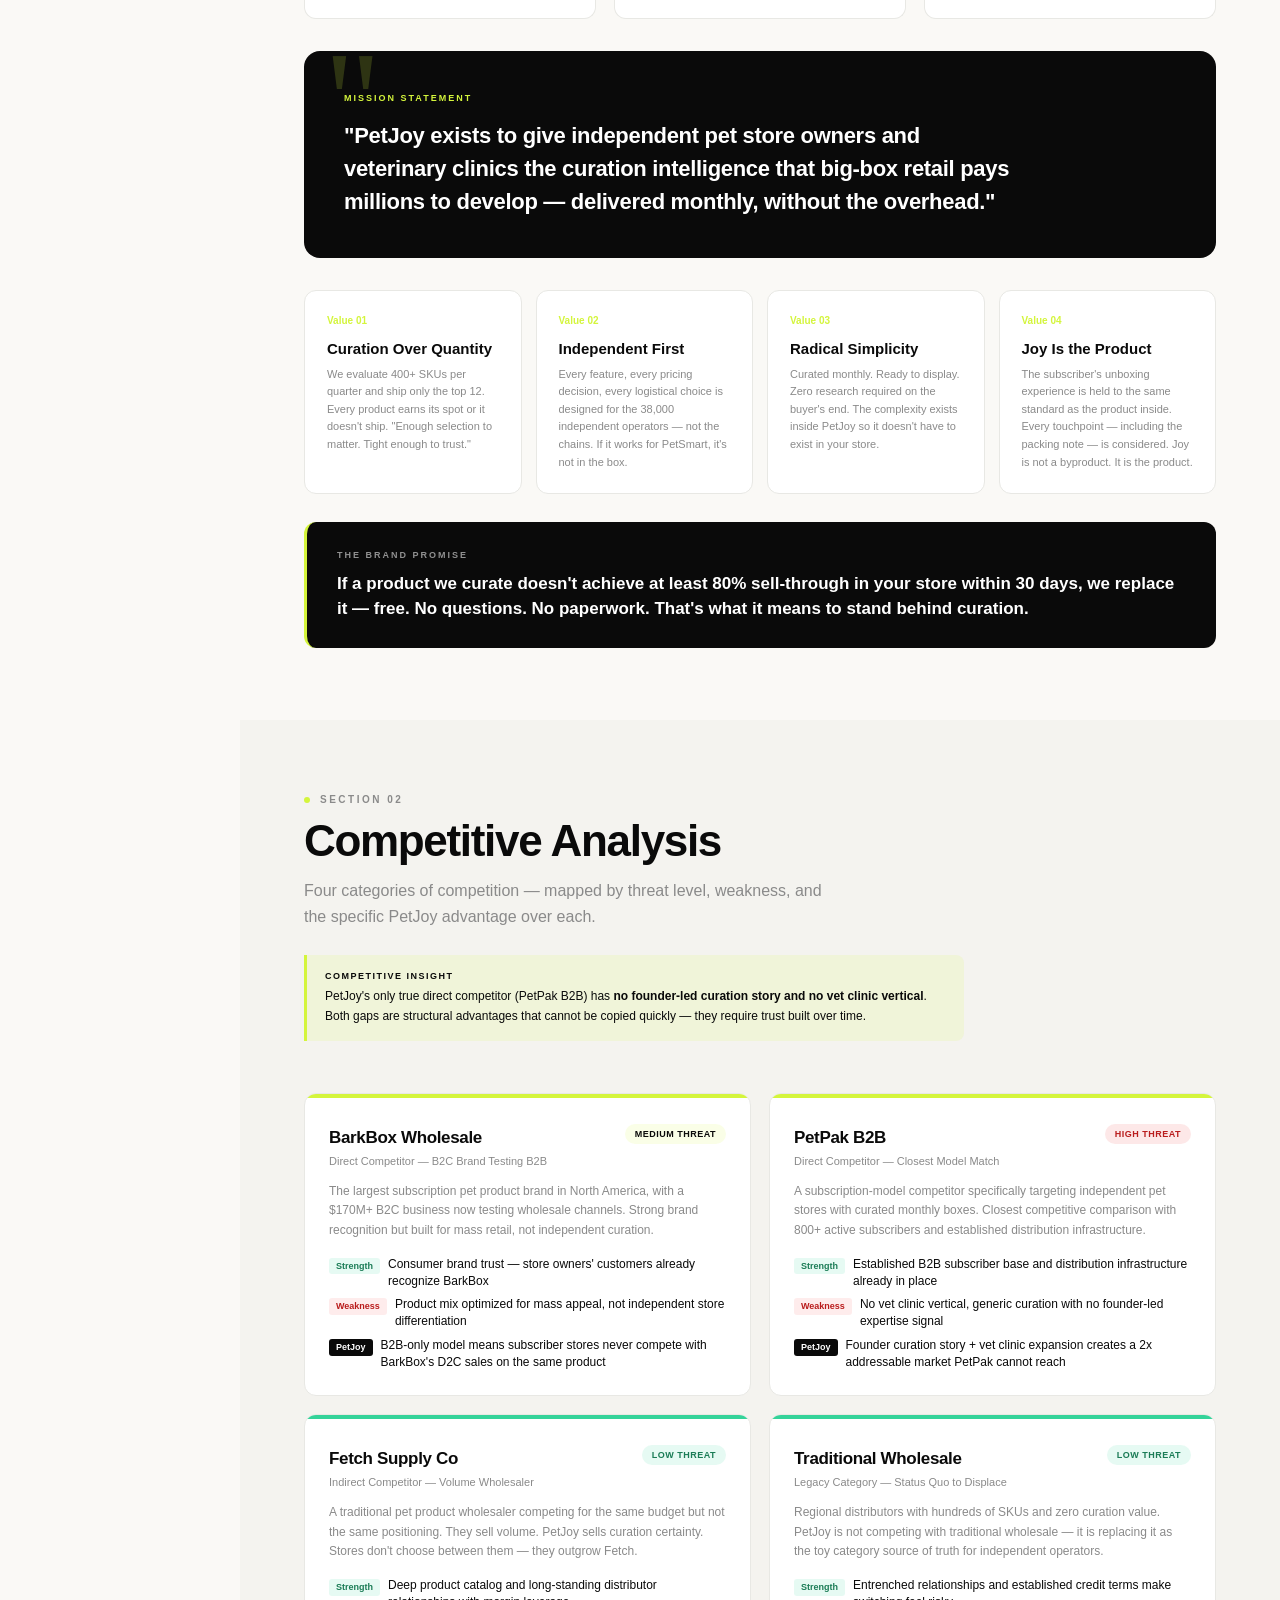
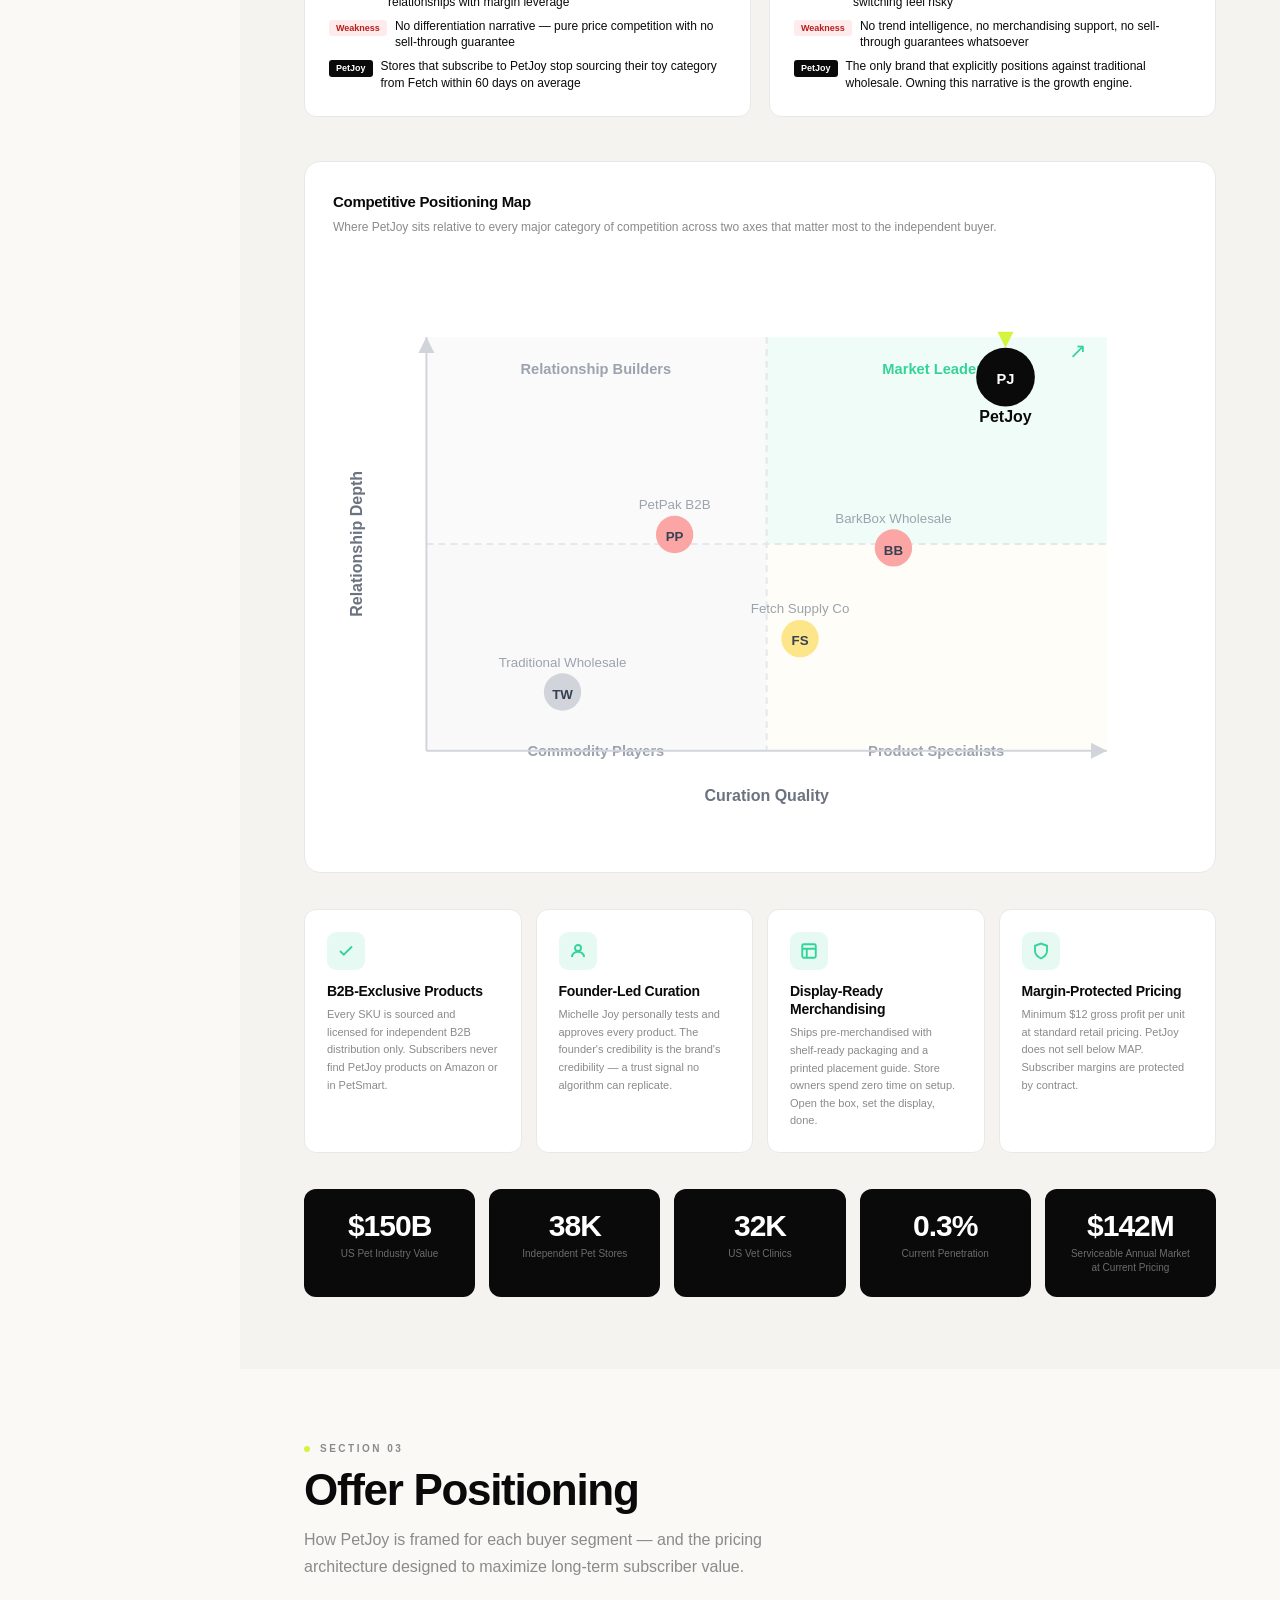
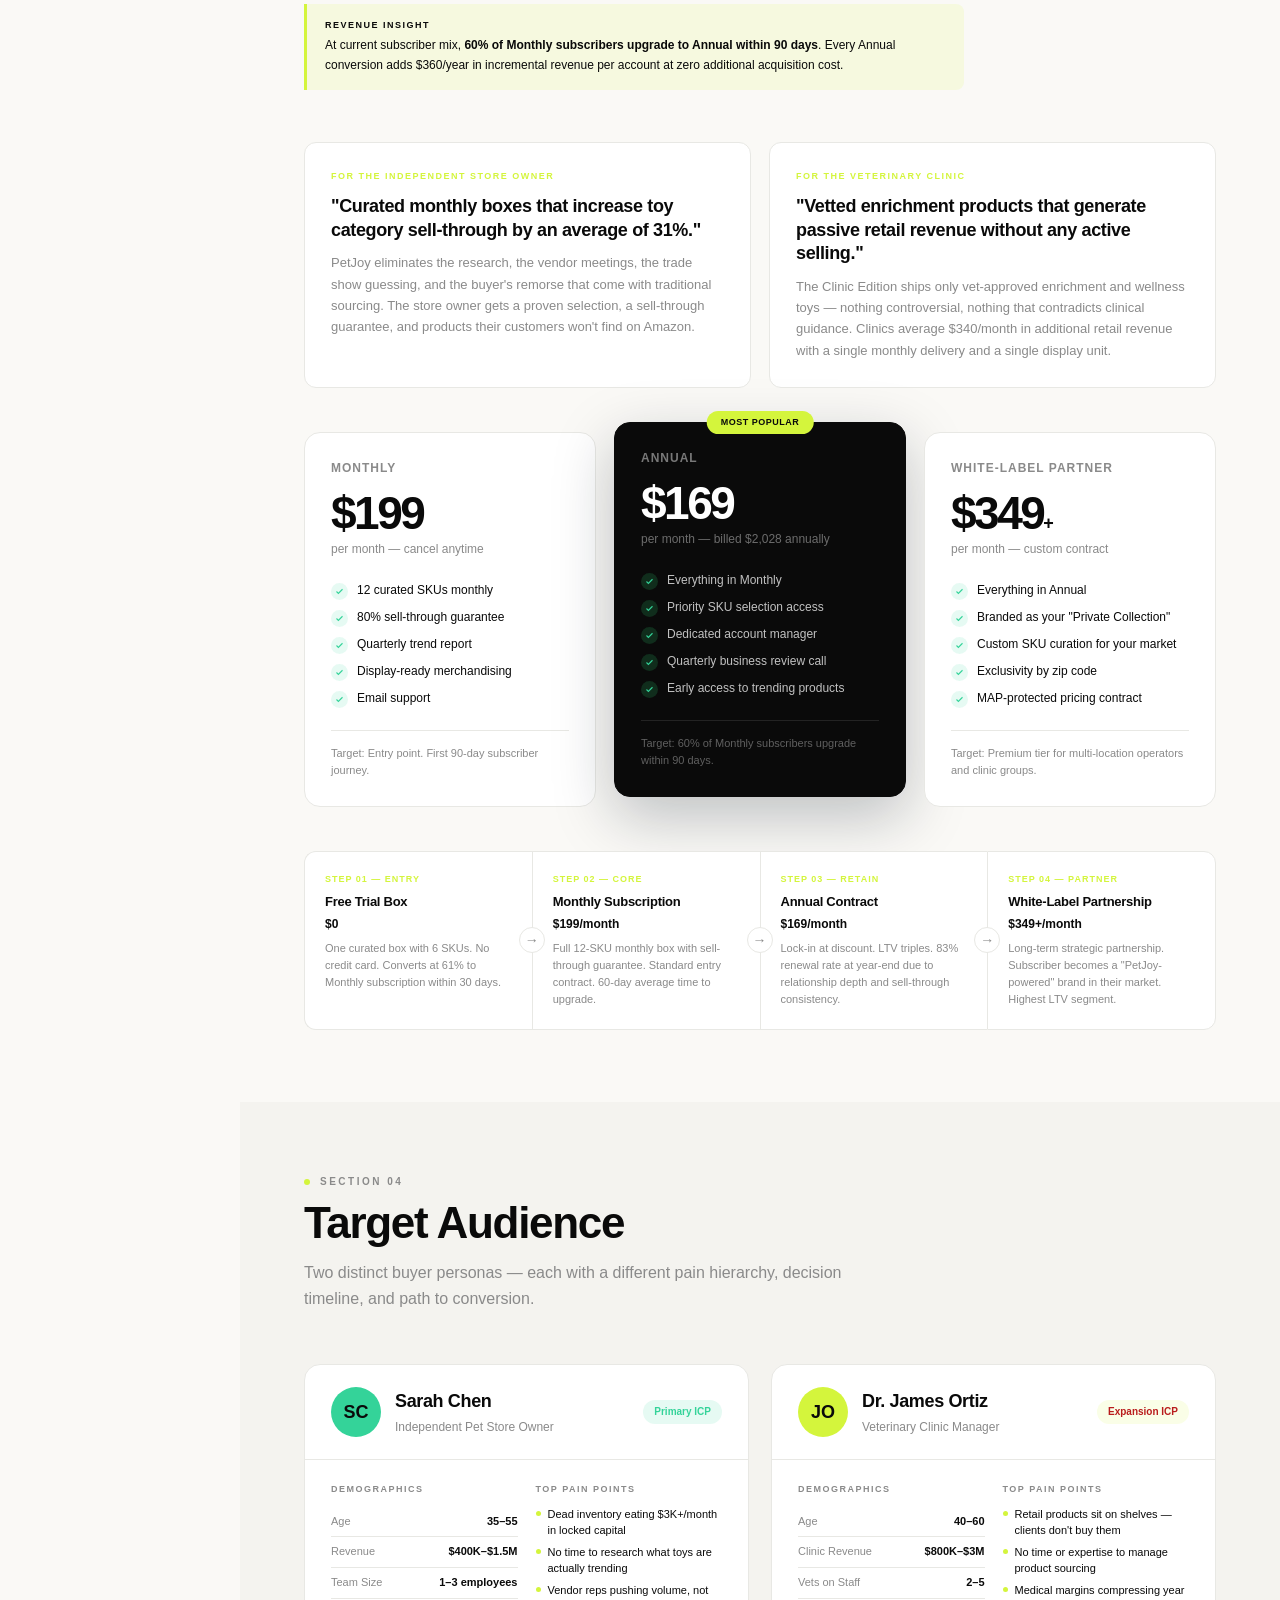
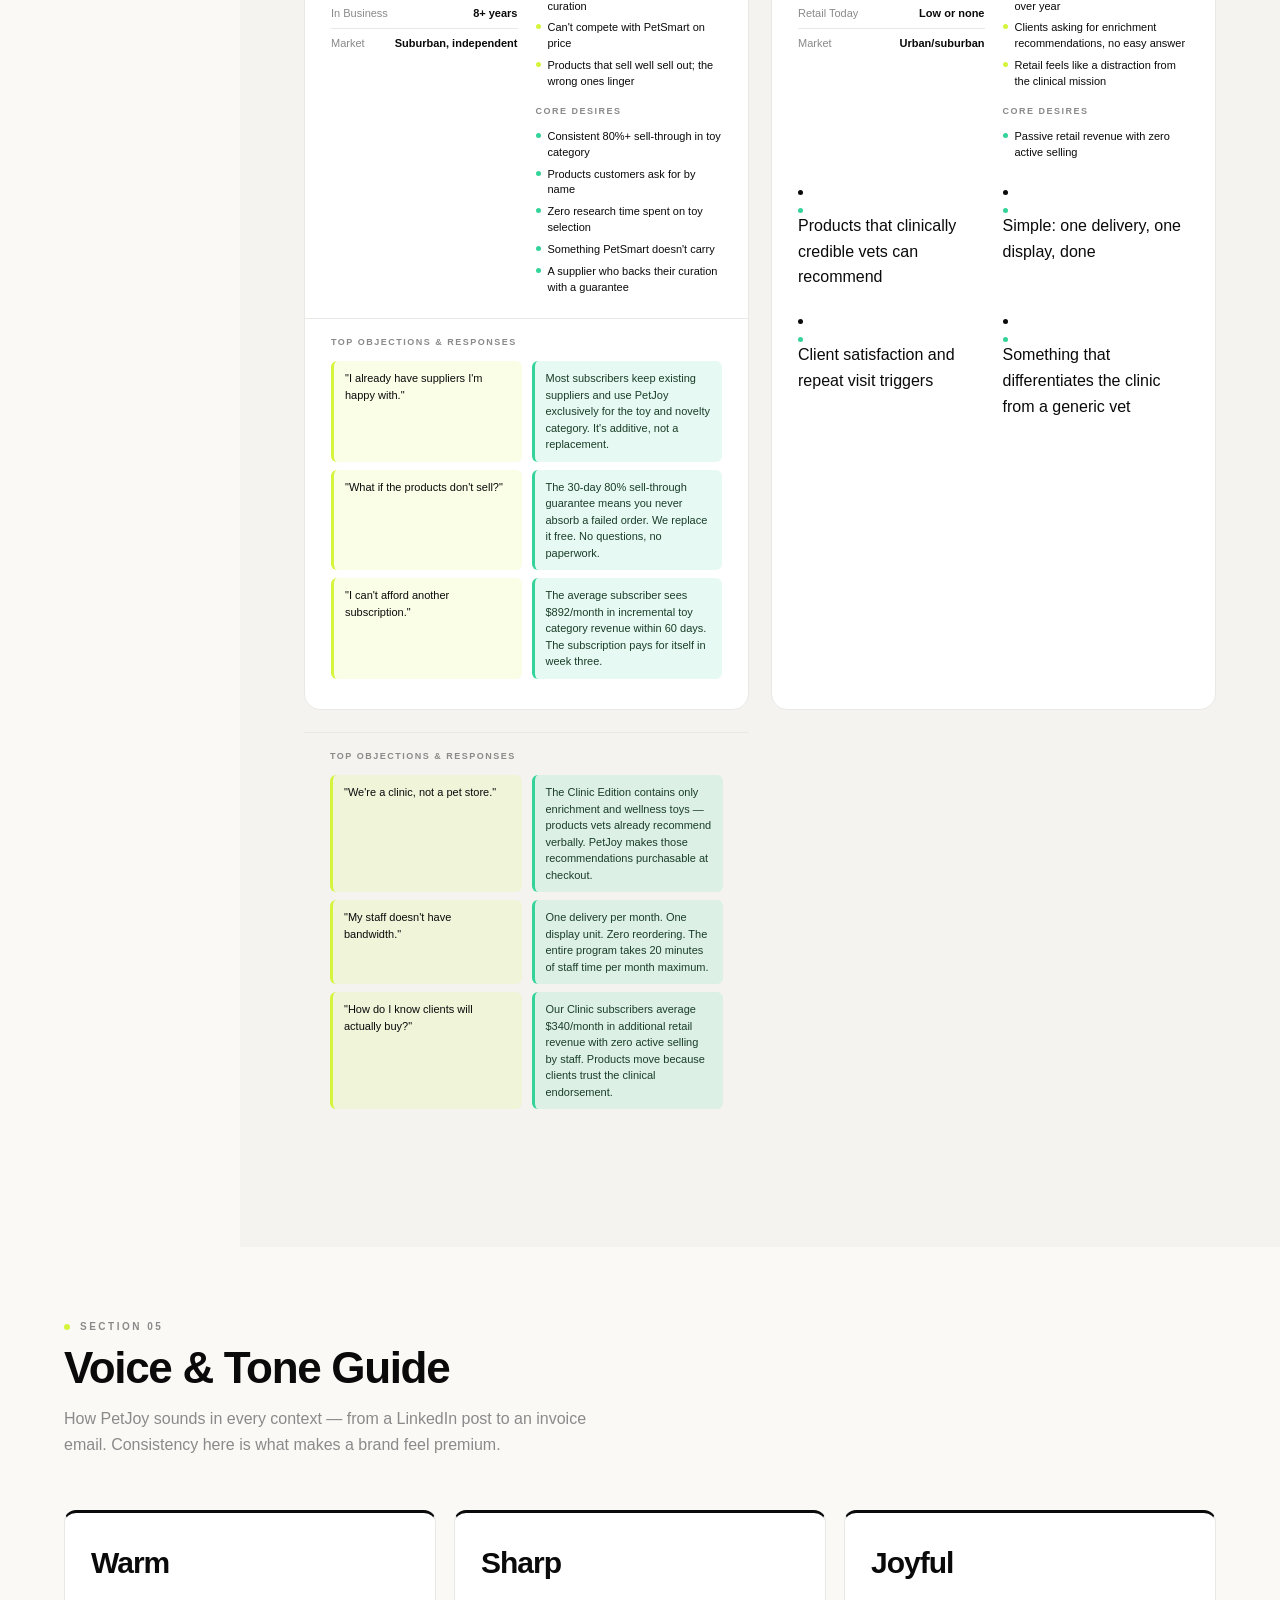
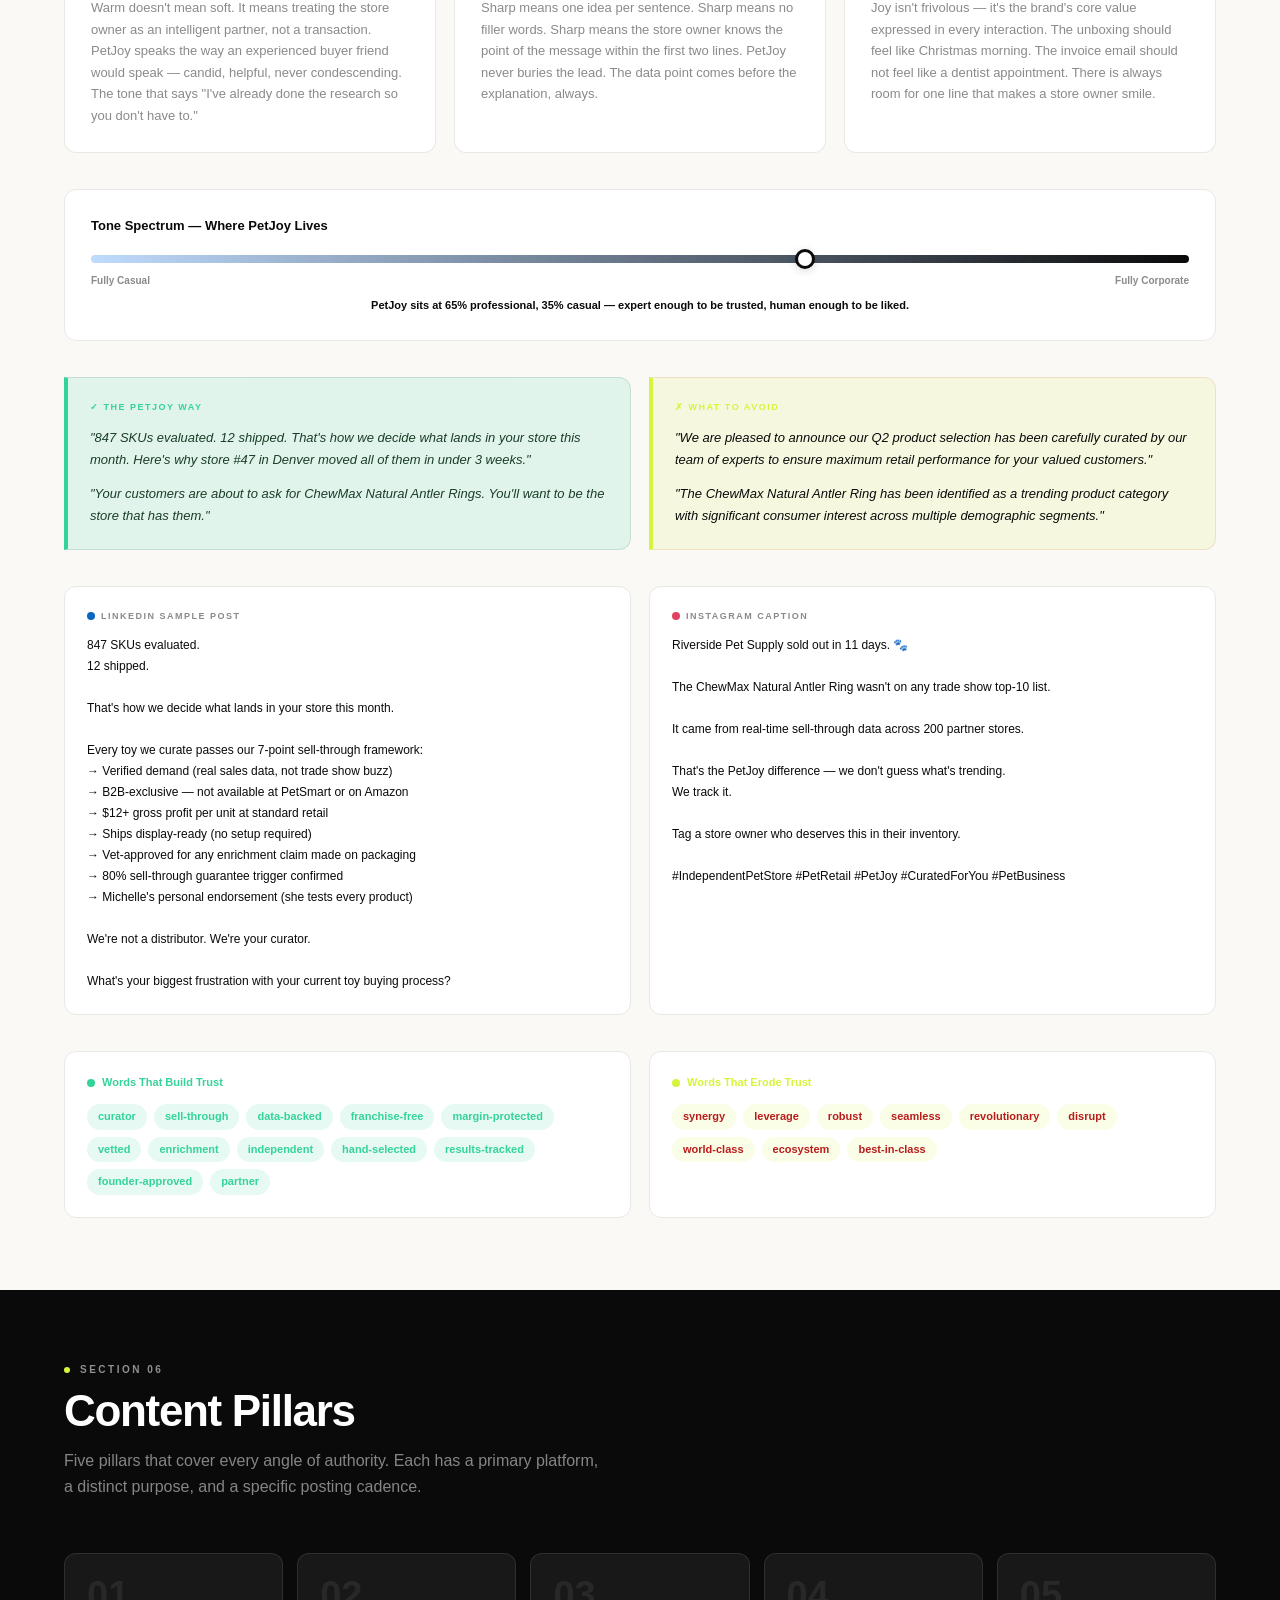
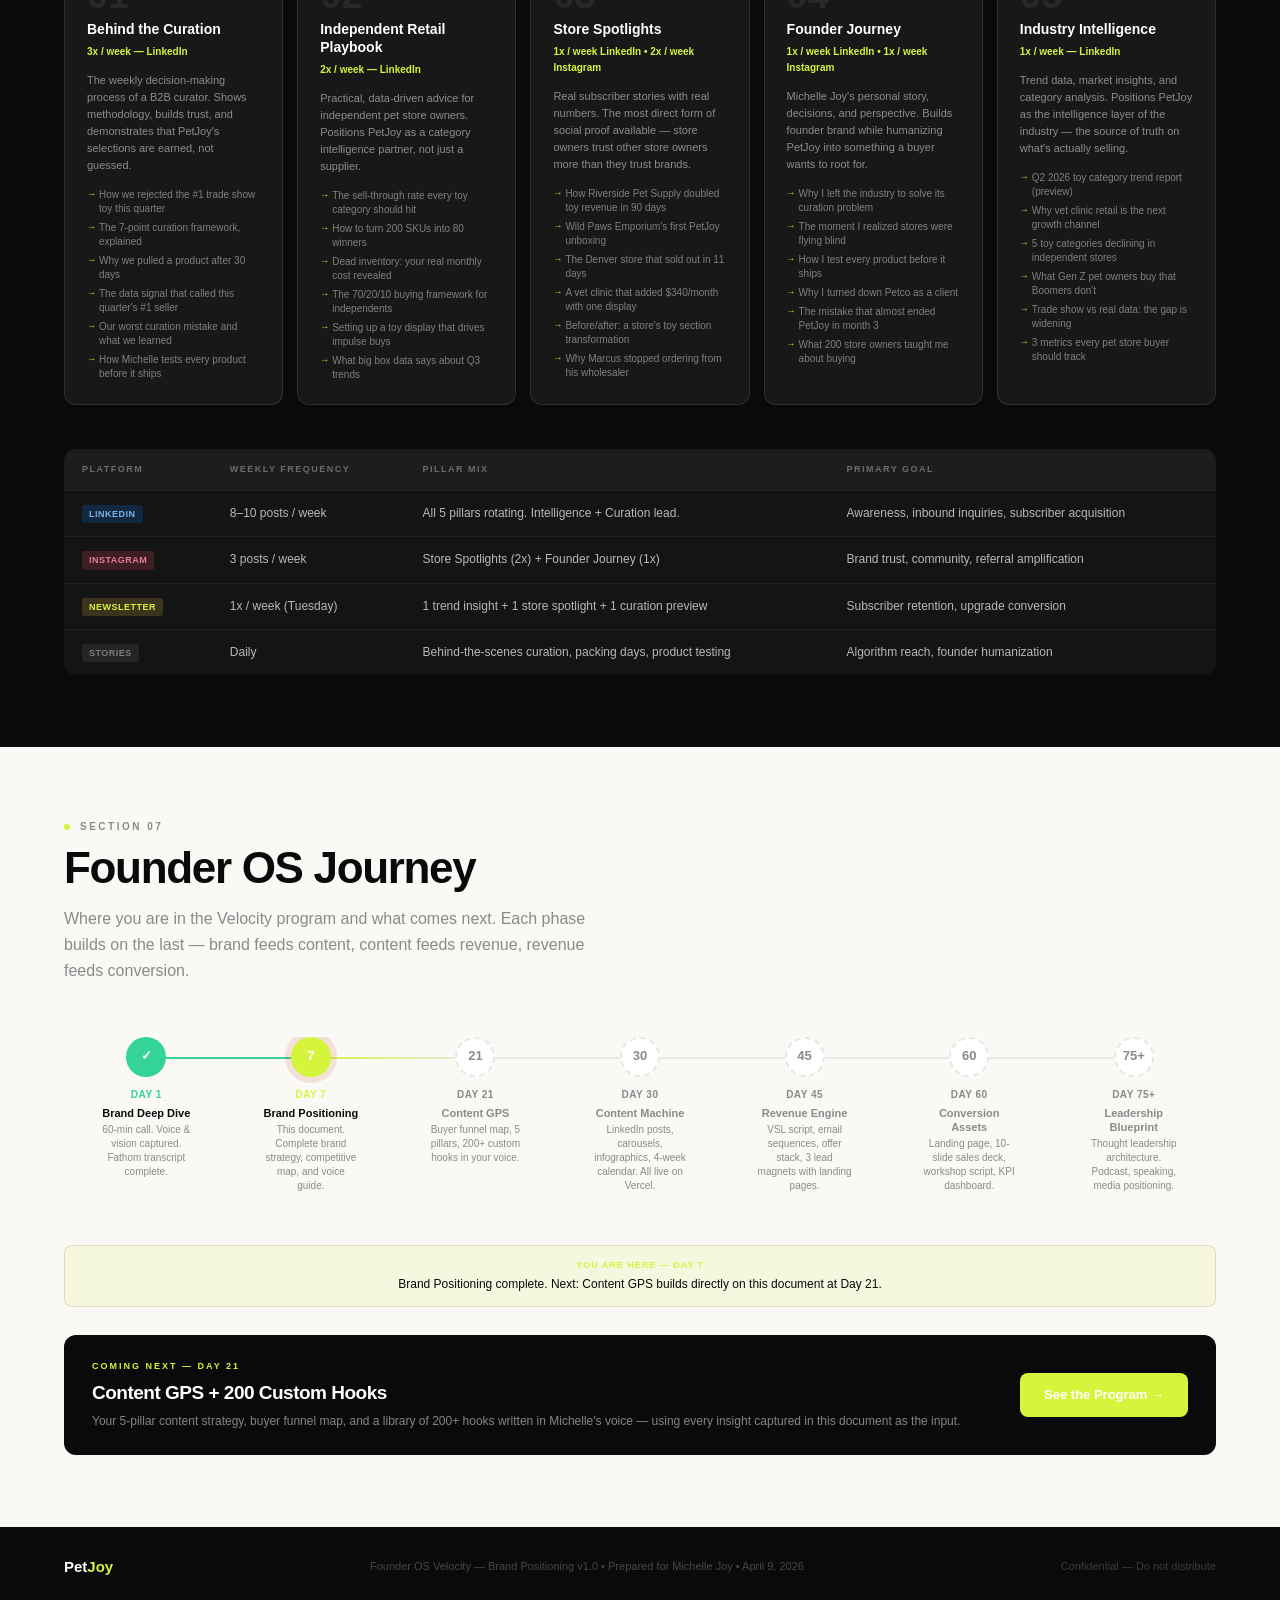
==== commit e9aad6ae: "Remove misaligned lime highlight from brand-strategy hero title" ====
--- a/brand-strategy/index.html
+++ b/brand-strategy/index.html
@@ -360,11 +360,9 @@
 @media print{.sidebar,.next-cta{display:none;}.main{margin-left:0;}.hero{min-height:auto;}}
 
 /* ===== BRAND SPEC OVERRIDES (Founder OS canonical) ===== */
-/* Hero italic — replace lime text with lime underline highlight (per FOS web spec) */
-.hero-title em{color:var(--white);position:relative;display:inline-block;}
-.hero-title em::after{content:'';position:absolute;left:0;right:0;bottom:6px;height:18px;background:var(--lime);z-index:-1;border-radius:3px;}
-.hero{position:relative;}
-.hero-title{position:relative;z-index:2;font-weight:700;letter-spacing:-0.03em;}
+/* Hero italic — plain white, no highlight */
+.hero-title em{color:var(--white);font-style:normal;}
+.hero-title{font-weight:700;letter-spacing:-0.03em;}
 
 /* Brand promise — was solid lime block, flip to black with lime left border */
 .brand-promise{background:var(--text);border-left:3px solid var(--lime);}
